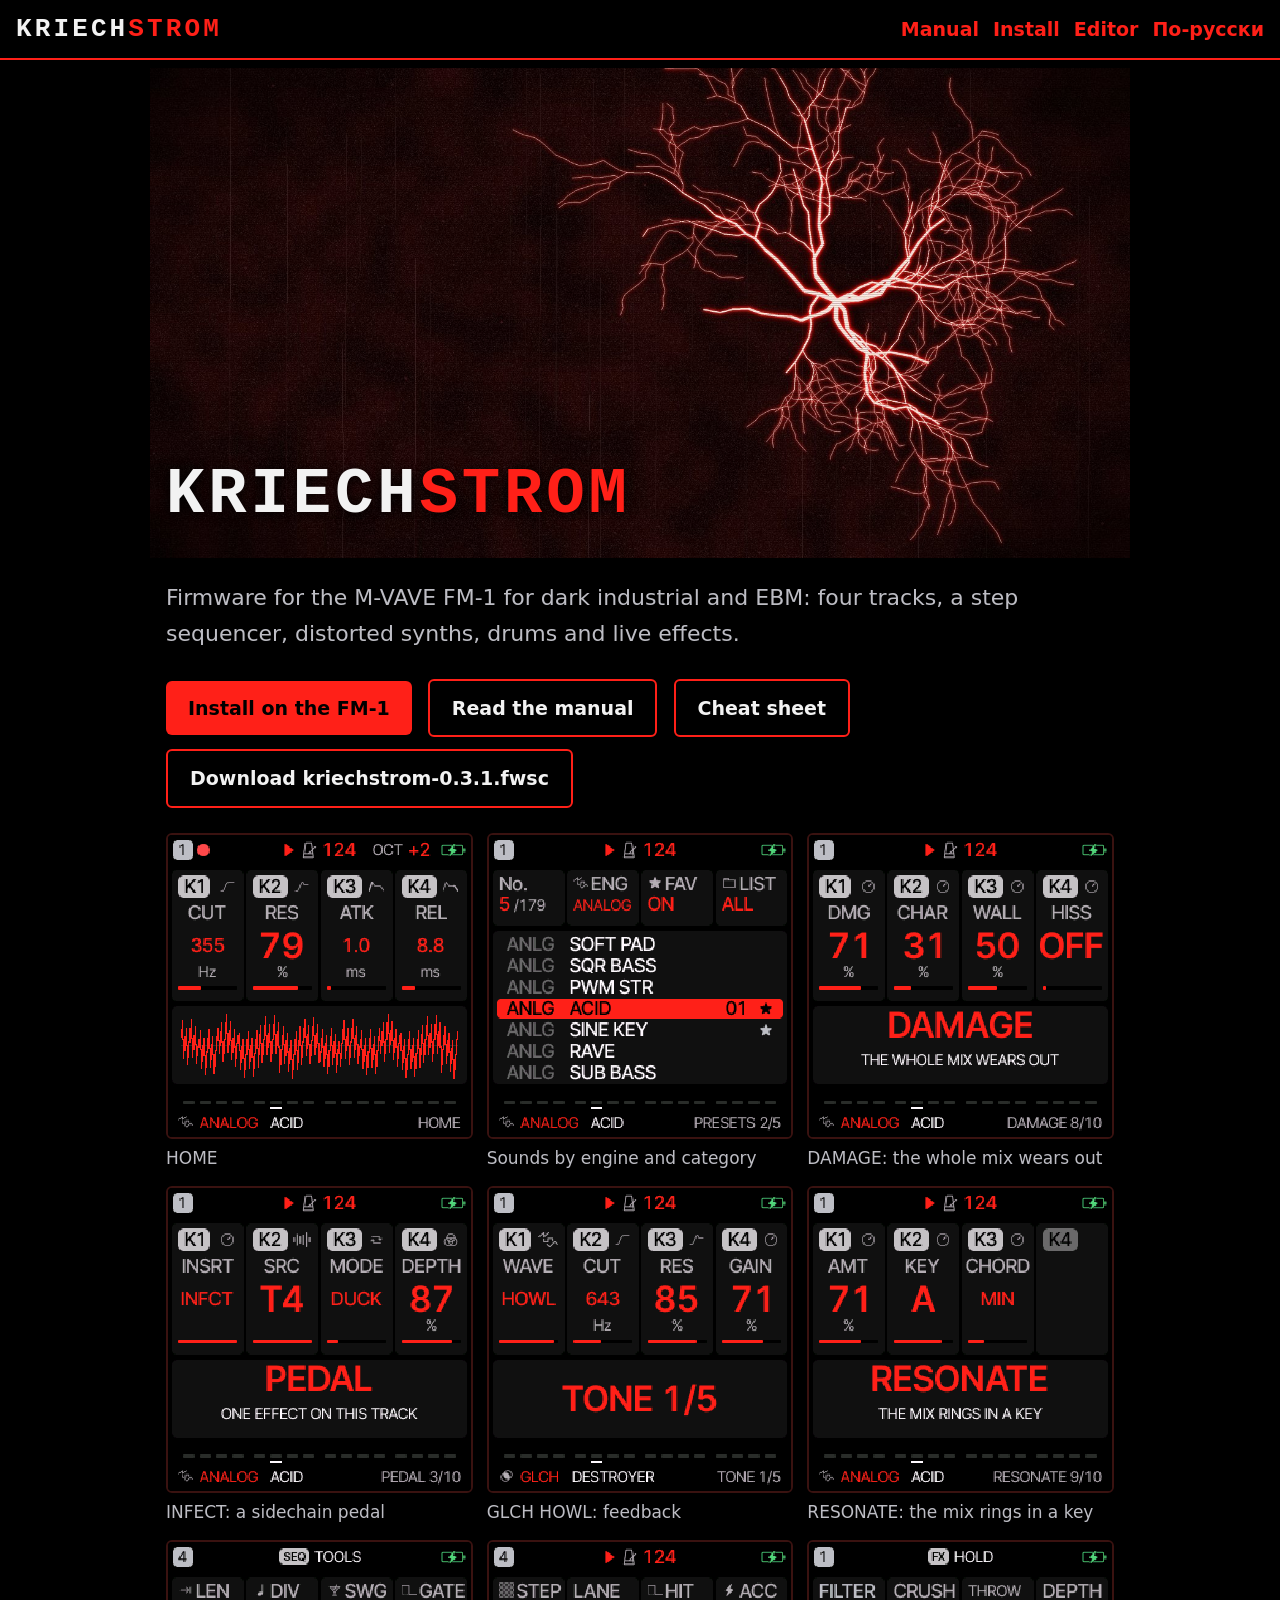
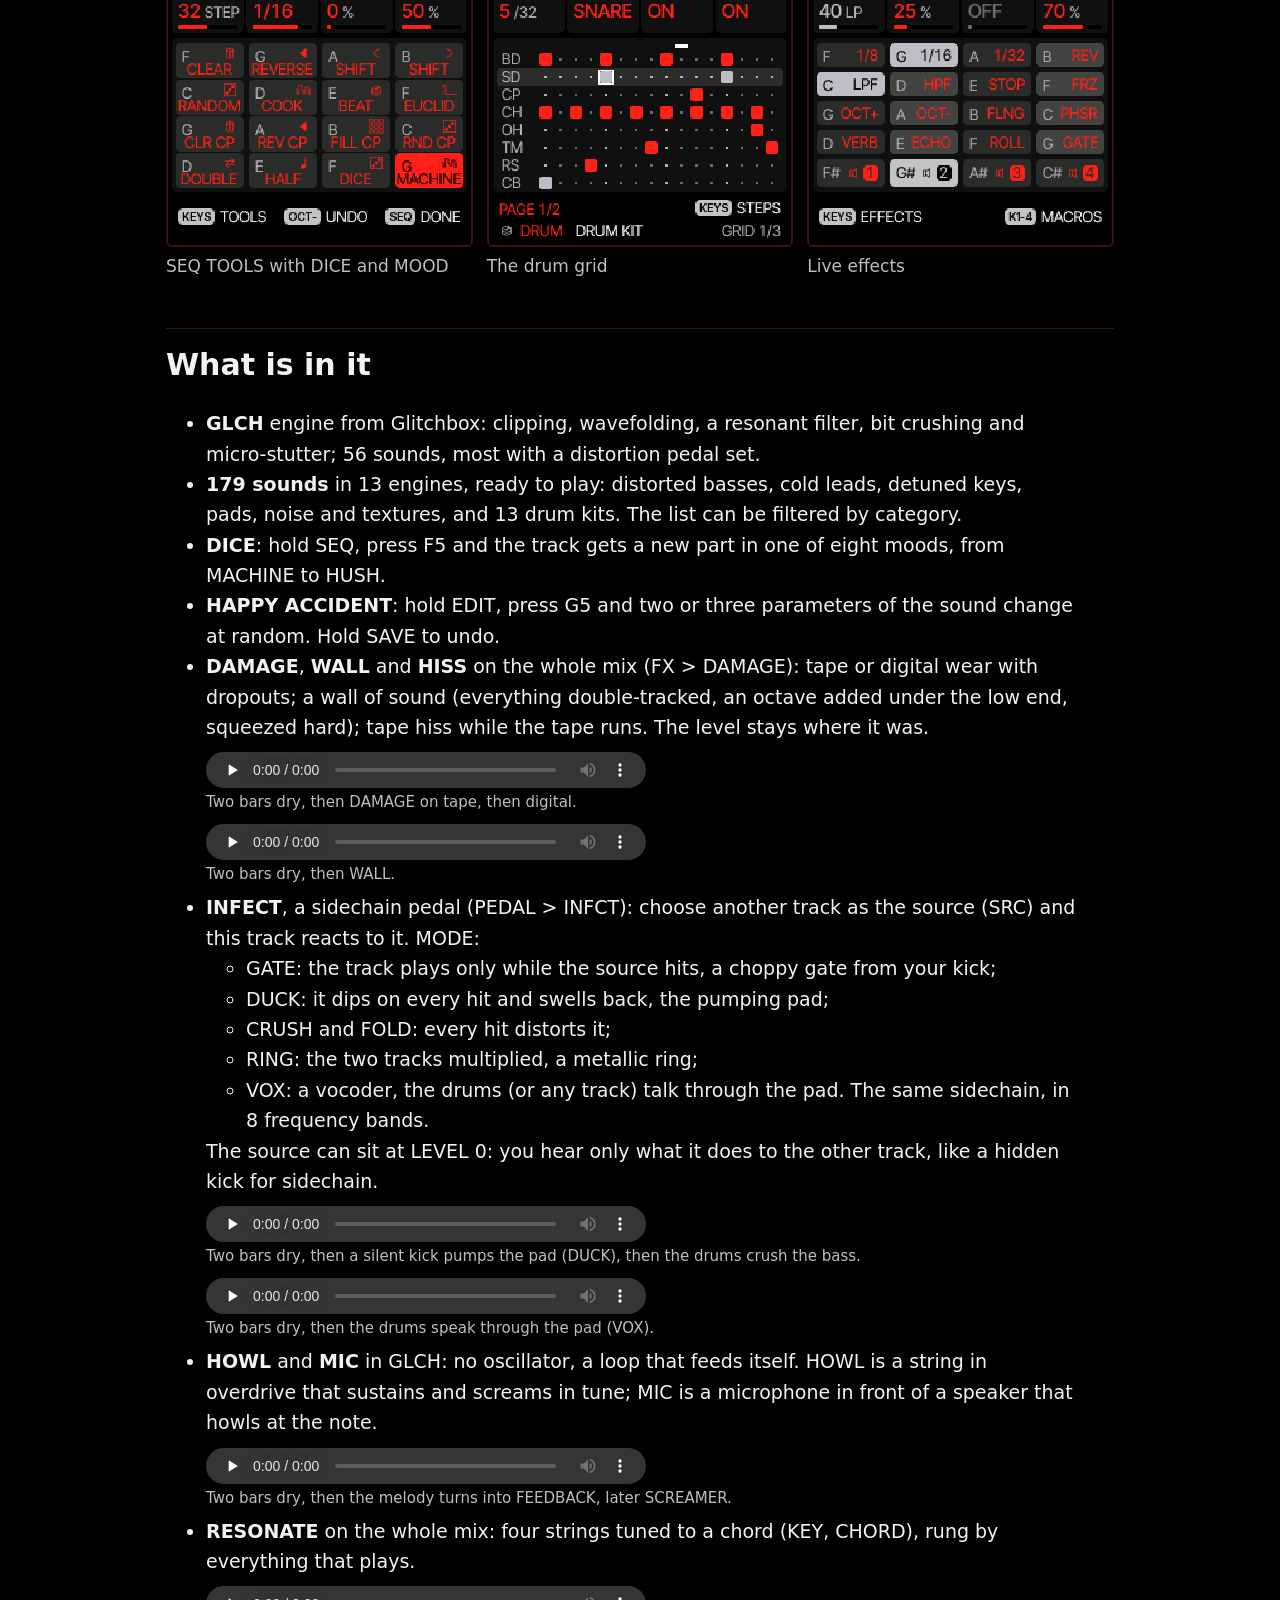
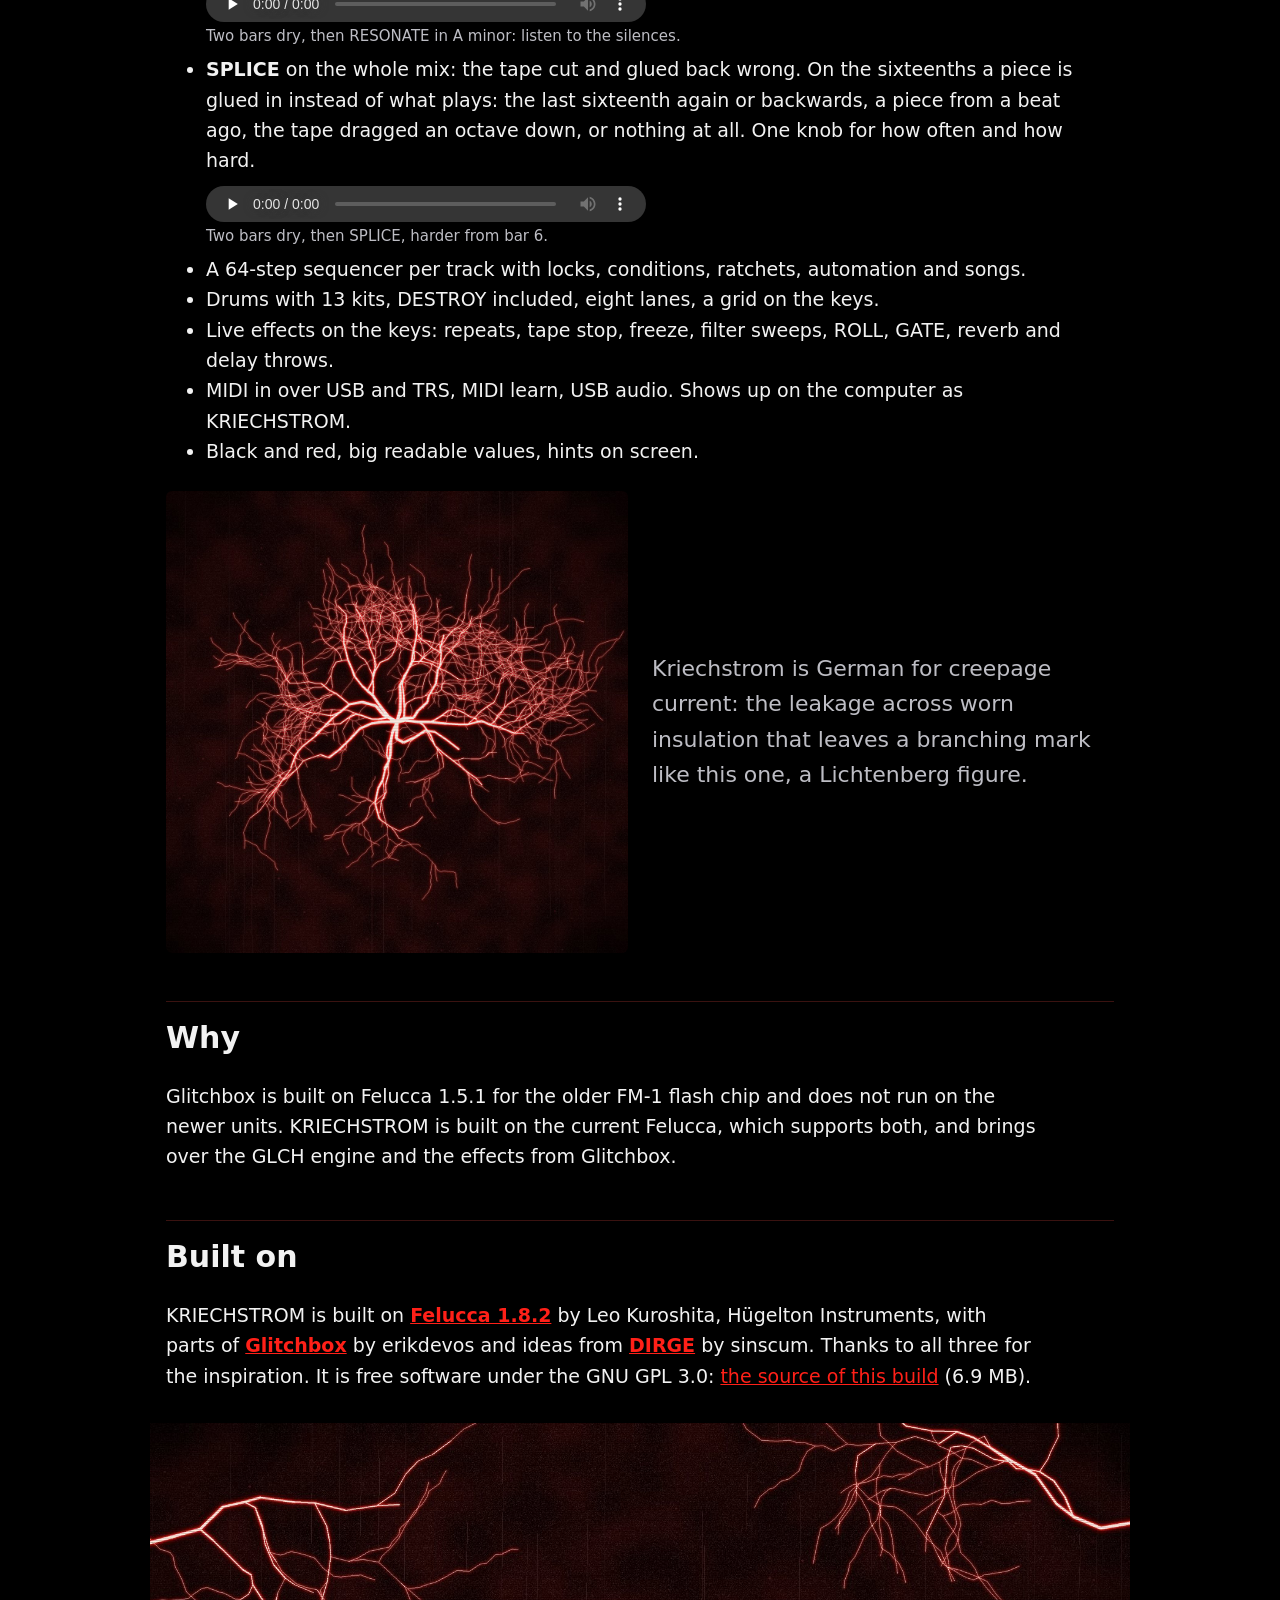
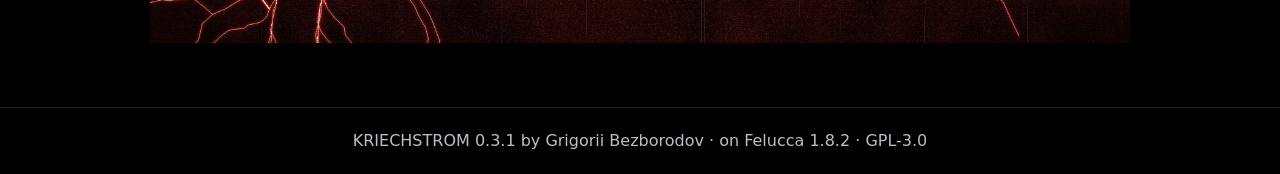
==== index.html @ 2c388000 "site v0.3.1-1-g3c518c4" ====
<!doctype html>
<html lang="en">
<head>
<meta charset="utf-8">
<meta name="viewport" content="width=device-width, initial-scale=1">
<title>KRIECHSTROM</title>
<link rel="icon" href="art/favicon.ico" sizes="any">
<link rel="icon" type="image/png" href="art/favicon-32.png">
<link rel="apple-touch-icon" href="art/icon-180.png">
<meta name="description" content="KRIECHSTROM: dark industrial and EBM firmware for the M-VAVE FM-1.">
<link rel="stylesheet" href="style.css">
</head>
<body>
<header class="top">
  <a class="logo" href="index.html">KRIECH<b>STROM</b></a>
  <nav><a href="manual/en.html">Manual</a><a href="webapp/installer/">Install</a><a href="webapp/editor/">Editor</a><a href="ru.html">По-русски</a></nav>
</header>
<main>
<div class="hero"><img src="art/hero.jpg" alt="" width="1600" height="800"><h1>KRIECH<span class="red">STROM</span></h1></div>
<p class="lead">Firmware for the M-VAVE FM-1 for dark industrial and EBM: four tracks, a step sequencer, distorted
synths, drums and live effects.</p>
<p>
  <a class="btn" href="webapp/installer/">Install on the FM-1</a>
  <a class="btn ghost" href="manual/en.html">Read the manual</a>
  <a class="btn ghost" href="manual/en.html#cheat">Cheat sheet</a>
  <a class="btn ghost" href="firmware/kriechstrom-0.3.1.fwsc">Download kriechstrom-0.3.1.fwsc</a>
</p>

<div class="shots">
  <figure><img src="shots/home.png" alt="HOME"><figcaption>HOME</figcaption></figure>
  <figure><img src="shots/presets.png" alt="PRESETS"><figcaption>Sounds by engine and category</figcaption></figure>
  <figure><img src="shots/damage.png" alt="DAMAGE"><figcaption>DAMAGE: the whole mix wears out</figcaption></figure>
  <figure><img src="shots/insert_infect.png" alt="PEDAL INFCT"><figcaption>INFECT: a sidechain pedal</figcaption></figure>
  <figure><img src="shots/edit_howl.png" alt="GLCH HOWL"><figcaption>GLCH HOWL: feedback</figcaption></figure>
  <figure><img src="shots/resonate.png" alt="RESONATE"><figcaption>RESONATE: the mix rings in a key</figcaption></figure>
  <figure><img src="shots/layer_seq_tools_drum.png" alt="SEQ TOOLS"><figcaption>SEQ TOOLS with DICE and MOOD</figcaption></figure>
  <figure><img src="shots/drum.png" alt="drum grid"><figcaption>The drum grid</figcaption></figure>
  <figure><img src="shots/perform_held.png" alt="FX layer"><figcaption>Live effects</figcaption></figure>
</div>

<h2>What is in it</h2>
<ul>
  <li><b>GLCH</b> engine from Glitchbox: clipping, wavefolding, a resonant filter, bit crushing and micro-stutter; 56 sounds, most with a distortion pedal set.</li>
  <li><b>179 sounds</b> in 13 engines, ready to play: distorted basses, cold leads, detuned keys, pads, noise and textures, and 13 drum kits. The list can be filtered by category.</li>
  <li><b>DICE</b>: hold SEQ, press F5 and the track gets a new part in one of eight moods, from MACHINE to HUSH.</li>
  <li><b>HAPPY ACCIDENT</b>: hold EDIT, press G5 and two or three parameters of the sound change at random. Hold SAVE to undo.</li>
  <li><b>DAMAGE</b>, <b>WALL</b> and <b>HISS</b> on the whole mix (FX &gt; DAMAGE): tape or digital wear with dropouts;
    a wall of sound (everything double-tracked, an octave added under the low end, squeezed hard); tape hiss while the
    tape runs. The level stays where it was.
    <audio controls preload="none" src="audio/damage.m4a"></audio><span class="demo">Two bars dry, then DAMAGE on tape, then digital.</span>
    <audio controls preload="none" src="audio/wall.m4a"></audio><span class="demo">Two bars dry, then WALL.</span></li>
  <li><b>INFECT</b>, a sidechain pedal (PEDAL &gt; INFCT): choose another track as the source (SRC) and this track
    reacts to it. MODE:
    <ul>
      <li>GATE: the track plays only while the source hits, a choppy gate from your kick;</li>
      <li>DUCK: it dips on every hit and swells back, the pumping pad;</li>
      <li>CRUSH and FOLD: every hit distorts it;</li>
      <li>RING: the two tracks multiplied, a metallic ring;</li>
      <li>VOX: a vocoder, the drums (or any track) talk through the pad. The same sidechain, in 8 frequency bands.</li>
    </ul>
    The source can sit at LEVEL 0: you hear only what it does to the other track, like a hidden kick for sidechain.
    <audio controls preload="none" src="audio/infect.m4a"></audio><span class="demo">Two bars dry, then a silent kick pumps the pad (DUCK), then the drums crush the bass.</span>
    <audio controls preload="none" src="audio/vox.m4a"></audio><span class="demo">Two bars dry, then the drums speak through the pad (VOX).</span></li>
  <li><b>HOWL</b> and <b>MIC</b> in GLCH: no oscillator, a loop that feeds itself. HOWL is a string in overdrive that
    sustains and screams in tune; MIC is a microphone in front of a speaker that howls at the note.
    <audio controls preload="none" src="audio/howl.m4a"></audio><span class="demo">Two bars dry, then the melody turns into FEEDBACK, later SCREAMER.</span></li>
  <li><b>RESONATE</b> on the whole mix: four strings tuned to a chord (KEY, CHORD), rung by everything that plays.
    <audio controls preload="none" src="audio/resonate.m4a"></audio><span class="demo">Two bars dry, then RESONATE in A minor: listen to the silences.</span></li>
  <li><b>SPLICE</b> on the whole mix: the tape cut and glued back wrong. On the sixteenths a piece is glued in instead
    of what plays: the last sixteenth again or backwards, a piece from a beat ago, the tape dragged an octave down, or
    nothing at all. One knob for how often and how hard.
    <audio controls preload="none" src="audio/splice.m4a"></audio><span class="demo">Two bars dry, then SPLICE, harder from bar 6.</span></li>
  <li>A 64-step sequencer per track with locks, conditions, ratchets, automation and songs.</li>
  <li>Drums with 13 kits, DESTROY included, eight lanes, a grid on the keys.</li>
  <li>Live effects on the keys: repeats, tape stop, freeze, filter sweeps, ROLL, GATE, reverb and delay throws.</li>
  <li>MIDI in over USB and TRS, MIDI learn, USB audio. Shows up on the computer as KRIECHSTROM.</li>
  <li>Black and red, big readable values, hints on screen.</li>
</ul>

<div class="split"><img src="art/tracking.jpg" alt="a Lichtenberg figure" width="1200" height="1200">
<p class="lead">Kriechstrom is German for creepage current: the leakage across worn insulation that leaves a branching
mark like this one, a Lichtenberg figure.</p></div>

<h2>Why</h2>
<p>Glitchbox is built on Felucca 1.5.1 for the older FM-1 flash chip and does not run on the newer units. KRIECHSTROM is
built on the current Felucca, which supports both, and brings over the GLCH engine and the effects from Glitchbox.</p>

<h2 id="source">Built on</h2>
<p>KRIECHSTROM is built on <a href="https://github.com/hugelton/Felucca"><b>Felucca 1.8.2</b></a> by Leo Kuroshita, Hügelton Instruments, with parts of
<a href="https://github.com/erikdevos/glitchbox"><b>Glitchbox</b></a> by erikdevos and ideas from <a href="https://github.com/sinscum/DIRGE"><b>DIRGE</b></a> by sinscum. Thanks to all three for the inspiration. It is free software under the GNU GPL 3.0:
<a href="src/kriechstrom-0.3.1-src.tar.gz">the source of this build</a> (6.9 MB).</p>
<img class="band" src="art/band.jpg" alt="" width="1600" height="360">
</main>
<footer>KRIECHSTROM 0.3.1 by Grigorii Bezborodov · on Felucca 1.8.2 · GPL-3.0</footer>
</body>
</html>
---- style.css ----
:root {
  --bg: #000;
  --surf: #120808;
  --line: #3a1210;
  --text: #f2f2f2;
  --mid: #bdbdc4;
  --red: #ff2018;
  --red-dim: #b3150f;
  color-scheme: dark;
}
* { box-sizing: border-box; }
html { -webkit-text-size-adjust: 100%; }
body {
  margin: 0;
  background: var(--bg);
  color: var(--text);
  font: 19px/1.6 "IBM Plex Sans", "Inter", system-ui, -apple-system, "Segoe UI", sans-serif;
}
a { color: var(--red); }
a:hover { color: #fff; }
header.top {
  border-bottom: 2px solid var(--red);
  padding: 14px 16px;
  display: flex;
  gap: 16px;
  align-items: center;
  flex-wrap: wrap;
}
header.top .logo {
  font: 800 26px/1 "IBM Plex Mono", ui-monospace, monospace;
  letter-spacing: 0.12em;
  color: var(--text);
  text-decoration: none;
}
header.top .logo b { color: var(--red); }
header.top nav { display: flex; gap: 14px; flex-wrap: wrap; margin-left: auto; }
header.top nav a { text-decoration: none; font-weight: 600; }
main { max-width: 980px; margin: 0 auto; padding: 8px 16px 64px; }
h1 { font: 800 clamp(34px, 7vw, 64px)/1.05 "IBM Plex Mono", ui-monospace, monospace; letter-spacing: 0.06em; margin: 32px 0 8px; }
h1 .red, h2 .red { color: var(--red); }
h2 { font-size: 30px; margin: 48px 0 12px; padding-top: 12px; border-top: 1px solid var(--line); }
h3 { font-size: 23px; margin: 28px 0 8px; color: var(--red); }
p, li { max-width: 72ch; }
.lead { font-size: 22px; color: var(--mid); }
code, kbd {
  font: 600 0.9em "IBM Plex Mono", ui-monospace, monospace;
  background: var(--surf);
  border: 1px solid var(--line);
  border-radius: 4px;
  padding: 1px 6px;
  color: #fff;
}
kbd { border-color: var(--red-dim); }
table { border-collapse: collapse; width: 100%; margin: 12px 0 20px; font-size: 18px; }
th, td { text-align: left; vertical-align: top; padding: 8px 10px; border-bottom: 1px solid var(--line); }
th { color: var(--red); font-weight: 700; }
.tw { overflow-x: auto; }
figure { margin: 18px 0; }
audio { display: block; width: 100%; max-width: 440px; height: 36px; margin: 10px 0 2px; color-scheme: dark; }
.demo { display: block; font-size: 15px; color: var(--mid); margin-bottom: 6px; }
figure img {
  width: 100%;
  max-width: 480px;
  image-rendering: pixelated;
  border: 2px solid var(--line);
  border-radius: 6px;
  display: block;
}
figcaption { color: var(--mid); font-size: 17px; margin-top: 6px; max-width: 480px; }
.shots { display: grid; grid-template-columns: repeat(auto-fill, minmax(240px, 1fr)); gap: 14px; }
.shots figure { margin: 0; }
.note { border-left: 4px solid var(--red); background: var(--surf); padding: 10px 14px; margin: 16px 0; }
.btn {
  display: inline-block;
  background: var(--red);
  color: #000;
  font-weight: 800;
  text-decoration: none;
  padding: 12px 22px;
  border-radius: 6px;
  margin: 6px 10px 6px 0;
}
.btn:hover { background: #fff; color: #000; }
.btn.ghost { background: transparent; color: var(--text); border: 2px solid var(--red); }
.toc { columns: 2 260px; padding-left: 20px; }
footer { border-top: 1px solid var(--line); color: var(--mid); font-size: 16px; padding: 20px 16px; text-align: center; }
@media (max-width: 600px) {
  body { font-size: 18px; }
  th, td { padding: 6px; font-size: 16px; }
}

.hero { position: relative; margin: 0 -16px; }
.hero img { display: block; width: 100%; height: auto; }
.hero h1 { position: absolute; left: 16px; bottom: 6%; margin: 0; text-shadow: 0 2px 12px #000; }
.split { display: grid; grid-template-columns: 1fr 1fr; gap: 24px; align-items: center; margin: 24px 0; }
.split img { width: 100%; height: auto; border-radius: 6px; }
.band { display: block; width: calc(100% + 32px); margin: 32px -16px 0; height: auto; }
@media (max-width: 700px) { .split { grid-template-columns: 1fr; } }
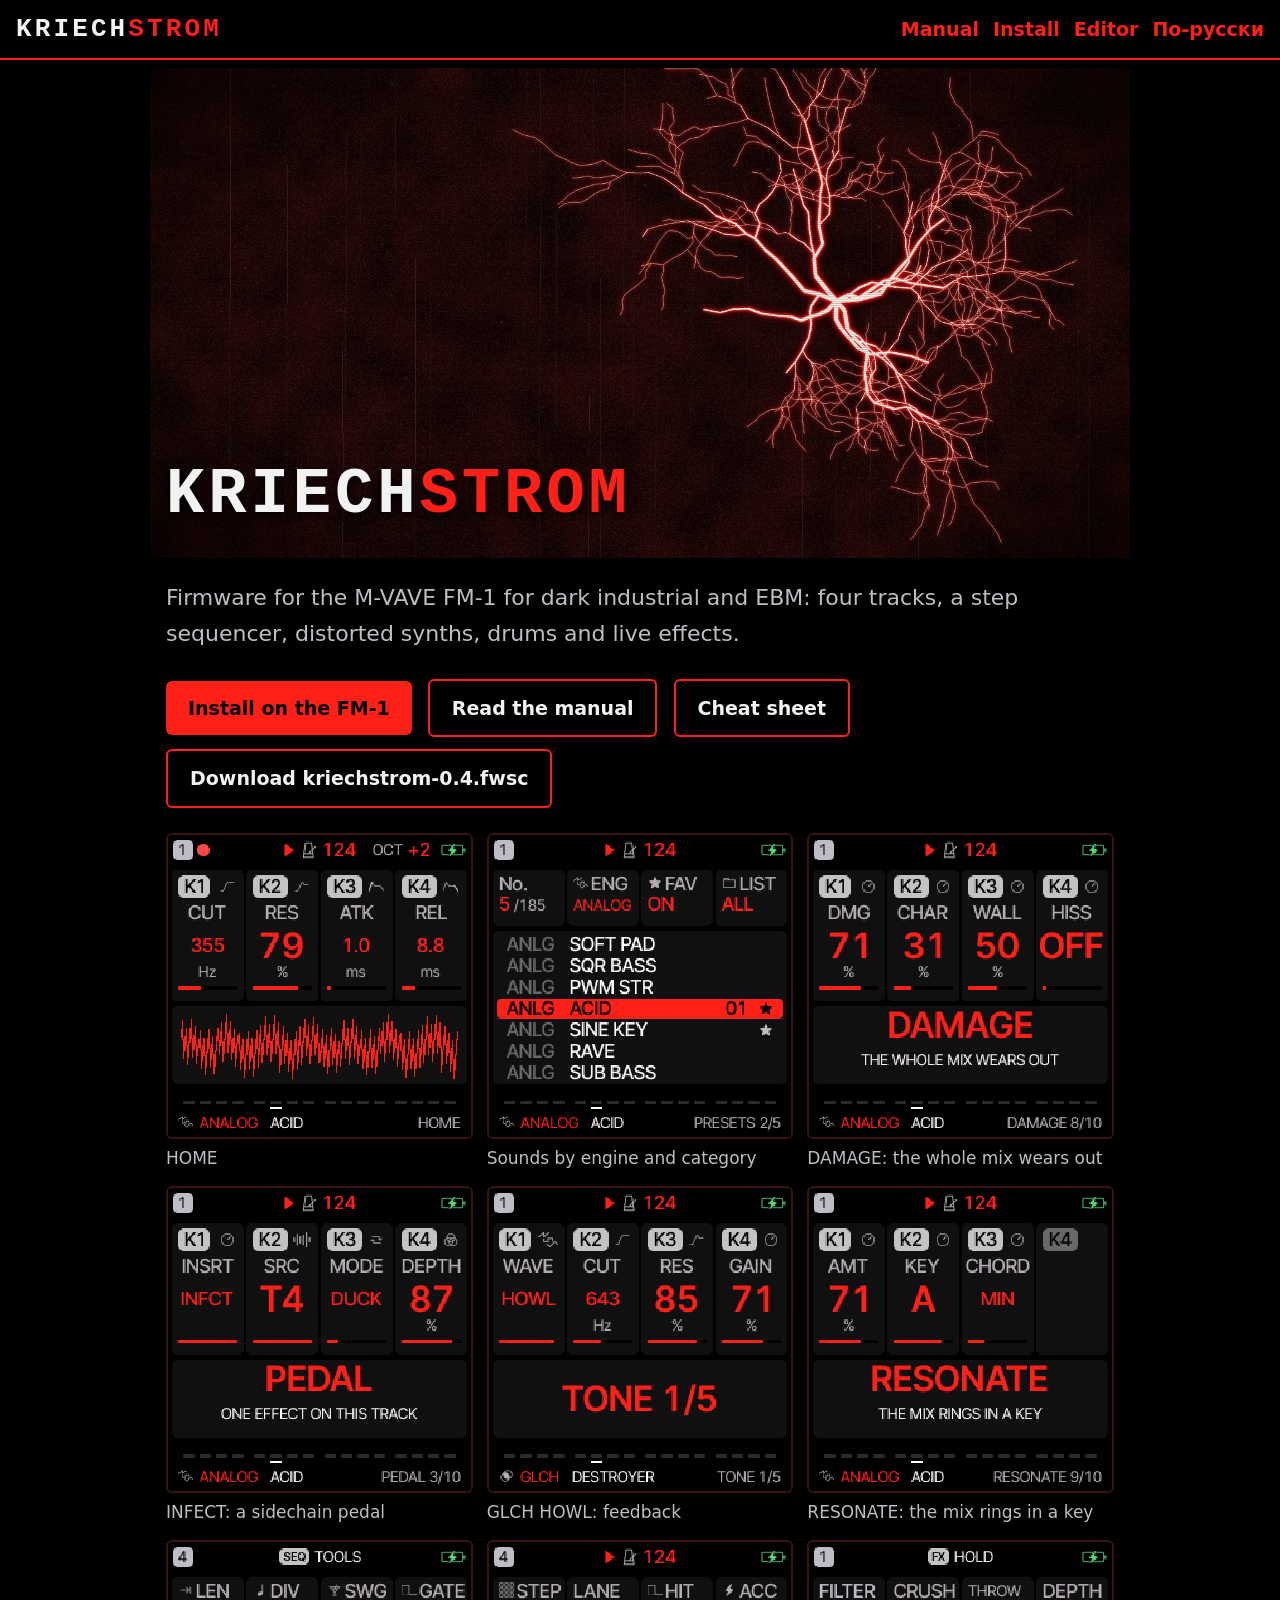
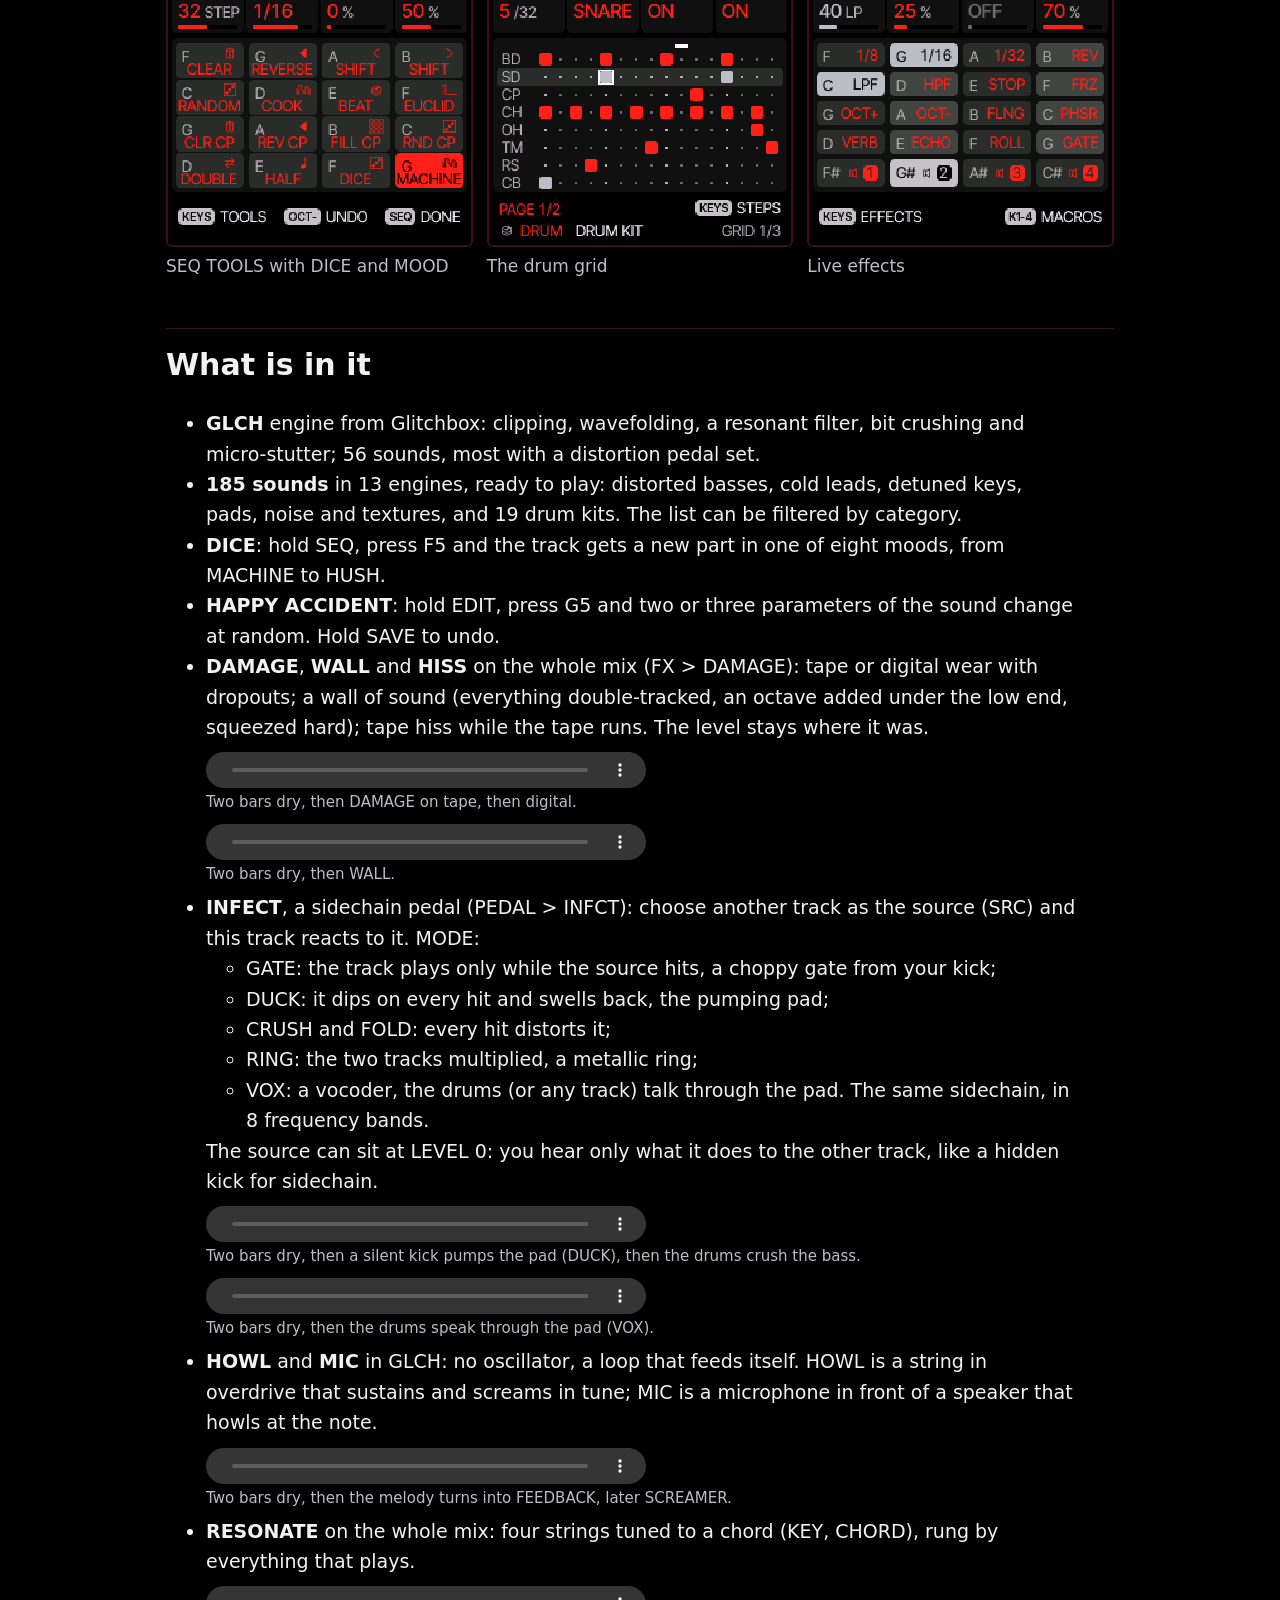
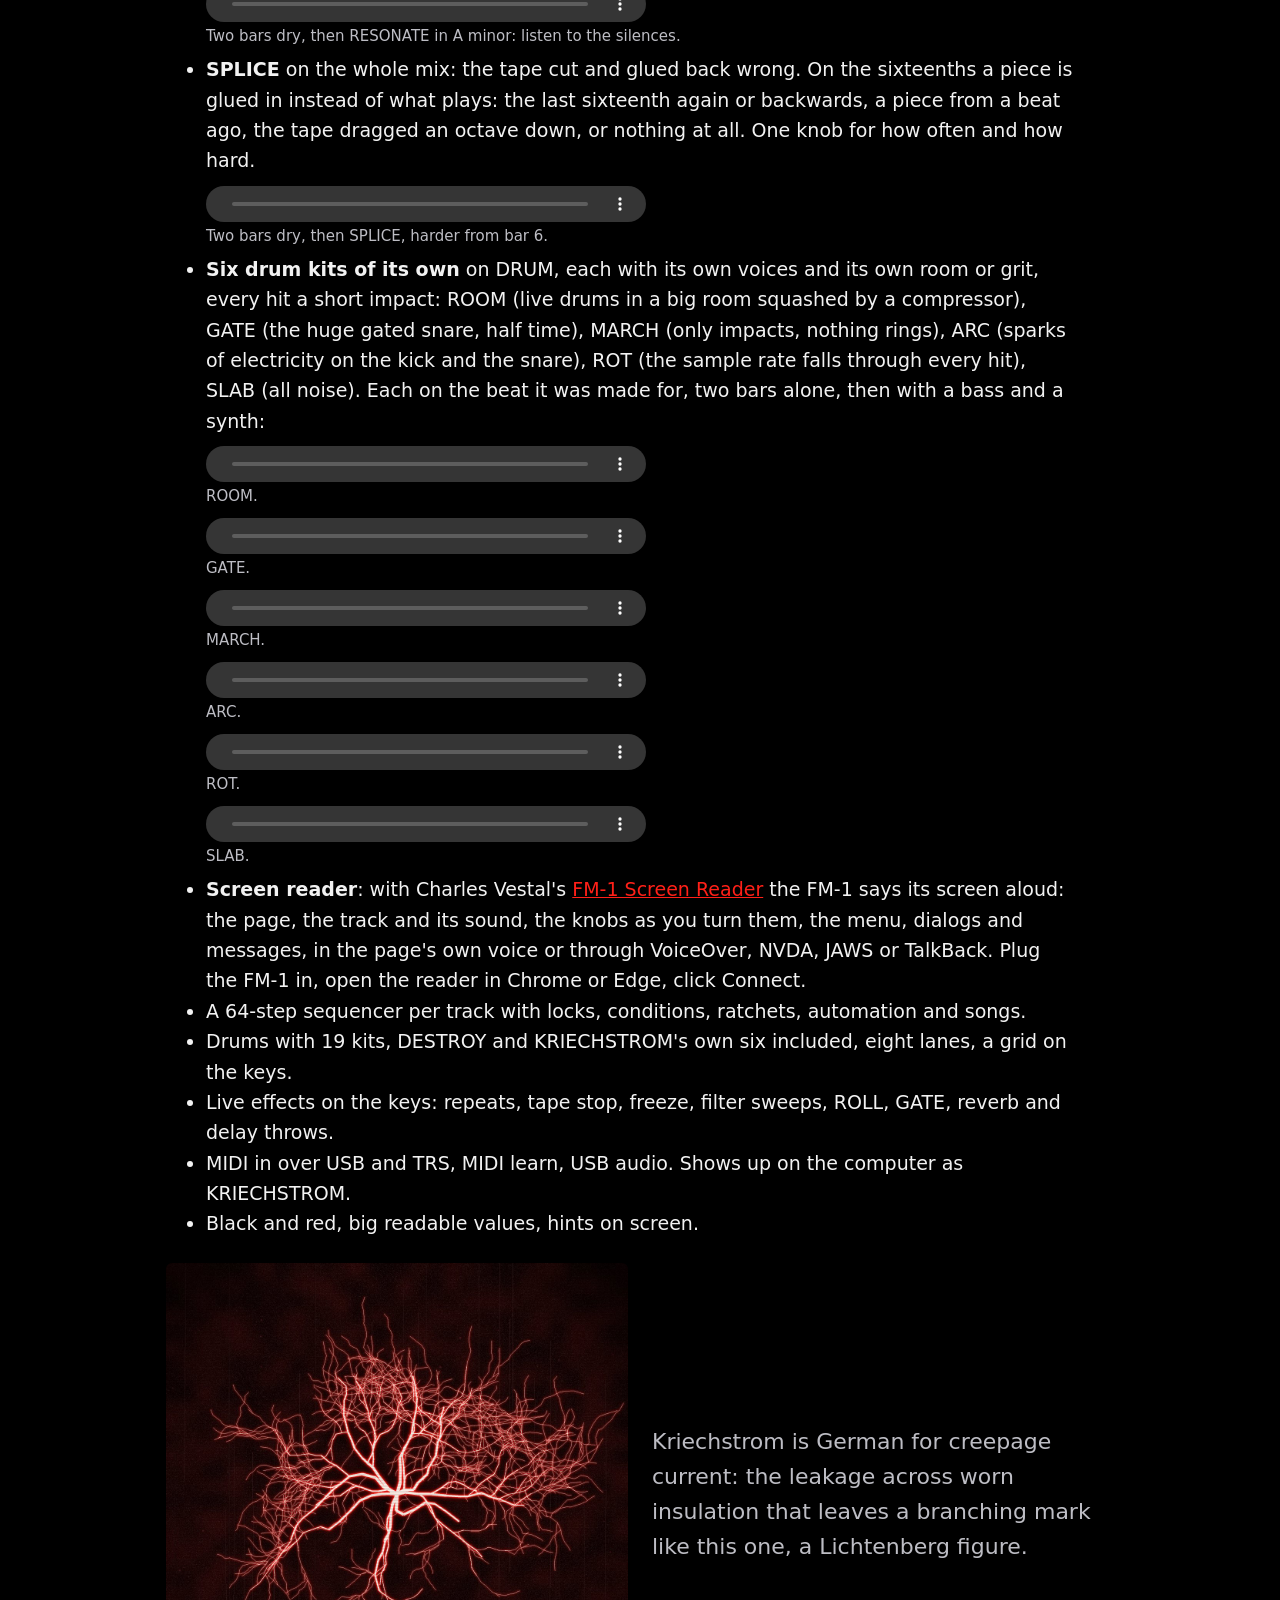
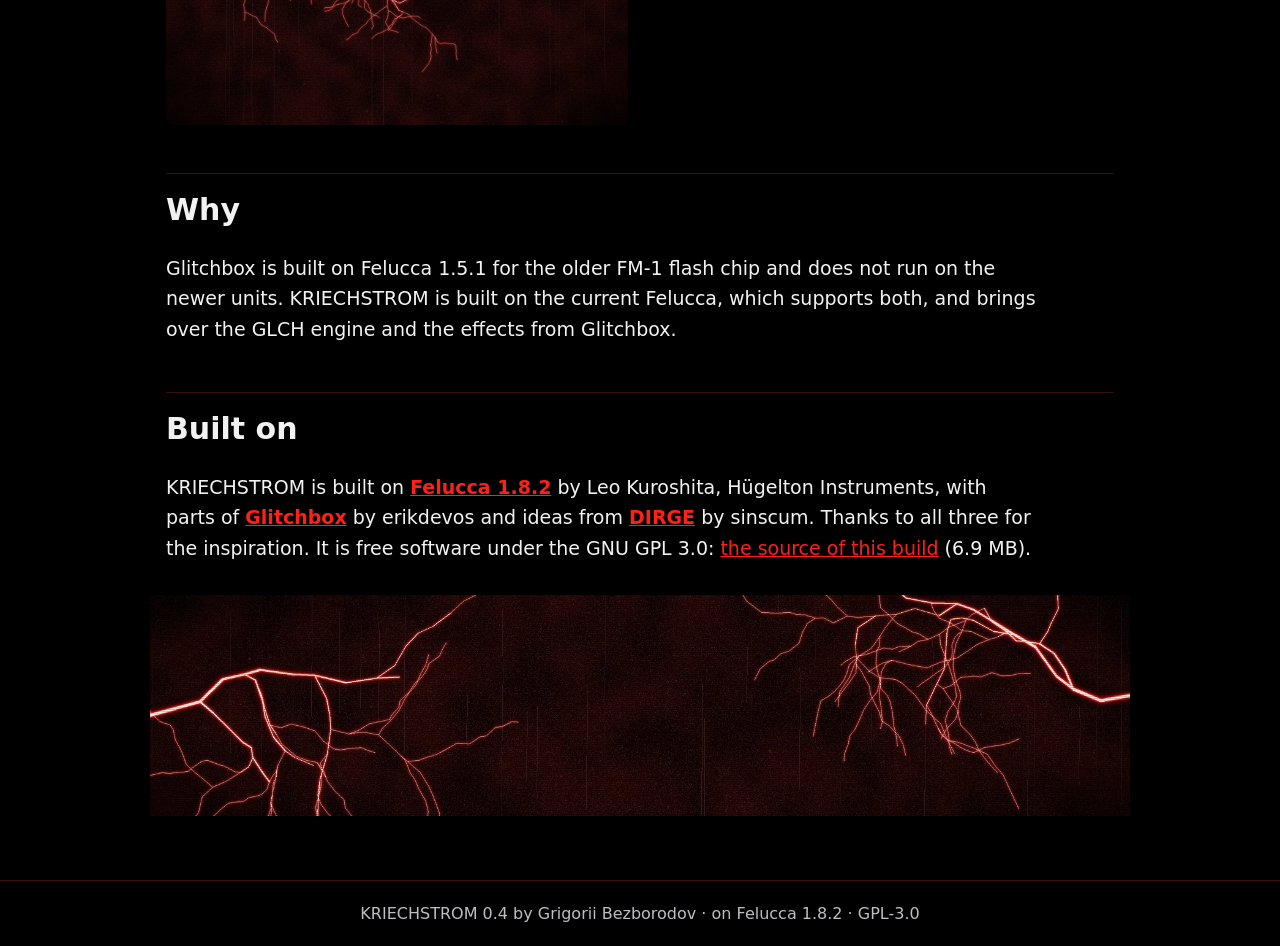
==== commit a49c8caf: "site v0.4" ====
--- a/index.html
+++ b/index.html
@@ -23,7 +23,7 @@
   <a class="btn" href="webapp/installer/">Install on the FM-1</a>
   <a class="btn ghost" href="manual/en.html">Read the manual</a>
   <a class="btn ghost" href="manual/en.html#cheat">Cheat sheet</a>
-  <a class="btn ghost" href="firmware/kriechstrom-0.3.1.fwsc">Download kriechstrom-0.3.1.fwsc</a>
+  <a class="btn ghost" href="firmware/kriechstrom-0.4.fwsc">Download kriechstrom-0.4.fwsc</a>
 </p>
 
 <div class="shots">
@@ -41,7 +41,7 @@
 <h2>What is in it</h2>
 <ul>
   <li><b>GLCH</b> engine from Glitchbox: clipping, wavefolding, a resonant filter, bit crushing and micro-stutter; 56 sounds, most with a distortion pedal set.</li>
-  <li><b>179 sounds</b> in 13 engines, ready to play: distorted basses, cold leads, detuned keys, pads, noise and textures, and 13 drum kits. The list can be filtered by category.</li>
+  <li><b>185 sounds</b> in 13 engines, ready to play: distorted basses, cold leads, detuned keys, pads, noise and textures, and 19 drum kits. The list can be filtered by category.</li>
   <li><b>DICE</b>: hold SEQ, press F5 and the track gets a new part in one of eight moods, from MACHINE to HUSH.</li>
   <li><b>HAPPY ACCIDENT</b>: hold EDIT, press G5 and two or three parameters of the sound change at random. Hold SAVE to undo.</li>
   <li><b>DAMAGE</b>, <b>WALL</b> and <b>HISS</b> on the whole mix (FX &gt; DAMAGE): tape or digital wear with dropouts;
@@ -70,8 +70,22 @@
     of what plays: the last sixteenth again or backwards, a piece from a beat ago, the tape dragged an octave down, or
     nothing at all. One knob for how often and how hard.
     <audio controls preload="none" src="audio/splice.m4a"></audio><span class="demo">Two bars dry, then SPLICE, harder from bar 6.</span></li>
+  <li><b>Six drum kits of its own</b> on DRUM, each with its own voices and its own room or grit, every hit a short
+    impact: ROOM (live drums in a big room squashed by a compressor), GATE (the huge gated snare, half time), MARCH (only
+    impacts, nothing rings), ARC (sparks of electricity on the kick and the snare), ROT (the sample rate falls through
+    every hit), SLAB (all noise). Each on the beat it was made for, two bars alone, then with a bass and a synth:
+    <audio controls preload="none" src="audio/kit_room_track.m4a"></audio><span class="demo">ROOM.</span>
+    <audio controls preload="none" src="audio/kit_gate_track.m4a"></audio><span class="demo">GATE.</span>
+    <audio controls preload="none" src="audio/kit_march_track.m4a"></audio><span class="demo">MARCH.</span>
+    <audio controls preload="none" src="audio/kit_arc_track.m4a"></audio><span class="demo">ARC.</span>
+    <audio controls preload="none" src="audio/kit_rot_track.m4a"></audio><span class="demo">ROT.</span>
+    <audio controls preload="none" src="audio/kit_slab_track.m4a"></audio><span class="demo">SLAB.</span></li>
+  <li><b>Screen reader</b>: with Charles Vestal's <a href="https://charlesvestal.github.io/fm1-reader/">FM-1 Screen
+    Reader</a> the FM-1 says its screen aloud: the page, the track and its sound, the knobs as you turn them, the menu,
+    dialogs and messages, in the page's own voice or through VoiceOver, NVDA, JAWS or TalkBack. Plug the FM-1 in, open
+    the reader in Chrome or Edge, click Connect.</li>
   <li>A 64-step sequencer per track with locks, conditions, ratchets, automation and songs.</li>
-  <li>Drums with 13 kits, DESTROY included, eight lanes, a grid on the keys.</li>
+  <li>Drums with 19 kits, DESTROY and KRIECHSTROM's own six included, eight lanes, a grid on the keys.</li>
   <li>Live effects on the keys: repeats, tape stop, freeze, filter sweeps, ROLL, GATE, reverb and delay throws.</li>
   <li>MIDI in over USB and TRS, MIDI learn, USB audio. Shows up on the computer as KRIECHSTROM.</li>
   <li>Black and red, big readable values, hints on screen.</li>
@@ -88,9 +102,9 @@
 <h2 id="source">Built on</h2>
 <p>KRIECHSTROM is built on <a href="https://github.com/hugelton/Felucca"><b>Felucca 1.8.2</b></a> by Leo Kuroshita, Hügelton Instruments, with parts of
 <a href="https://github.com/erikdevos/glitchbox"><b>Glitchbox</b></a> by erikdevos and ideas from <a href="https://github.com/sinscum/DIRGE"><b>DIRGE</b></a> by sinscum. Thanks to all three for the inspiration. It is free software under the GNU GPL 3.0:
-<a href="src/kriechstrom-0.3.1-src.tar.gz">the source of this build</a> (6.9 MB).</p>
+<a href="src/kriechstrom-0.4-src.tar.gz">the source of this build</a> (6.9 MB).</p>
 <img class="band" src="art/band.jpg" alt="" width="1600" height="360">
 </main>
-<footer>KRIECHSTROM 0.3.1 by Grigorii Bezborodov · on Felucca 1.8.2 · GPL-3.0</footer>
+<footer>KRIECHSTROM 0.4 by Grigorii Bezborodov · on Felucca 1.8.2 · GPL-3.0</footer>
 </body>
 </html>
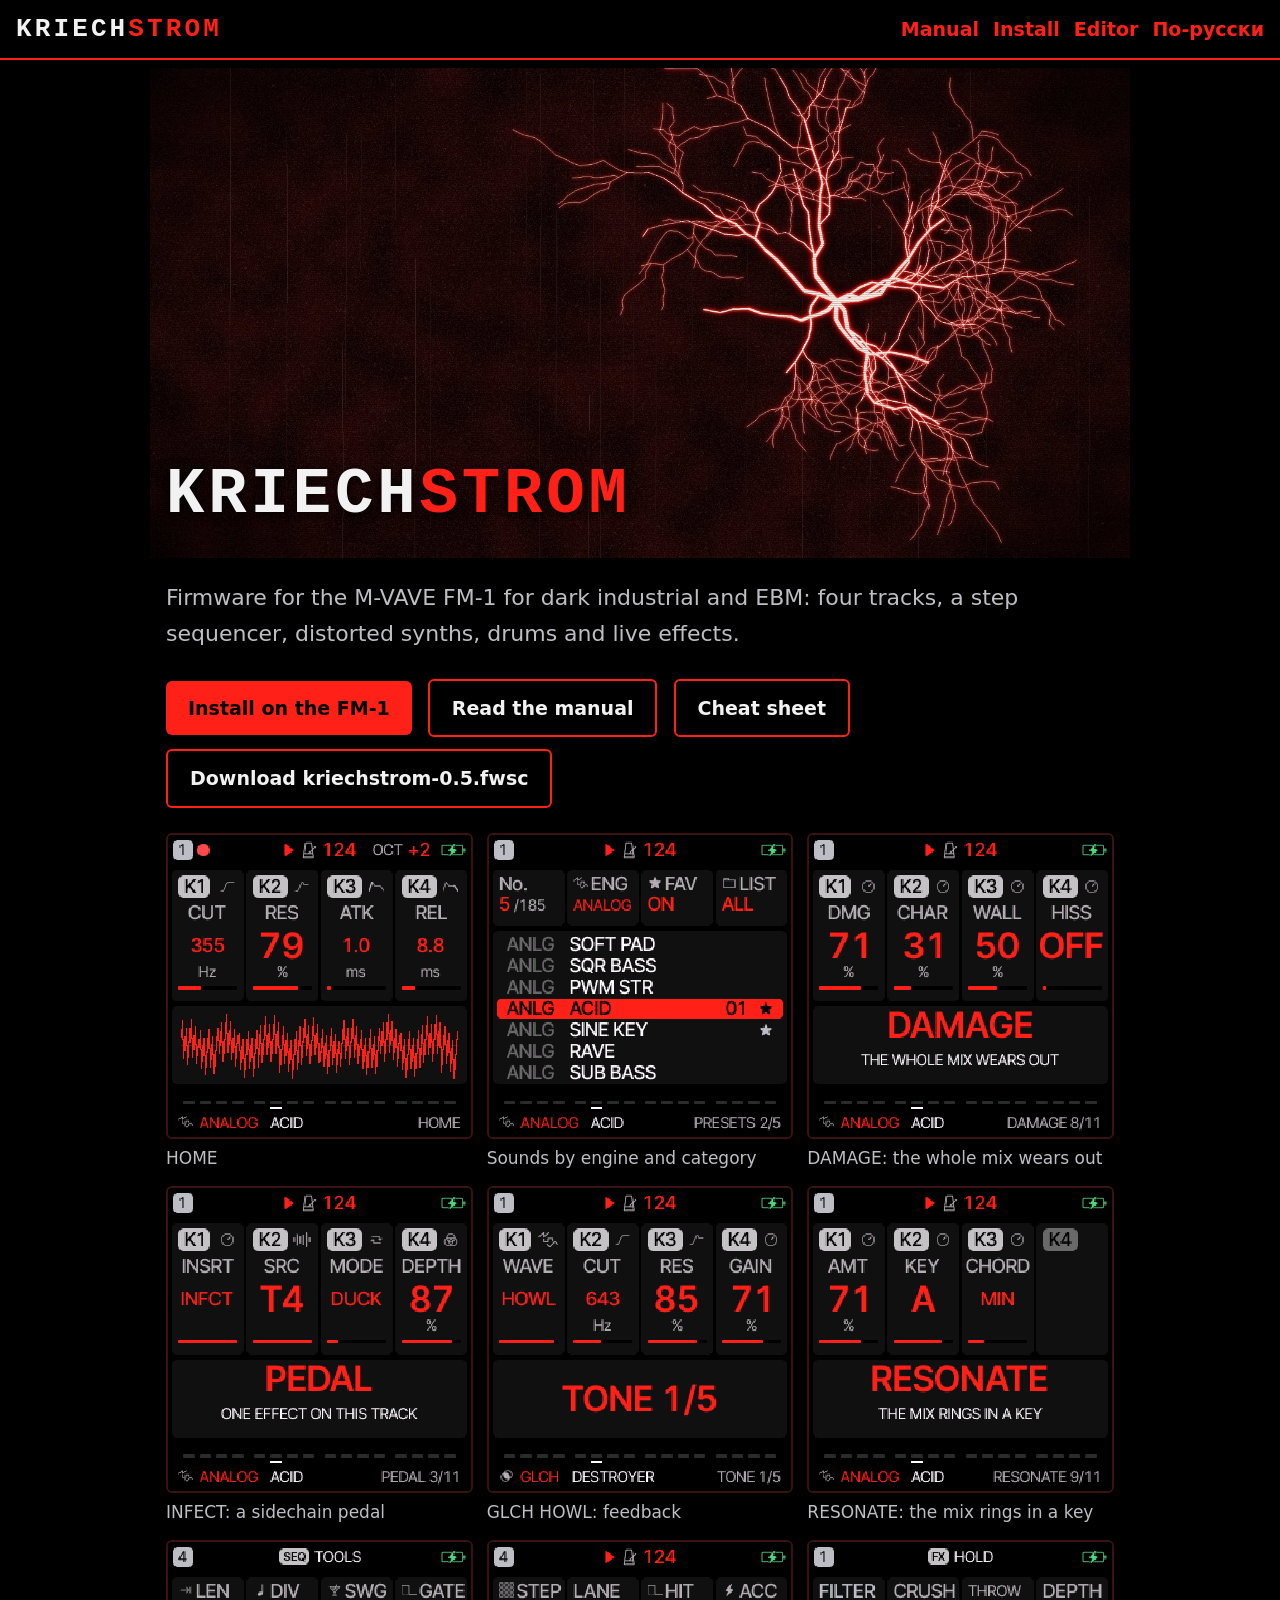
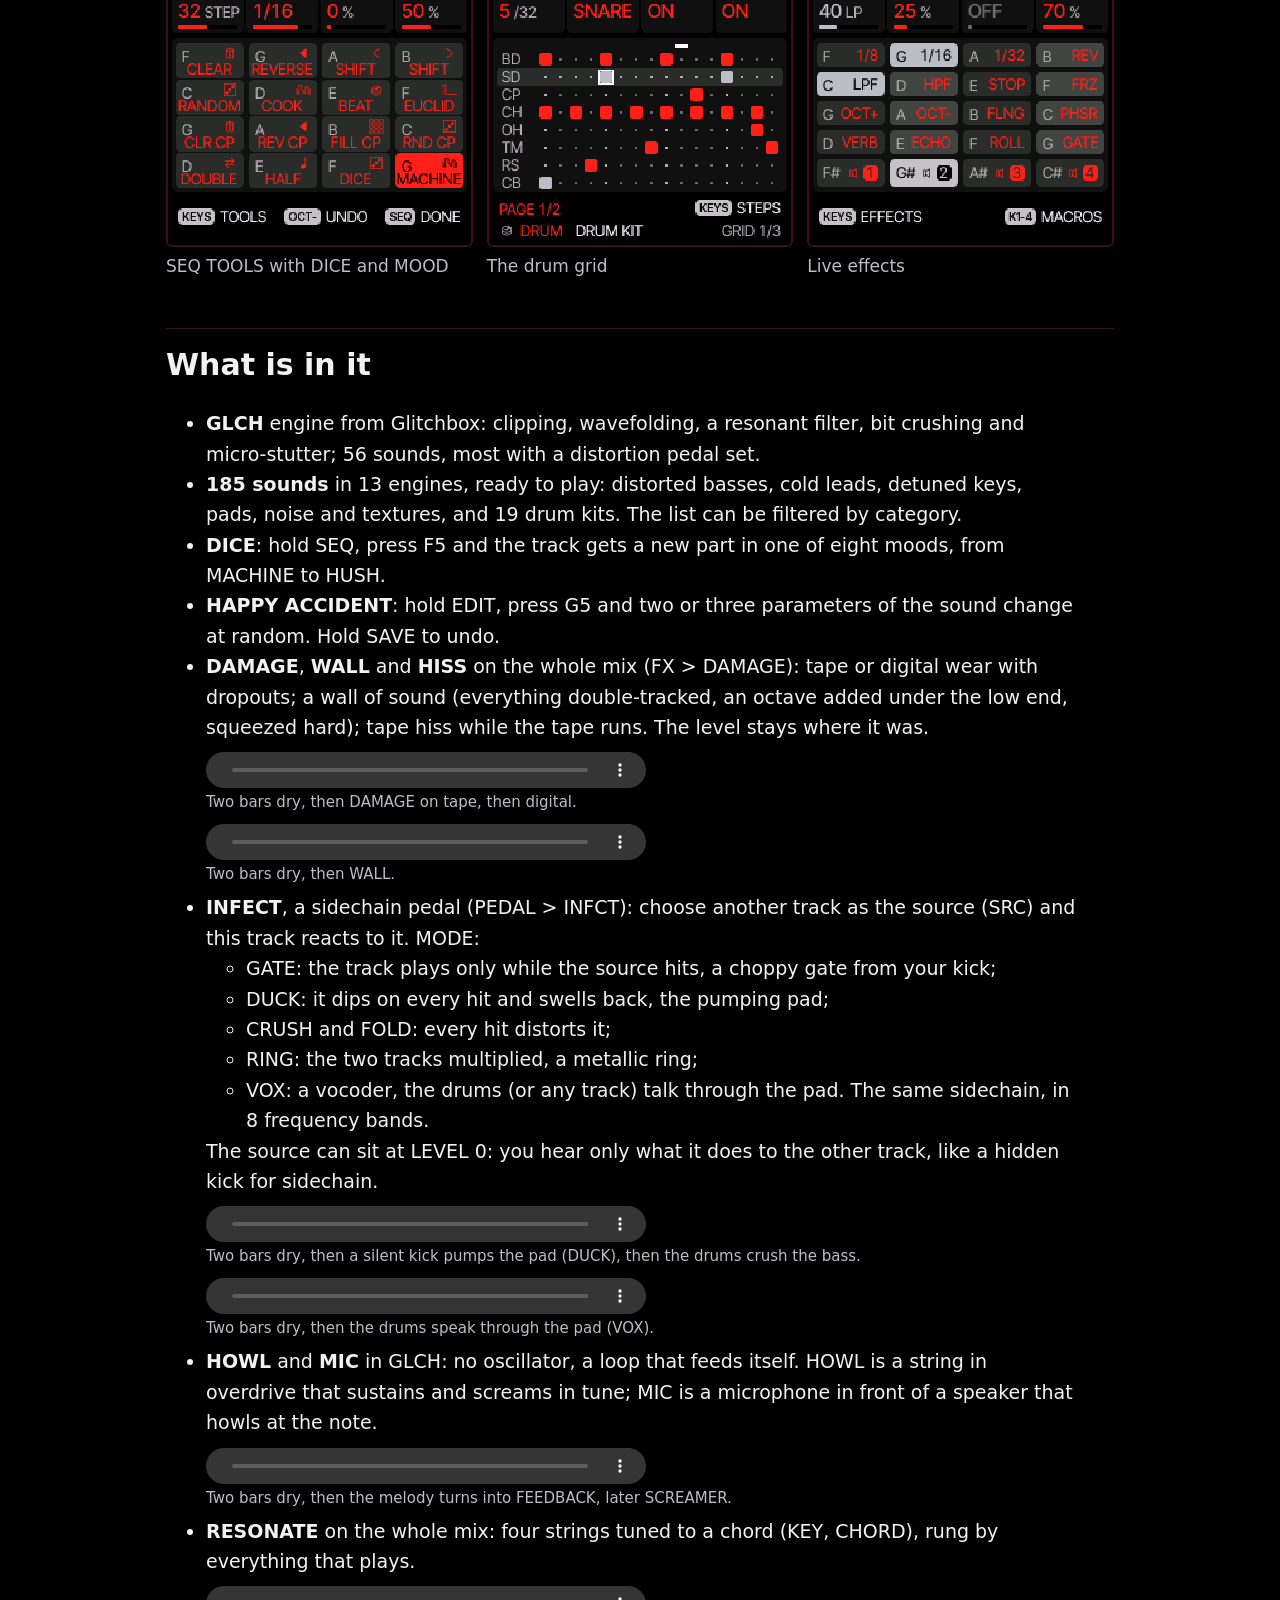
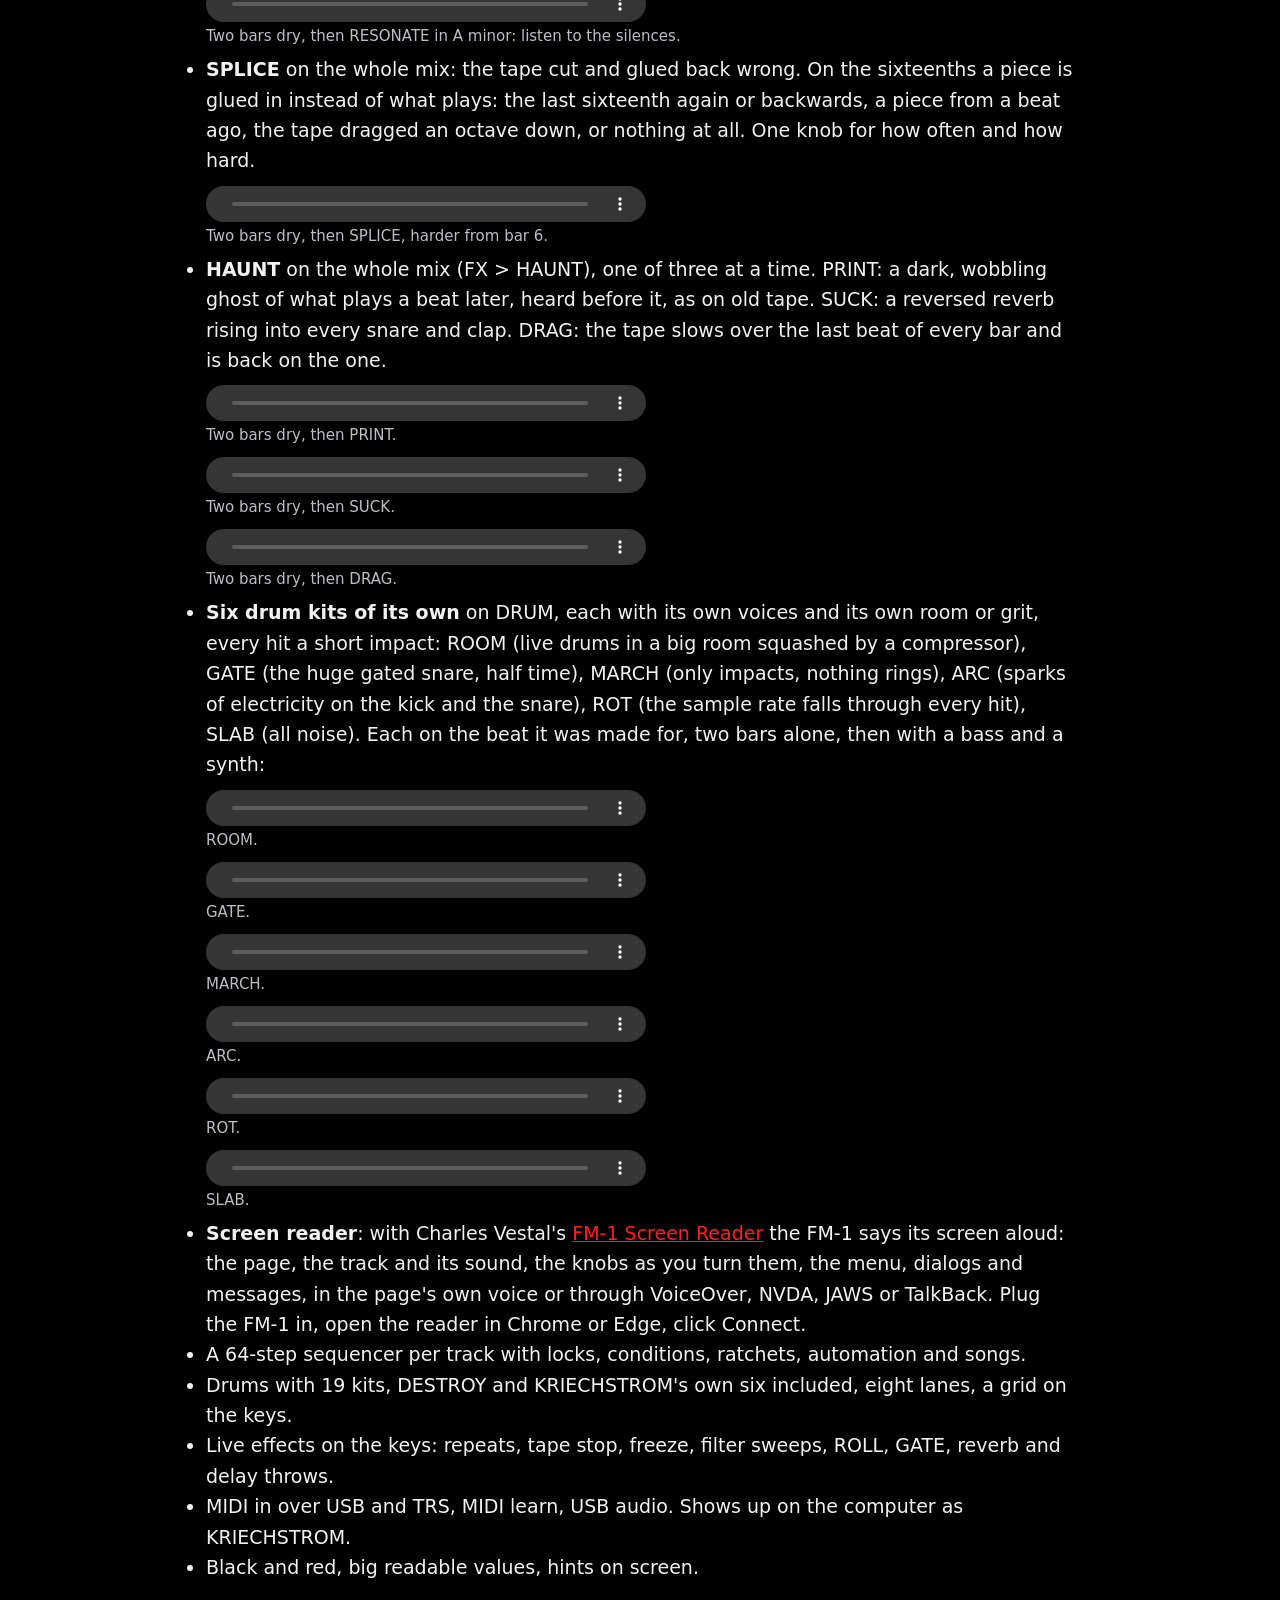
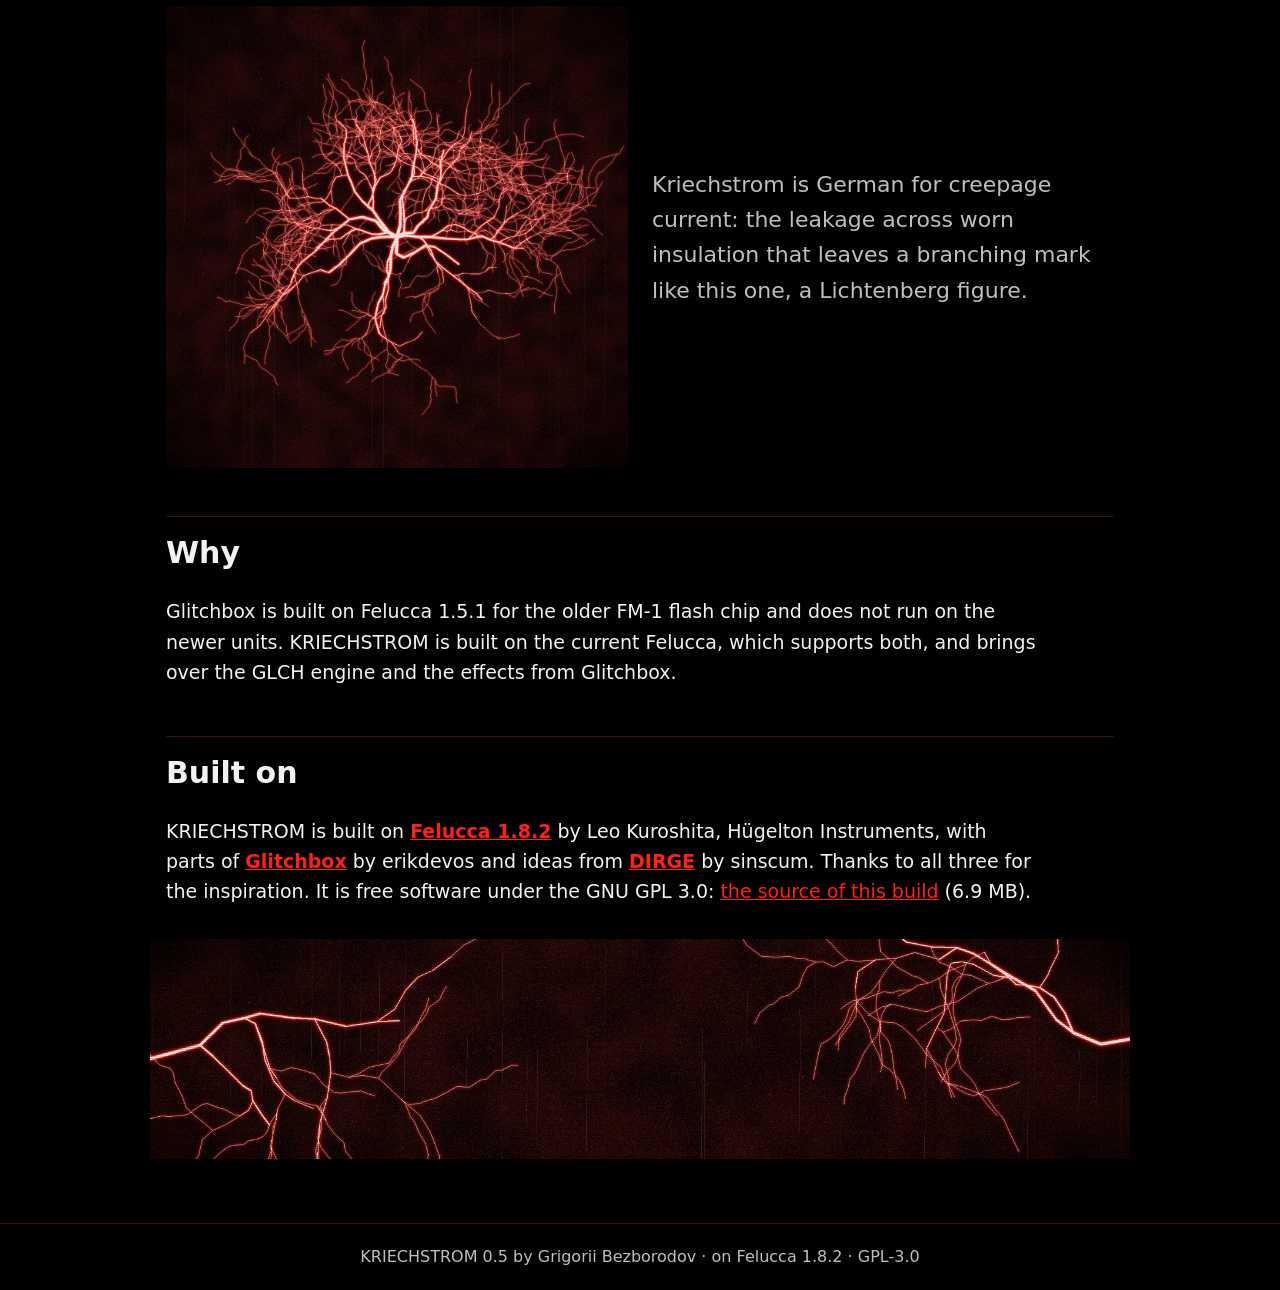
==== commit a7431861: "site v0.5" ====
--- a/index.html
+++ b/index.html
@@ -23,7 +23,7 @@
   <a class="btn" href="webapp/installer/">Install on the FM-1</a>
   <a class="btn ghost" href="manual/en.html">Read the manual</a>
   <a class="btn ghost" href="manual/en.html#cheat">Cheat sheet</a>
-  <a class="btn ghost" href="firmware/kriechstrom-0.4.fwsc">Download kriechstrom-0.4.fwsc</a>
+  <a class="btn ghost" href="firmware/kriechstrom-0.5.fwsc">Download kriechstrom-0.5.fwsc</a>
 </p>
 
 <div class="shots">
@@ -70,6 +70,12 @@
     of what plays: the last sixteenth again or backwards, a piece from a beat ago, the tape dragged an octave down, or
     nothing at all. One knob for how often and how hard.
     <audio controls preload="none" src="audio/splice.m4a"></audio><span class="demo">Two bars dry, then SPLICE, harder from bar 6.</span></li>
+  <li><b>HAUNT</b> on the whole mix (FX &gt; HAUNT), one of three at a time. PRINT: a dark, wobbling ghost of what plays
+    a beat later, heard before it, as on old tape. SUCK: a reversed reverb rising into every snare and clap. DRAG: the
+    tape slows over the last beat of every bar and is back on the one.
+    <audio controls preload="none" src="audio/print.m4a"></audio><span class="demo">Two bars dry, then PRINT.</span>
+    <audio controls preload="none" src="audio/suck.m4a"></audio><span class="demo">Two bars dry, then SUCK.</span>
+    <audio controls preload="none" src="audio/drag.m4a"></audio><span class="demo">Two bars dry, then DRAG.</span></li>
   <li><b>Six drum kits of its own</b> on DRUM, each with its own voices and its own room or grit, every hit a short
     impact: ROOM (live drums in a big room squashed by a compressor), GATE (the huge gated snare, half time), MARCH (only
     impacts, nothing rings), ARC (sparks of electricity on the kick and the snare), ROT (the sample rate falls through
@@ -102,9 +108,9 @@
 <h2 id="source">Built on</h2>
 <p>KRIECHSTROM is built on <a href="https://github.com/hugelton/Felucca"><b>Felucca 1.8.2</b></a> by Leo Kuroshita, Hügelton Instruments, with parts of
 <a href="https://github.com/erikdevos/glitchbox"><b>Glitchbox</b></a> by erikdevos and ideas from <a href="https://github.com/sinscum/DIRGE"><b>DIRGE</b></a> by sinscum. Thanks to all three for the inspiration. It is free software under the GNU GPL 3.0:
-<a href="src/kriechstrom-0.4-src.tar.gz">the source of this build</a> (6.9 MB).</p>
+<a href="src/kriechstrom-0.5-src.tar.gz">the source of this build</a> (6.9 MB).</p>
 <img class="band" src="art/band.jpg" alt="" width="1600" height="360">
 </main>
-<footer>KRIECHSTROM 0.4 by Grigorii Bezborodov · on Felucca 1.8.2 · GPL-3.0</footer>
+<footer>KRIECHSTROM 0.5 by Grigorii Bezborodov · on Felucca 1.8.2 · GPL-3.0</footer>
 </body>
 </html>
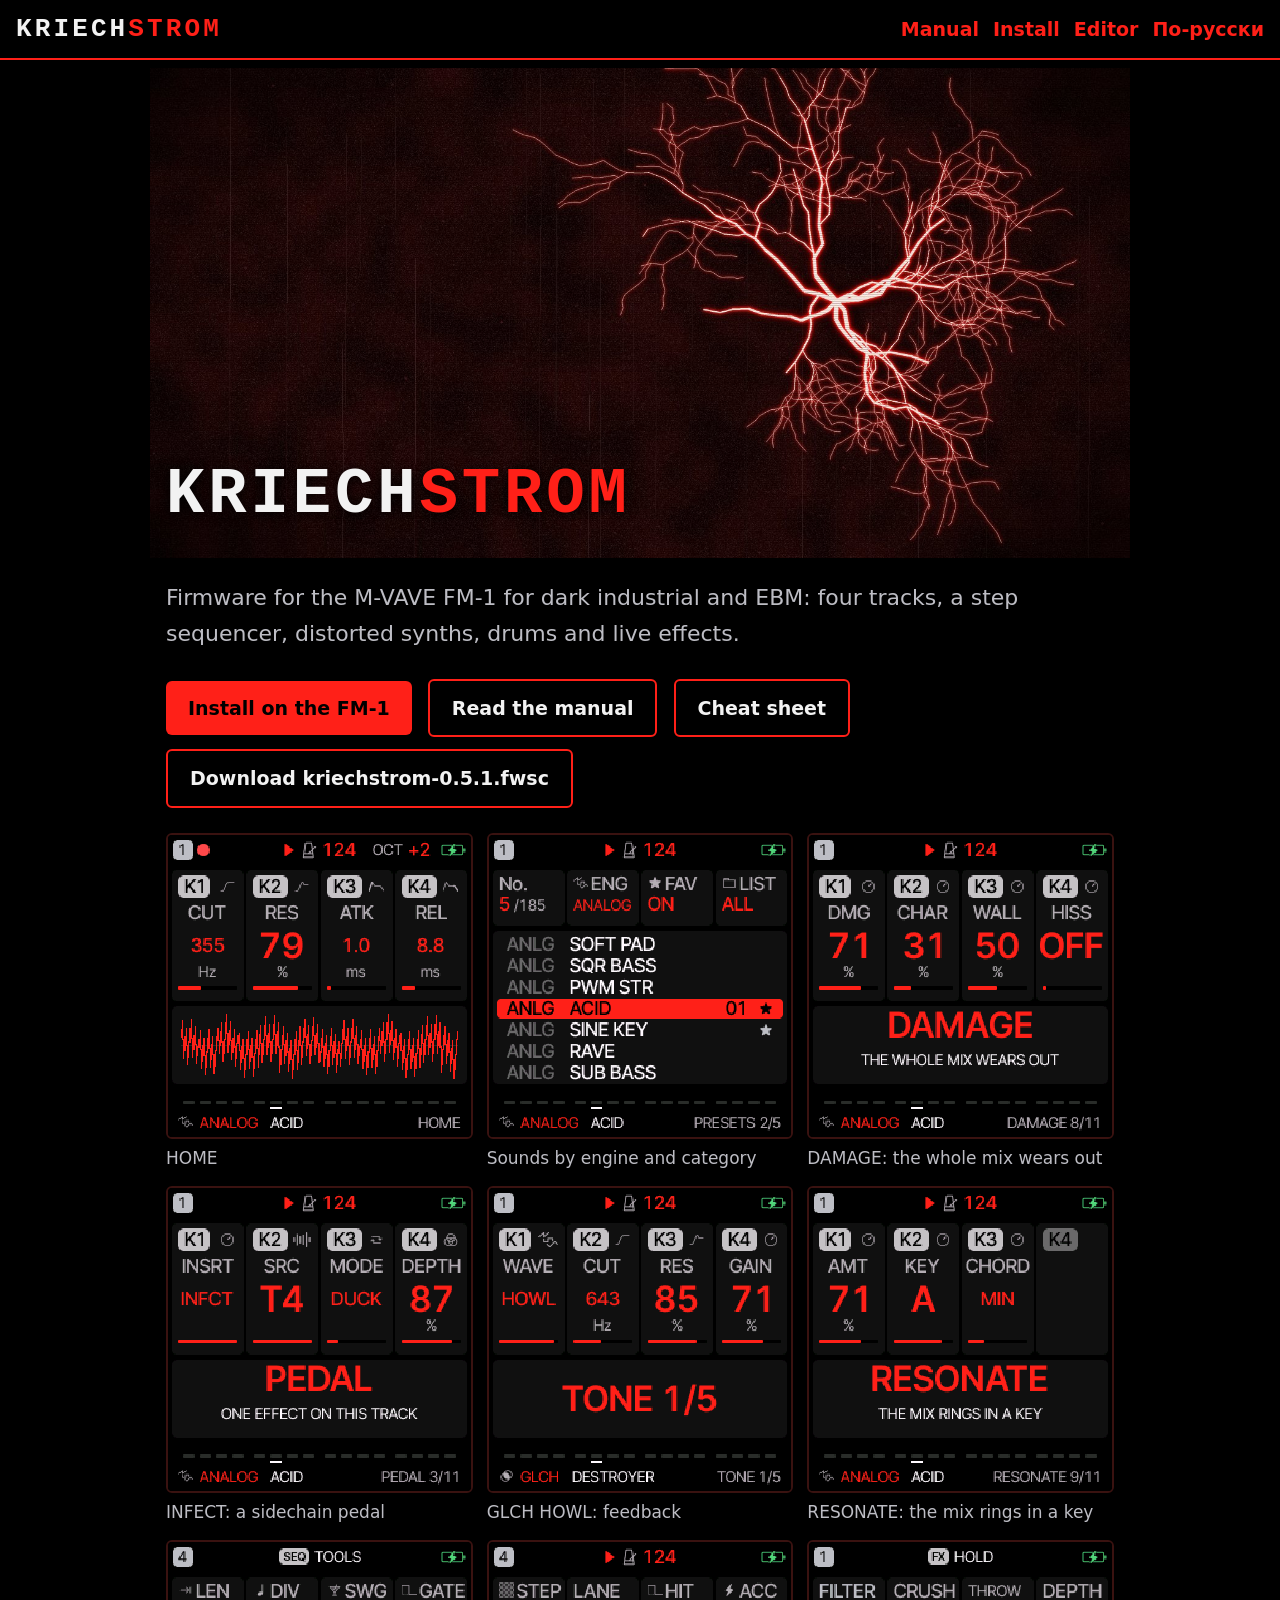
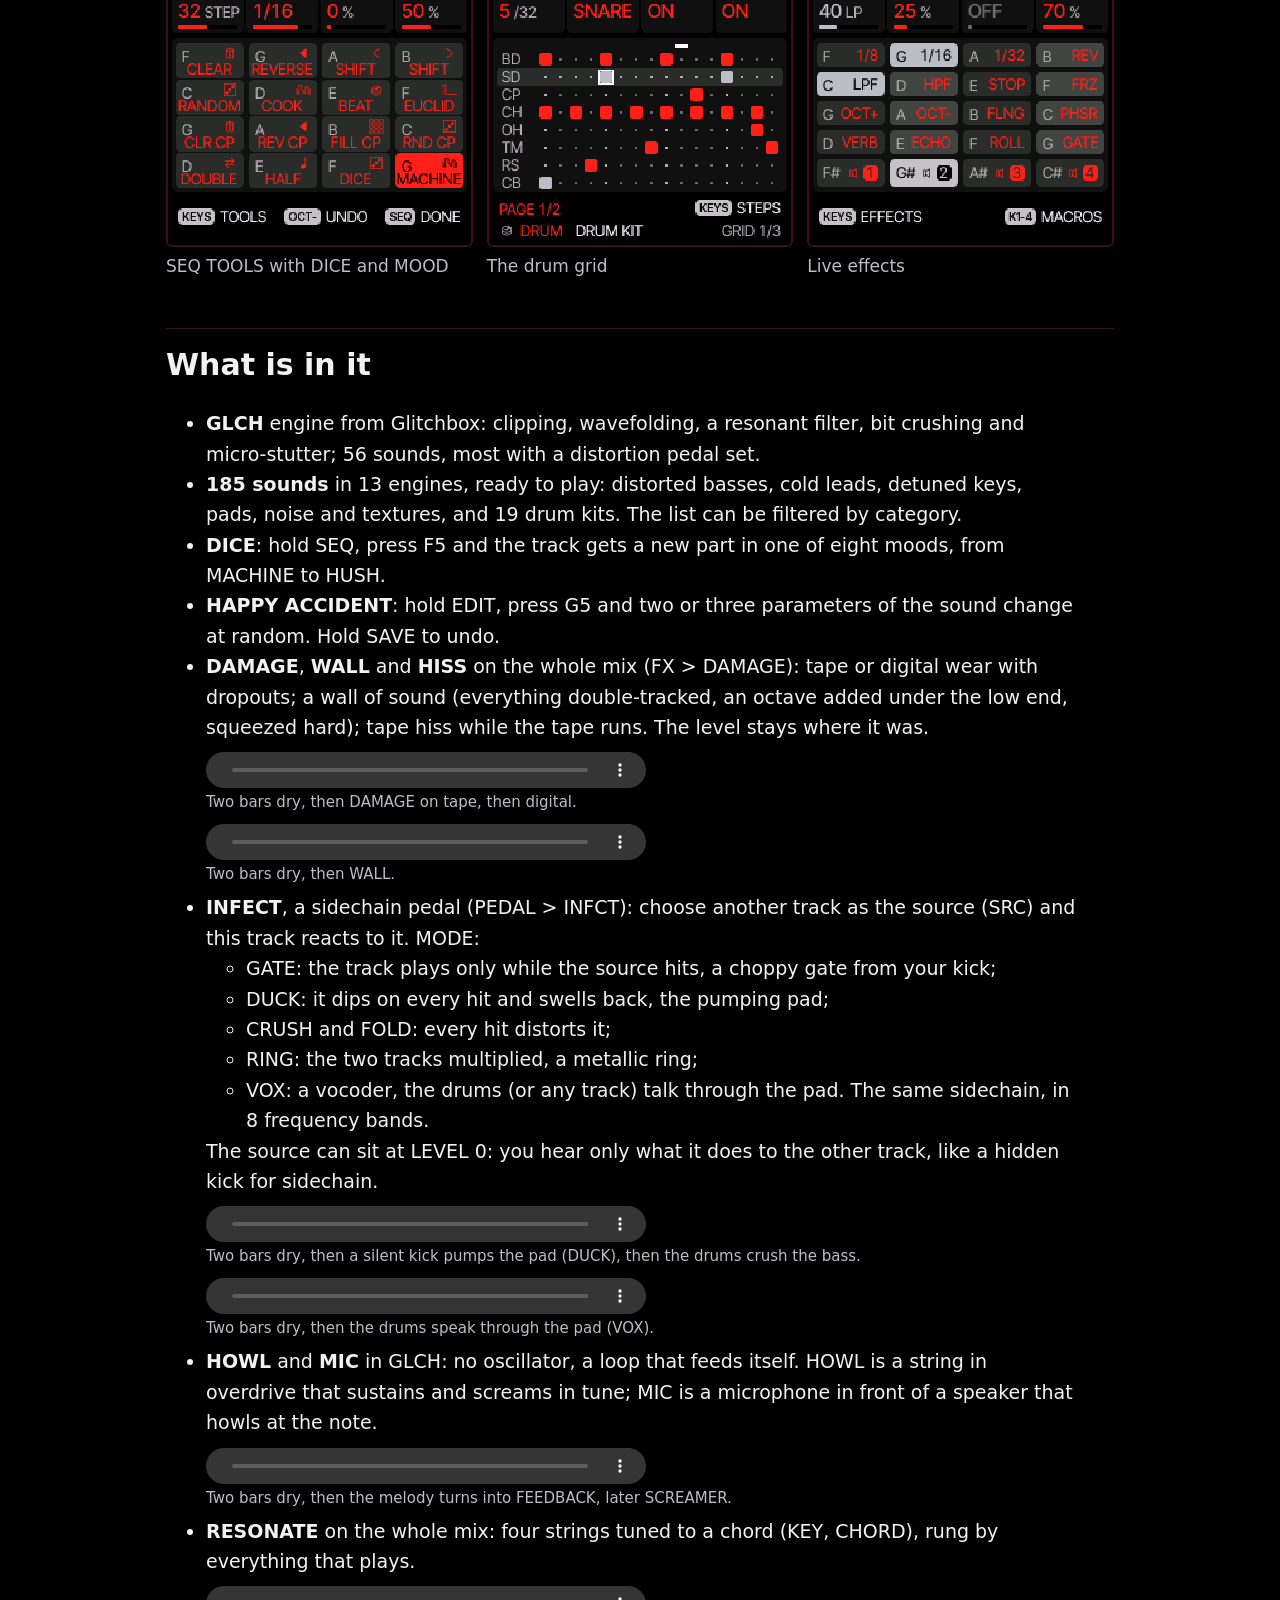
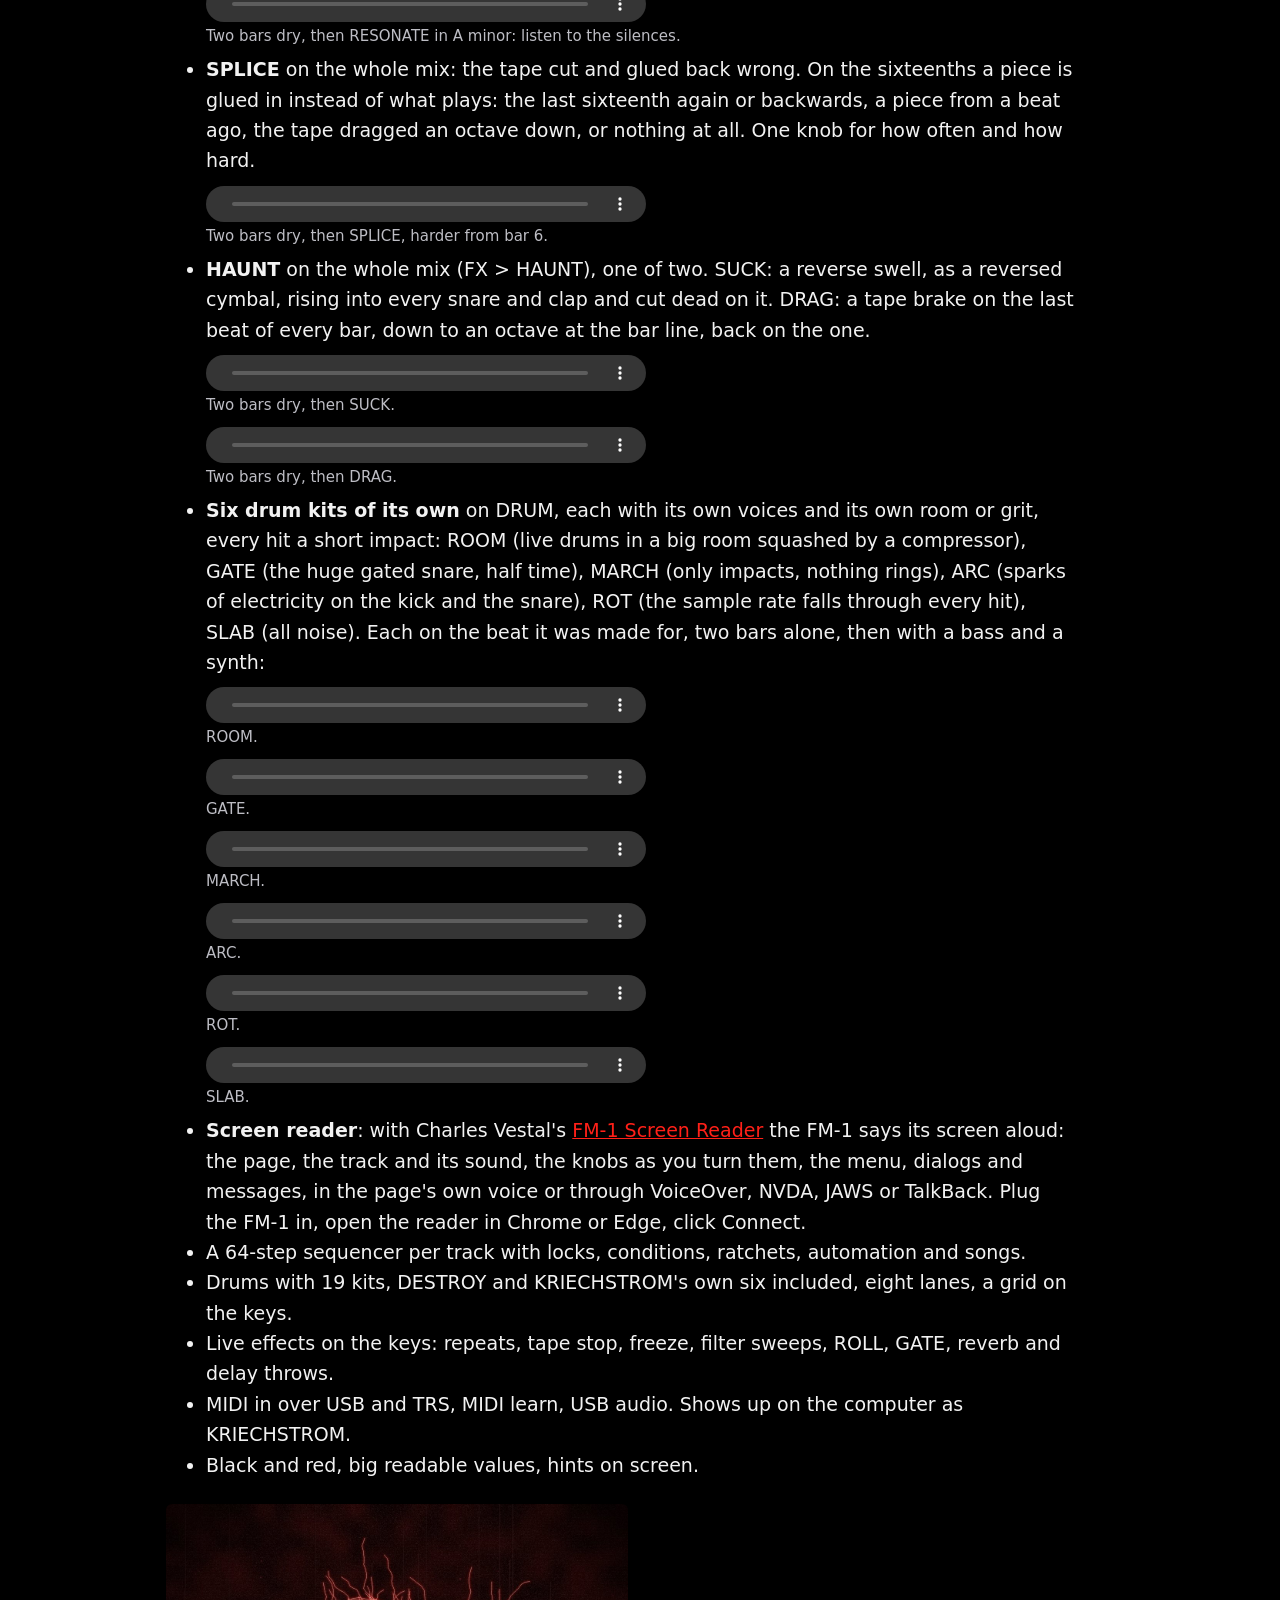
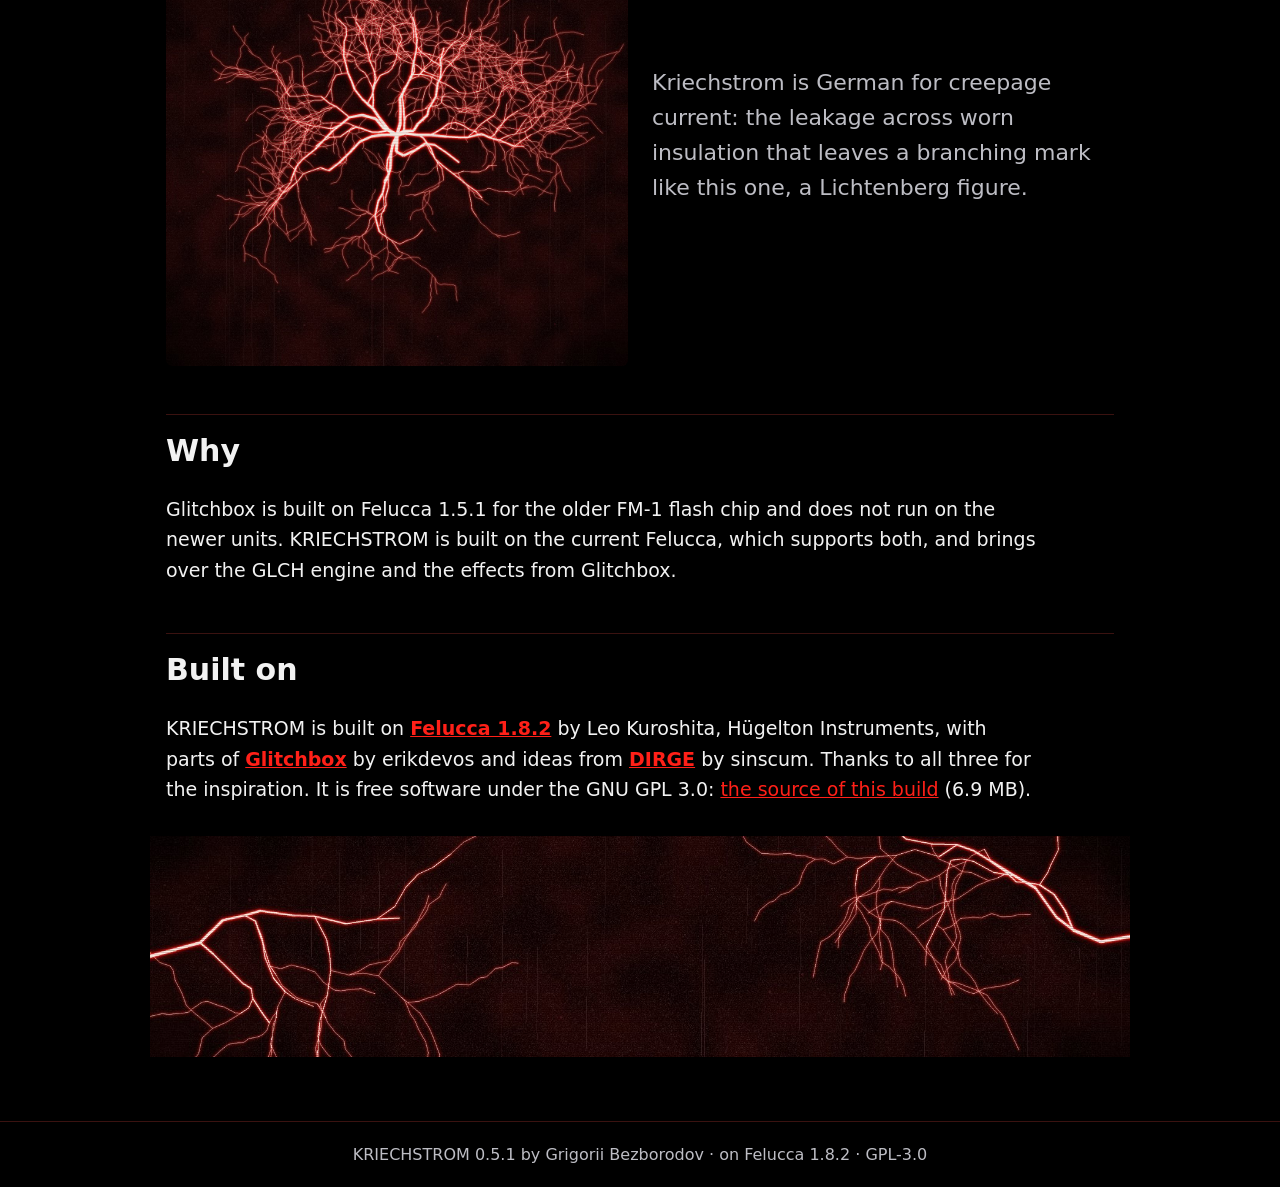
==== commit c06fc080: "site v0.5.1" ====
--- a/index.html
+++ b/index.html
@@ -23,7 +23,7 @@
   <a class="btn" href="webapp/installer/">Install on the FM-1</a>
   <a class="btn ghost" href="manual/en.html">Read the manual</a>
   <a class="btn ghost" href="manual/en.html#cheat">Cheat sheet</a>
-  <a class="btn ghost" href="firmware/kriechstrom-0.5.fwsc">Download kriechstrom-0.5.fwsc</a>
+  <a class="btn ghost" href="firmware/kriechstrom-0.5.1.fwsc">Download kriechstrom-0.5.1.fwsc</a>
 </p>
 
 <div class="shots">
@@ -70,10 +70,9 @@
     of what plays: the last sixteenth again or backwards, a piece from a beat ago, the tape dragged an octave down, or
     nothing at all. One knob for how often and how hard.
     <audio controls preload="none" src="audio/splice.m4a"></audio><span class="demo">Two bars dry, then SPLICE, harder from bar 6.</span></li>
-  <li><b>HAUNT</b> on the whole mix (FX &gt; HAUNT), one of three at a time. PRINT: a dark, wobbling ghost of what plays
-    a beat later, heard before it, as on old tape. SUCK: a reversed reverb rising into every snare and clap. DRAG: the
-    tape slows over the last beat of every bar and is back on the one.
-    <audio controls preload="none" src="audio/print.m4a"></audio><span class="demo">Two bars dry, then PRINT.</span>
+  <li><b>HAUNT</b> on the whole mix (FX &gt; HAUNT), one of two. SUCK: a reverse swell, as a reversed cymbal, rising
+    into every snare and clap and cut dead on it. DRAG: a tape brake on the last beat of every bar, down to an octave at
+    the bar line, back on the one.
     <audio controls preload="none" src="audio/suck.m4a"></audio><span class="demo">Two bars dry, then SUCK.</span>
     <audio controls preload="none" src="audio/drag.m4a"></audio><span class="demo">Two bars dry, then DRAG.</span></li>
   <li><b>Six drum kits of its own</b> on DRUM, each with its own voices and its own room or grit, every hit a short
@@ -108,9 +107,9 @@
 <h2 id="source">Built on</h2>
 <p>KRIECHSTROM is built on <a href="https://github.com/hugelton/Felucca"><b>Felucca 1.8.2</b></a> by Leo Kuroshita, Hügelton Instruments, with parts of
 <a href="https://github.com/erikdevos/glitchbox"><b>Glitchbox</b></a> by erikdevos and ideas from <a href="https://github.com/sinscum/DIRGE"><b>DIRGE</b></a> by sinscum. Thanks to all three for the inspiration. It is free software under the GNU GPL 3.0:
-<a href="src/kriechstrom-0.5-src.tar.gz">the source of this build</a> (6.9 MB).</p>
+<a href="src/kriechstrom-0.5.1-src.tar.gz">the source of this build</a> (6.9 MB).</p>
 <img class="band" src="art/band.jpg" alt="" width="1600" height="360">
 </main>
-<footer>KRIECHSTROM 0.5 by Grigorii Bezborodov · on Felucca 1.8.2 · GPL-3.0</footer>
+<footer>KRIECHSTROM 0.5.1 by Grigorii Bezborodov · on Felucca 1.8.2 · GPL-3.0</footer>
 </body>
 </html>
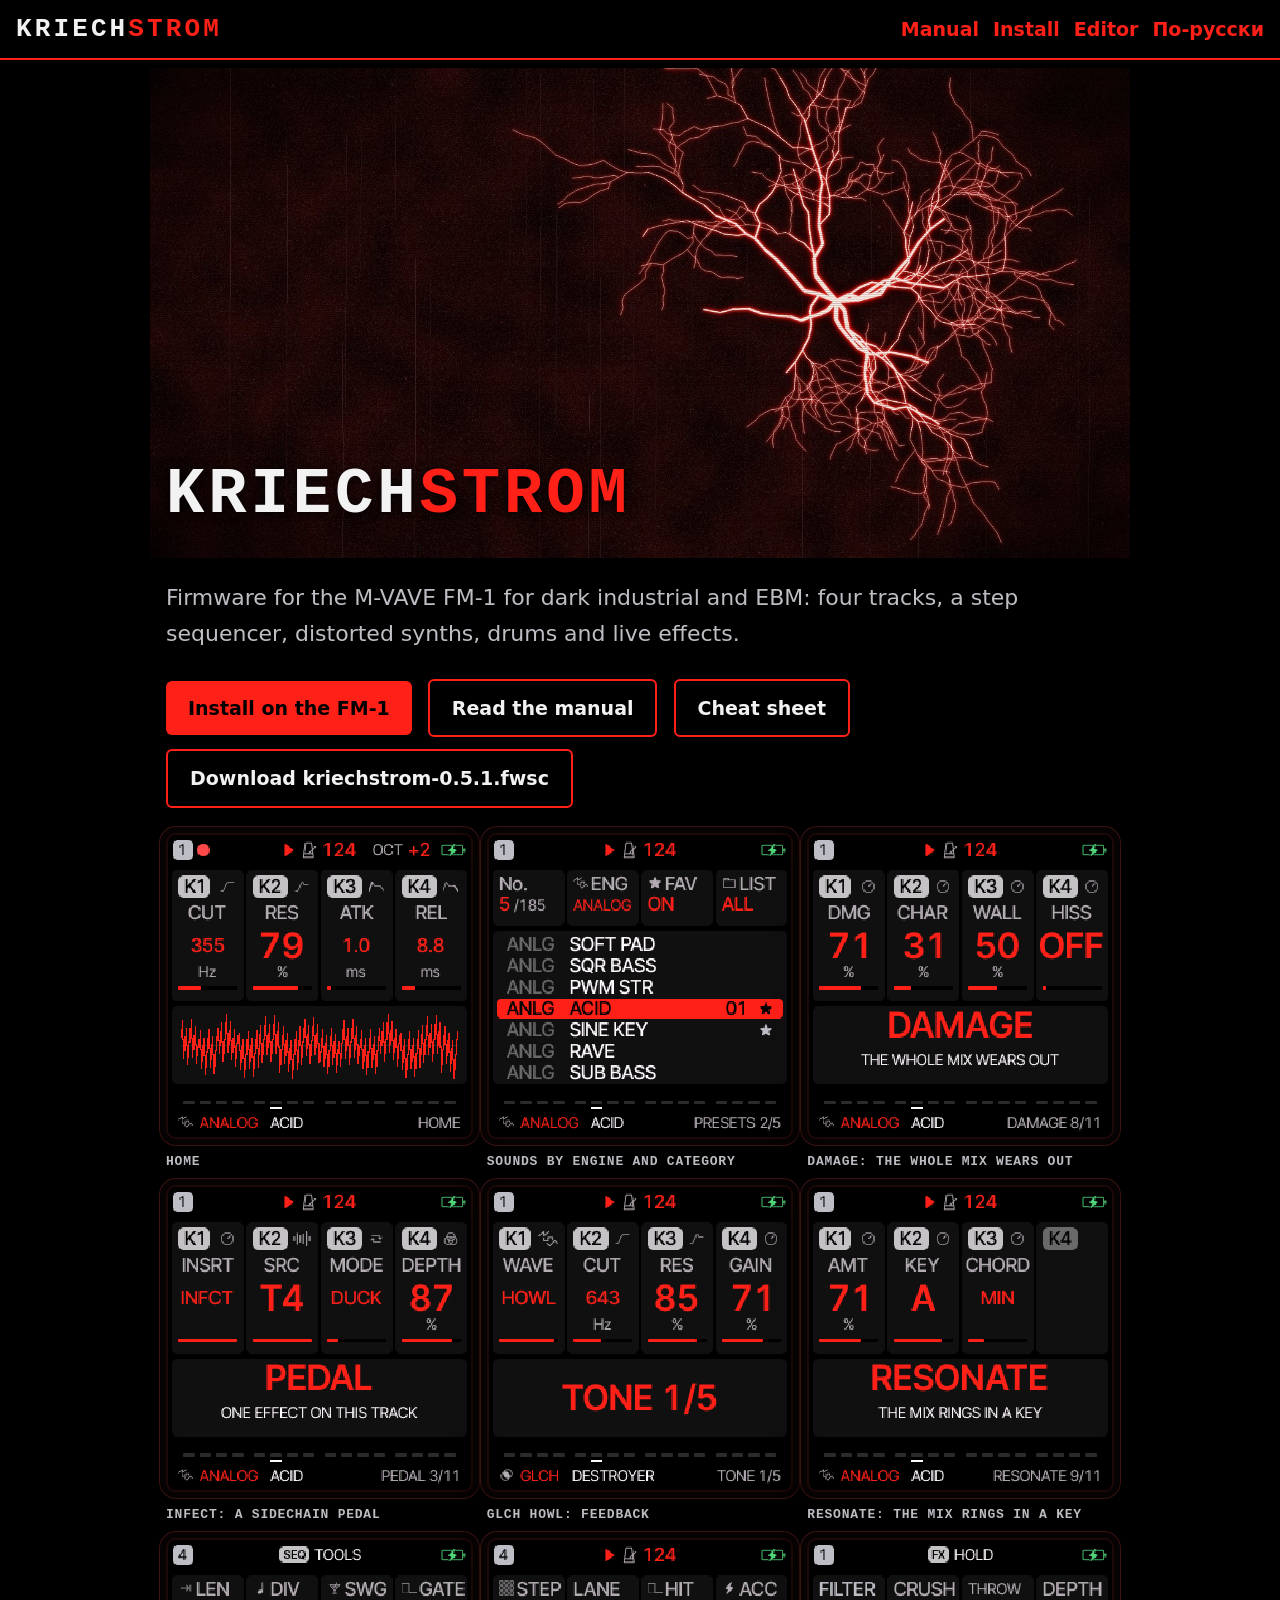
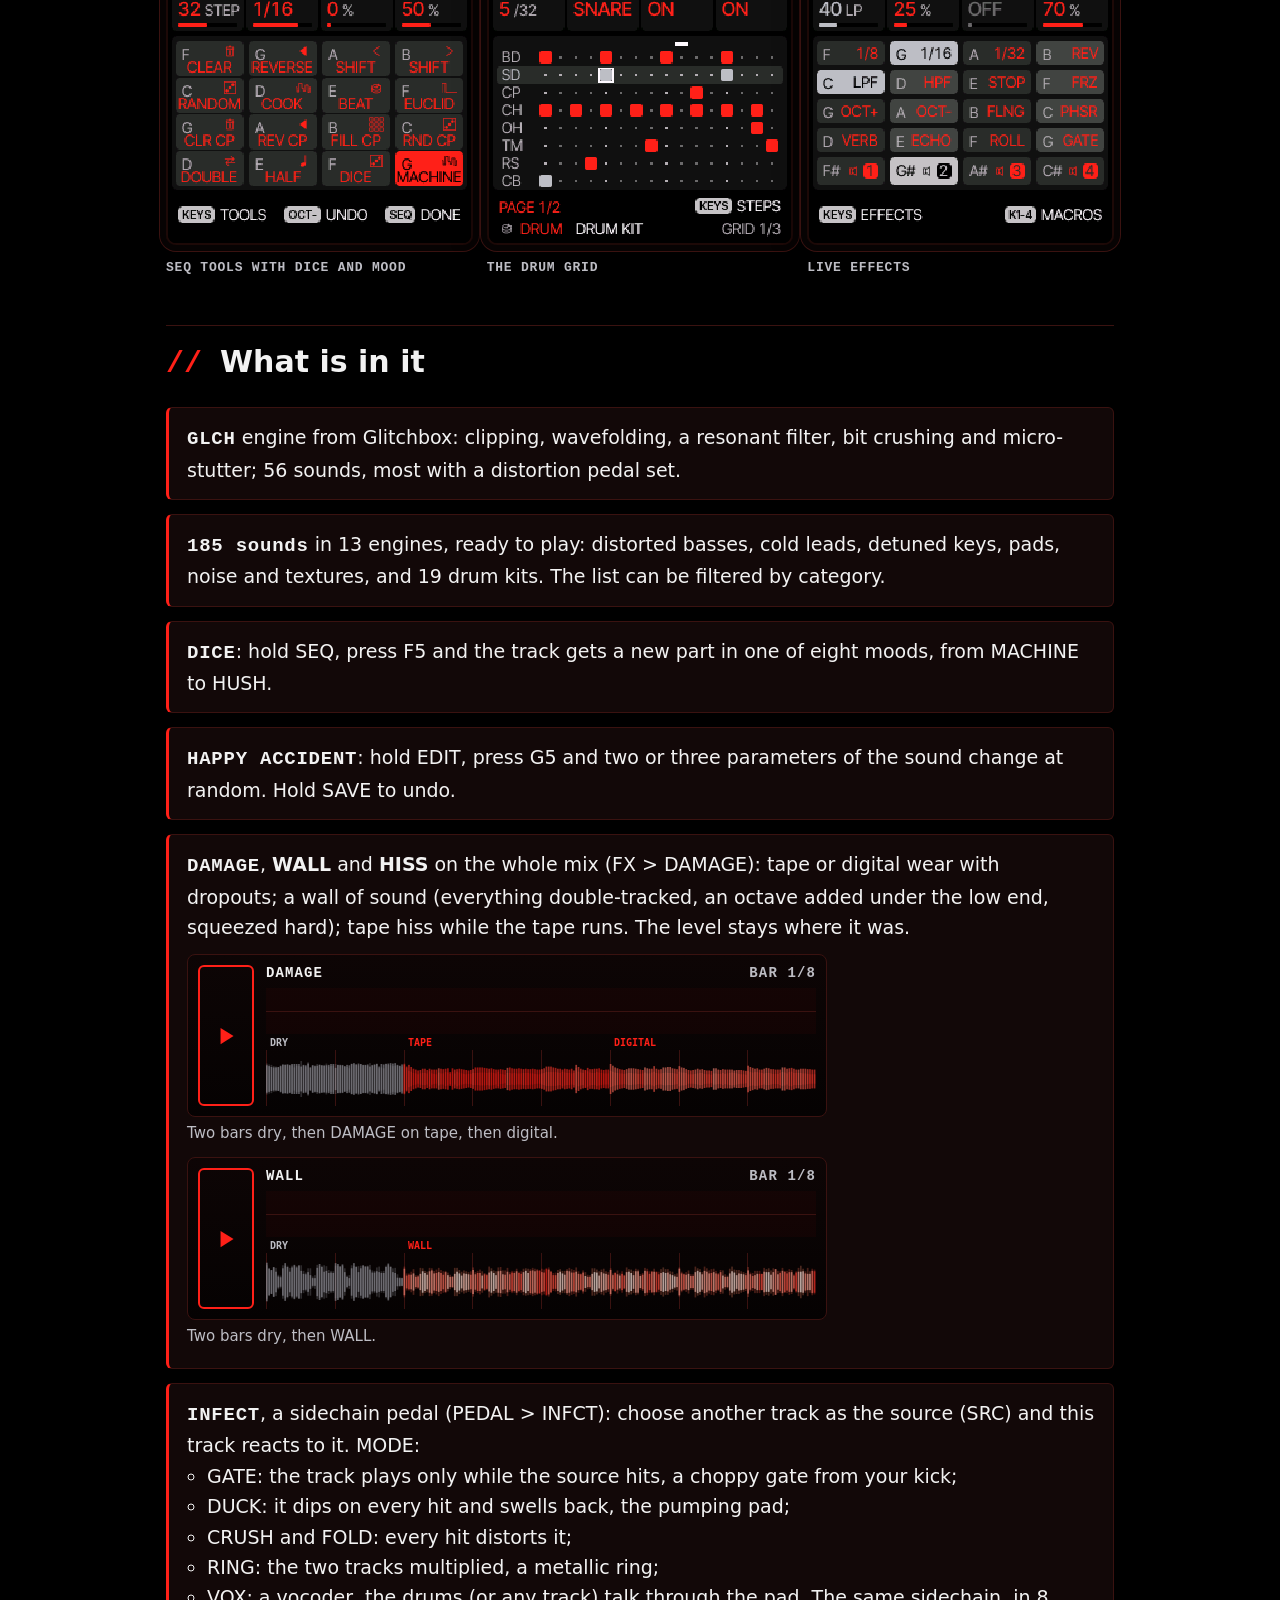
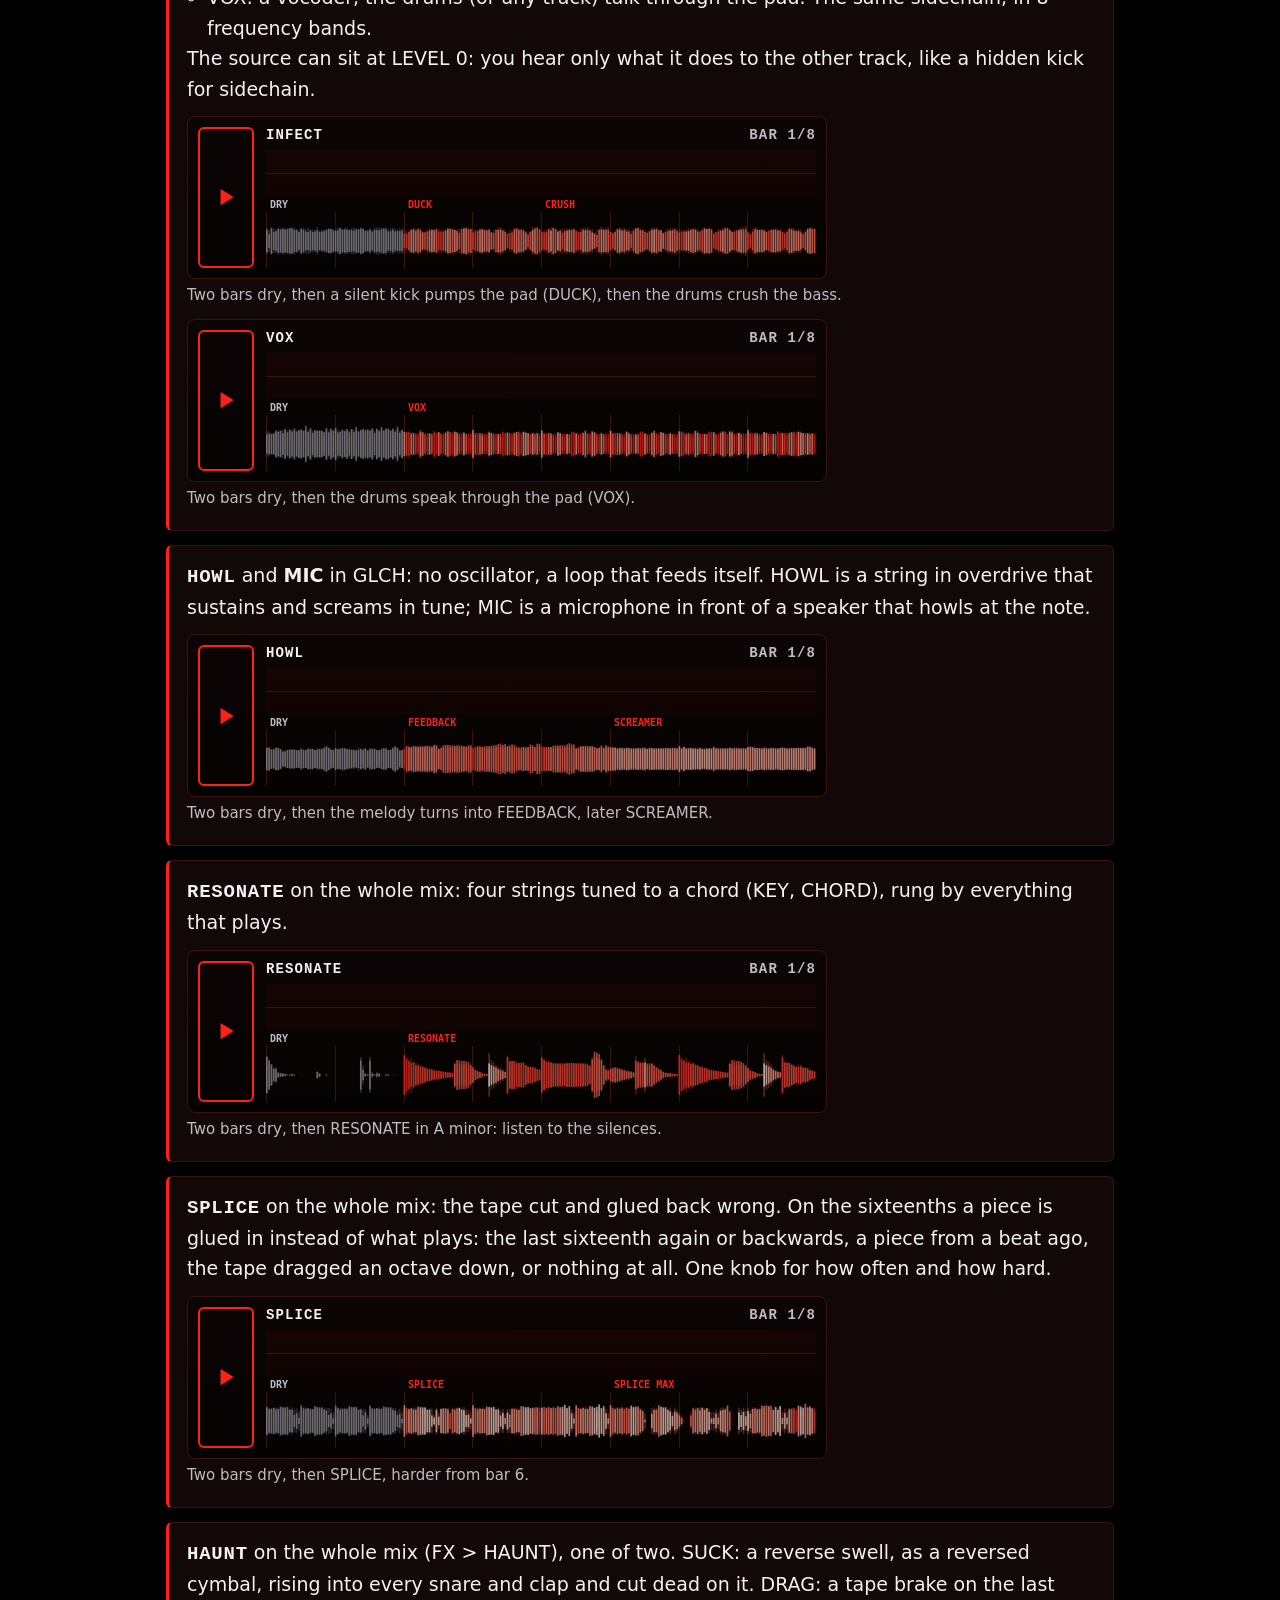
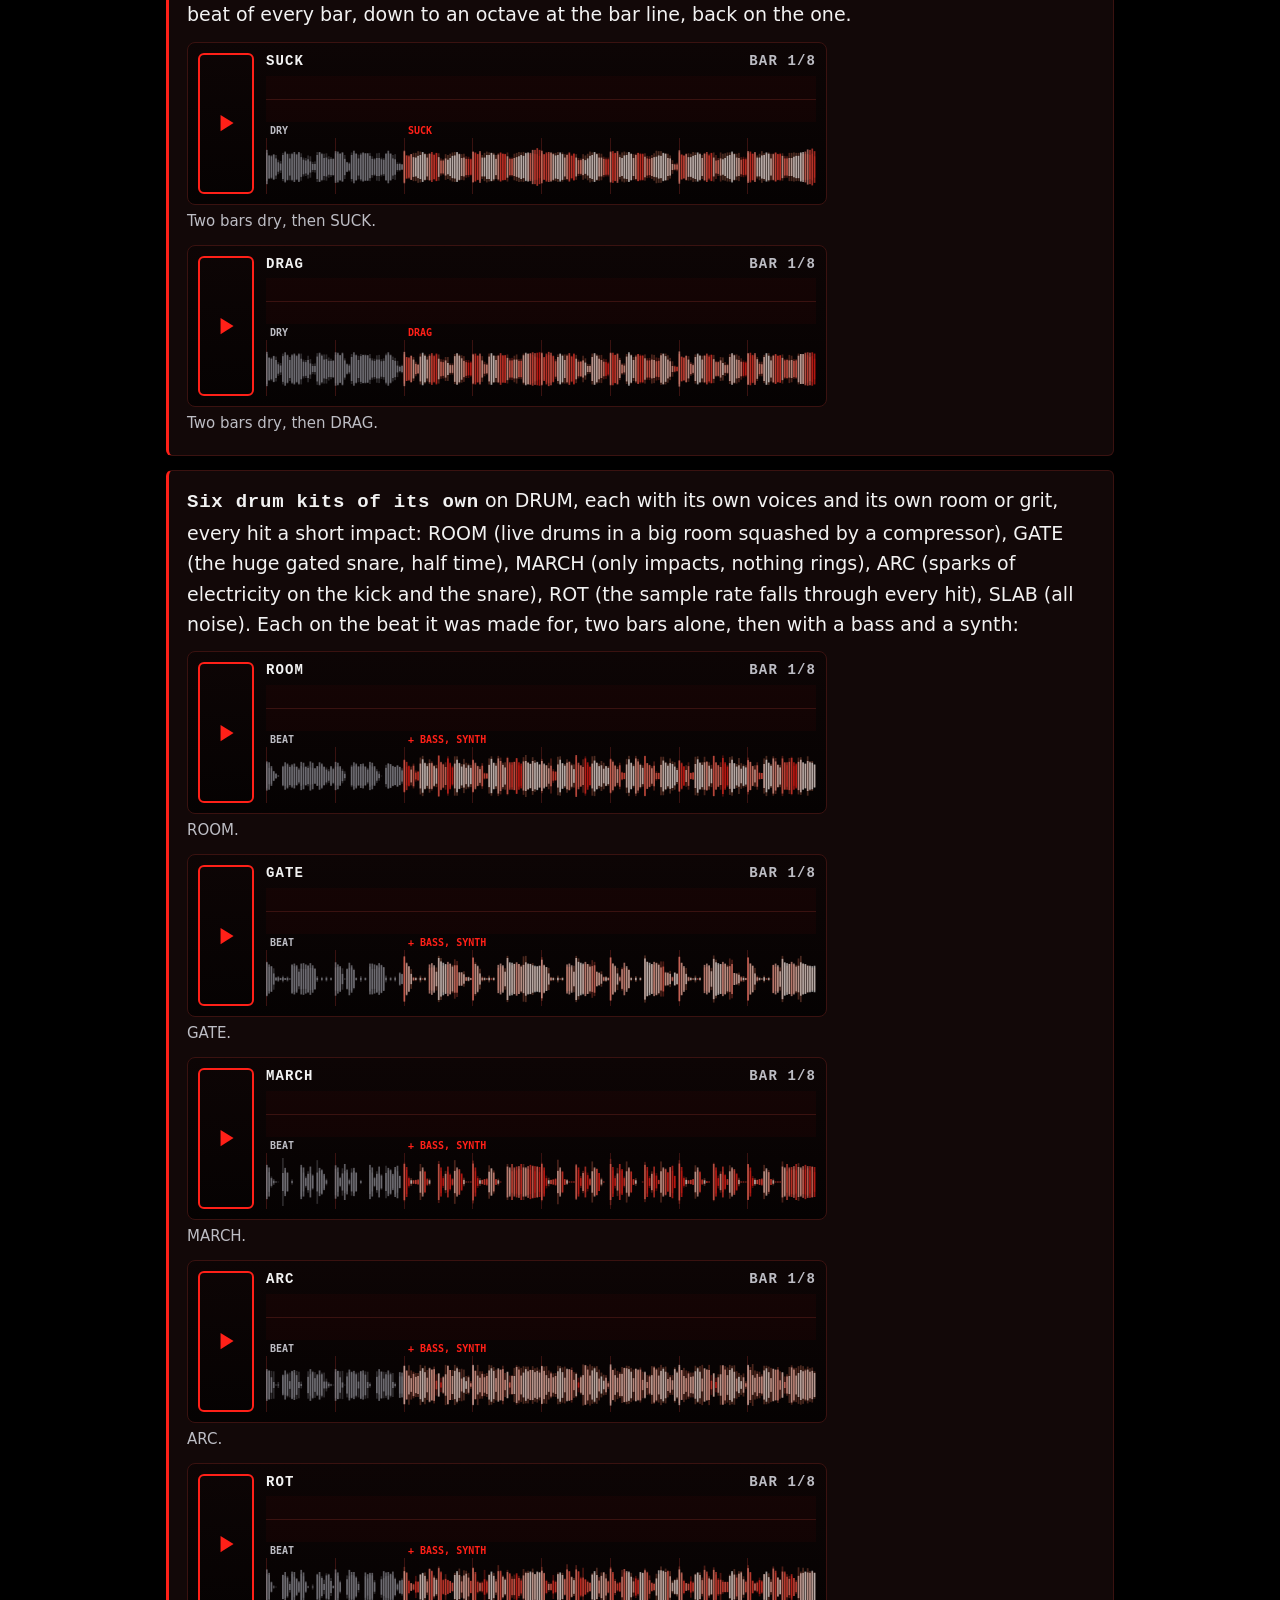
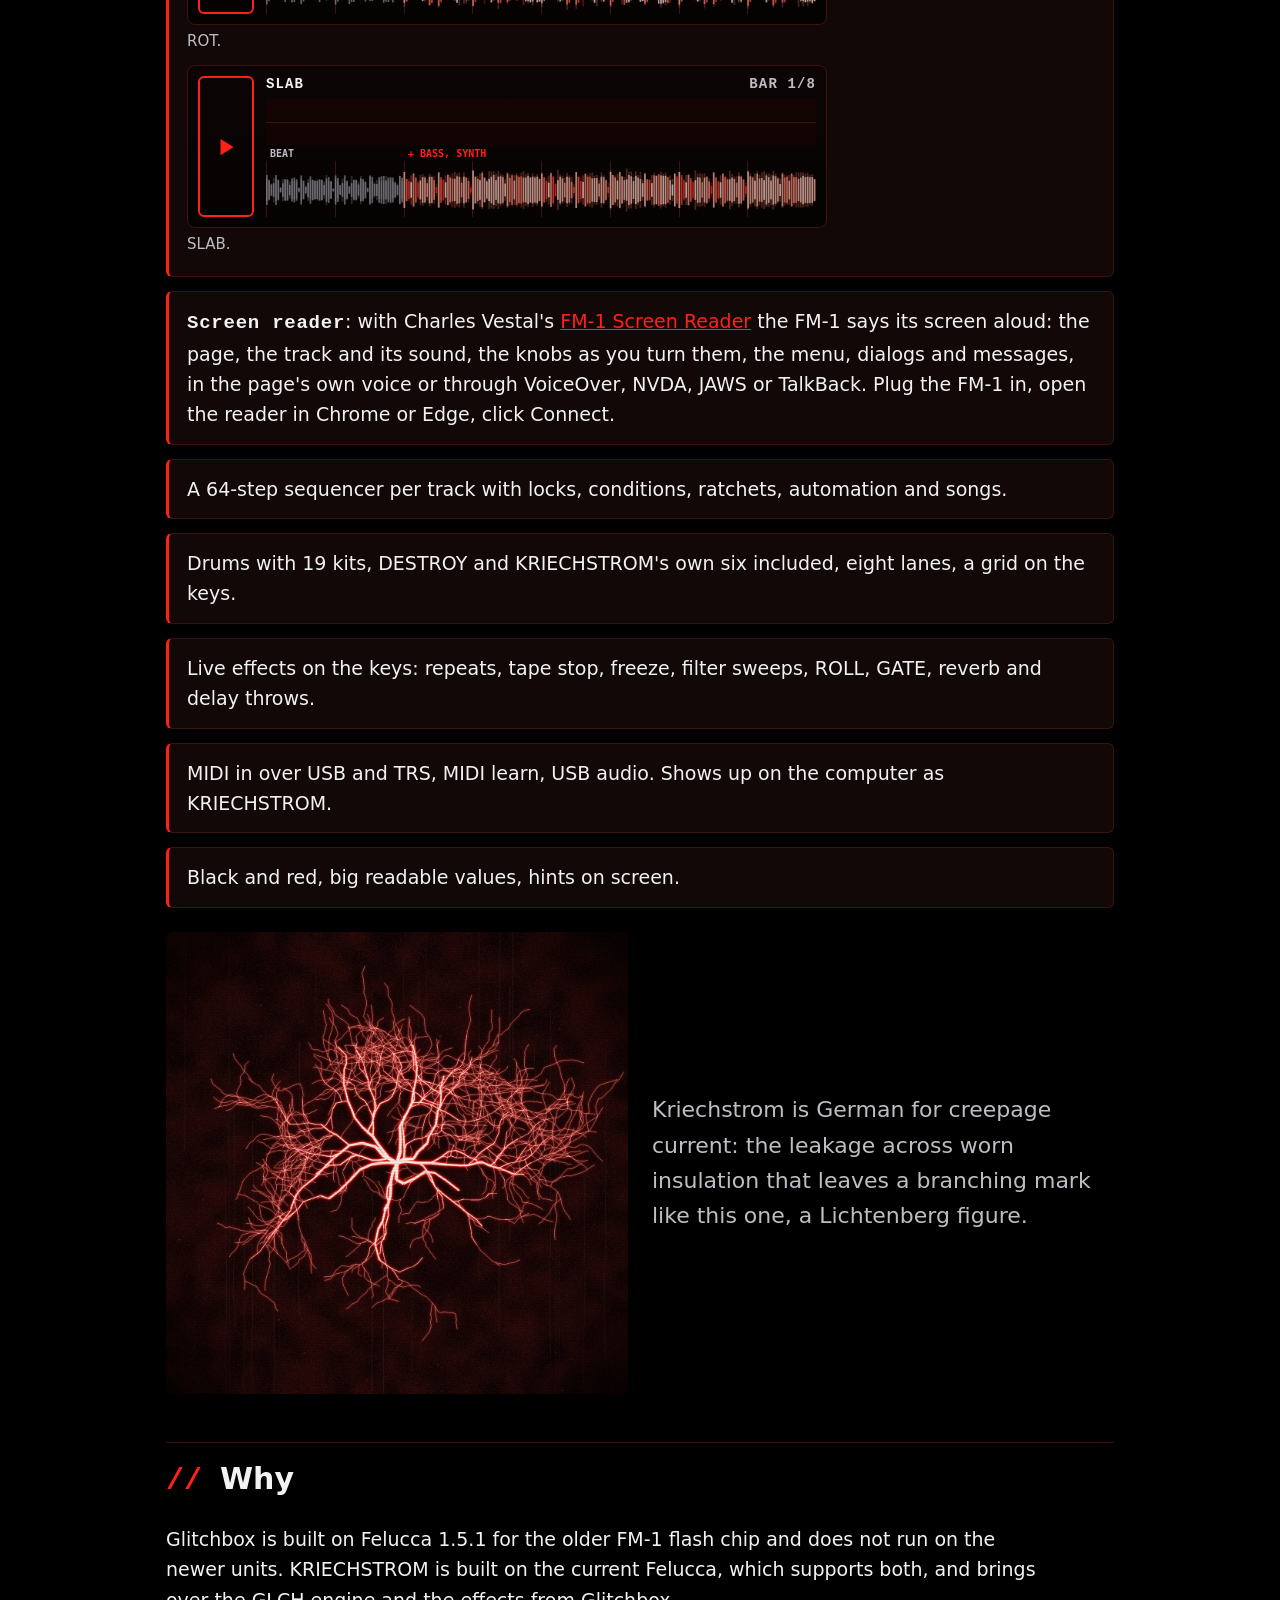
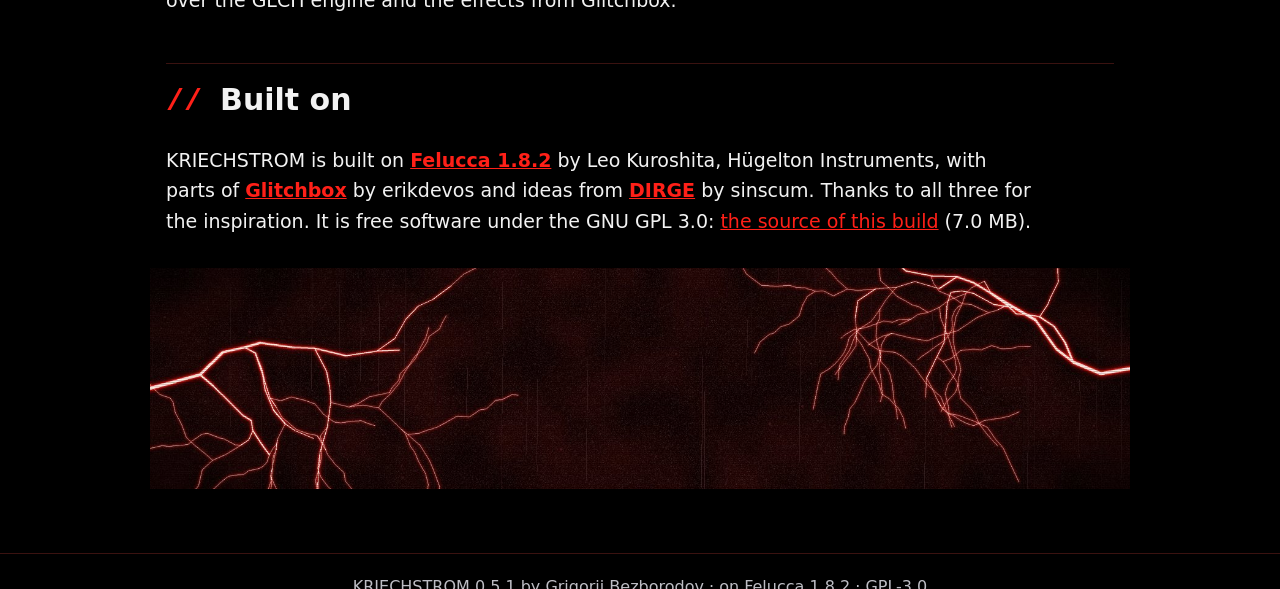
==== commit 258d27a4: "site v0.5.1-1-g47dcf1d" ====
--- a/index.html
+++ b/index.html
@@ -9,6 +9,7 @@
 <link rel="apple-touch-icon" href="art/icon-180.png">
 <meta name="description" content="KRIECHSTROM: dark industrial and EBM firmware for the M-VAVE FM-1.">
 <link rel="stylesheet" href="style.css">
+<script src="krst.js" defer></script>
 </head>
 <body>
 <header class="top">
@@ -39,7 +40,7 @@
 </div>
 
 <h2>What is in it</h2>
-<ul>
+<ul class="feats">
   <li><b>GLCH</b> engine from Glitchbox: clipping, wavefolding, a resonant filter, bit crushing and micro-stutter; 56 sounds, most with a distortion pedal set.</li>
   <li><b>185 sounds</b> in 13 engines, ready to play: distorted basses, cold leads, detuned keys, pads, noise and textures, and 19 drum kits. The list can be filtered by category.</li>
   <li><b>DICE</b>: hold SEQ, press F5 and the track gets a new part in one of eight moods, from MACHINE to HUSH.</li>
@@ -47,8 +48,8 @@
   <li><b>DAMAGE</b>, <b>WALL</b> and <b>HISS</b> on the whole mix (FX &gt; DAMAGE): tape or digital wear with dropouts;
     a wall of sound (everything double-tracked, an octave added under the low end, squeezed hard); tape hiss while the
     tape runs. The level stays where it was.
-    <audio controls preload="none" src="audio/damage.m4a"></audio><span class="demo">Two bars dry, then DAMAGE on tape, then digital.</span>
-    <audio controls preload="none" src="audio/wall.m4a"></audio><span class="demo">Two bars dry, then WALL.</span></li>
+    <audio controls preload="none" src="audio/damage.m4a" data-name="DAMAGE" data-bars="8" data-parts="1:DRY|3:TAPE|6:DIGITAL" data-dur="22.854" data-peaks="[base64]"></audio><span class="demo">Two bars dry, then DAMAGE on tape, then digital.</span>
+    <audio controls preload="none" src="audio/wall.m4a" data-name="WALL" data-bars="8" data-parts="1:DRY|3:WALL" data-dur="19.197" data-peaks="[base64]"></audio><span class="demo">Two bars dry, then WALL.</span></li>
   <li><b>INFECT</b>, a sidechain pedal (PEDAL &gt; INFCT): choose another track as the source (SRC) and this track
     reacts to it. MODE:
     <ul>
@@ -59,32 +60,32 @@
       <li>VOX: a vocoder, the drums (or any track) talk through the pad. The same sidechain, in 8 frequency bands.</li>
     </ul>
     The source can sit at LEVEL 0: you hear only what it does to the other track, like a hidden kick for sidechain.
-    <audio controls preload="none" src="audio/infect.m4a"></audio><span class="demo">Two bars dry, then a silent kick pumps the pad (DUCK), then the drums crush the bass.</span>
-    <audio controls preload="none" src="audio/vox.m4a"></audio><span class="demo">Two bars dry, then the drums speak through the pad (VOX).</span></li>
+    <audio controls preload="none" src="audio/infect.m4a" data-name="INFECT" data-bars="8" data-parts="1:DRY|3:DUCK|5:CRUSH" data-dur="15.999" data-peaks="[base64]"></audio><span class="demo">Two bars dry, then a silent kick pumps the pad (DUCK), then the drums crush the bass.</span>
+    <audio controls preload="none" src="audio/vox.m4a" data-name="VOX" data-bars="8" data-parts="1:DRY|3:VOX" data-dur="17.450" data-peaks="[base64]"></audio><span class="demo">Two bars dry, then the drums speak through the pad (VOX).</span></li>
   <li><b>HOWL</b> and <b>MIC</b> in GLCH: no oscillator, a loop that feeds itself. HOWL is a string in overdrive that
     sustains and screams in tune; MIC is a microphone in front of a speaker that howls at the note.
-    <audio controls preload="none" src="audio/howl.m4a"></audio><span class="demo">Two bars dry, then the melody turns into FEEDBACK, later SCREAMER.</span></li>
+    <audio controls preload="none" src="audio/howl.m4a" data-name="HOWL" data-bars="8" data-parts="1:DRY|3:FEEDBACK|6:SCREAMER" data-dur="21.333" data-peaks="[base64]"></audio><span class="demo">Two bars dry, then the melody turns into FEEDBACK, later SCREAMER.</span></li>
   <li><b>RESONATE</b> on the whole mix: four strings tuned to a chord (KEY, CHORD), rung by everything that plays.
-    <audio controls preload="none" src="audio/resonate.m4a"></audio><span class="demo">Two bars dry, then RESONATE in A minor: listen to the silences.</span></li>
+    <audio controls preload="none" src="audio/resonate.m4a" data-name="RESONATE" data-bars="8" data-parts="1:DRY|3:RESONATE" data-dur="23.998" data-peaks="[base64]"></audio><span class="demo">Two bars dry, then RESONATE in A minor: listen to the silences.</span></li>
   <li><b>SPLICE</b> on the whole mix: the tape cut and glued back wrong. On the sixteenths a piece is glued in instead
     of what plays: the last sixteenth again or backwards, a piece from a beat ago, the tape dragged an octave down, or
     nothing at all. One knob for how often and how hard.
-    <audio controls preload="none" src="audio/splice.m4a"></audio><span class="demo">Two bars dry, then SPLICE, harder from bar 6.</span></li>
+    <audio controls preload="none" src="audio/splice.m4a" data-name="SPLICE" data-bars="8" data-parts="1:DRY|3:SPLICE|6:SPLICE MAX" data-dur="14.768" data-peaks="[base64]"></audio><span class="demo">Two bars dry, then SPLICE, harder from bar 6.</span></li>
   <li><b>HAUNT</b> on the whole mix (FX &gt; HAUNT), one of two. SUCK: a reverse swell, as a reversed cymbal, rising
     into every snare and clap and cut dead on it. DRAG: a tape brake on the last beat of every bar, down to an octave at
     the bar line, back on the one.
-    <audio controls preload="none" src="audio/suck.m4a"></audio><span class="demo">Two bars dry, then SUCK.</span>
-    <audio controls preload="none" src="audio/drag.m4a"></audio><span class="demo">Two bars dry, then DRAG.</span></li>
+    <audio controls preload="none" src="audio/suck.m4a" data-name="SUCK" data-bars="8" data-parts="1:DRY|3:SUCK" data-dur="19.197" data-peaks="[base64]"></audio><span class="demo">Two bars dry, then SUCK.</span>
+    <audio controls preload="none" src="audio/drag.m4a" data-name="DRAG" data-bars="8" data-parts="1:DRY|3:DRAG" data-dur="19.197" data-peaks="[base64]"></audio><span class="demo">Two bars dry, then DRAG.</span></li>
   <li><b>Six drum kits of its own</b> on DRUM, each with its own voices and its own room or grit, every hit a short
     impact: ROOM (live drums in a big room squashed by a compressor), GATE (the huge gated snare, half time), MARCH (only
     impacts, nothing rings), ARC (sparks of electricity on the kick and the snare), ROT (the sample rate falls through
     every hit), SLAB (all noise). Each on the beat it was made for, two bars alone, then with a bass and a synth:
-    <audio controls preload="none" src="audio/kit_room_track.m4a"></audio><span class="demo">ROOM.</span>
-    <audio controls preload="none" src="audio/kit_gate_track.m4a"></audio><span class="demo">GATE.</span>
-    <audio controls preload="none" src="audio/kit_march_track.m4a"></audio><span class="demo">MARCH.</span>
-    <audio controls preload="none" src="audio/kit_arc_track.m4a"></audio><span class="demo">ARC.</span>
-    <audio controls preload="none" src="audio/kit_rot_track.m4a"></audio><span class="demo">ROT.</span>
-    <audio controls preload="none" src="audio/kit_slab_track.m4a"></audio><span class="demo">SLAB.</span></li>
+    <audio controls preload="none" src="audio/kit_room_track.m4a" data-name="ROOM" data-bars="8" data-parts="1:BEAT|3:+ BASS, SYNTH" data-dur="19.197" data-peaks="[base64]"></audio><span class="demo">ROOM.</span>
+    <audio controls preload="none" src="audio/kit_gate_track.m4a" data-name="GATE" data-bars="8" data-parts="1:BEAT|3:+ BASS, SYNTH" data-dur="14.994" data-peaks="[base64]"></audio><span class="demo">GATE.</span>
+    <audio controls preload="none" src="audio/kit_march_track.m4a" data-name="MARCH" data-bars="8" data-parts="1:BEAT|3:+ BASS, SYNTH" data-dur="17.142" data-peaks="[base64]"></audio><span class="demo">MARCH.</span>
+    <audio controls preload="none" src="audio/kit_arc_track.m4a" data-name="ARC" data-bars="8" data-parts="1:BEAT|3:+ BASS, SYNTH" data-dur="15.999" data-peaks="[base64]"></audio><span class="demo">ARC.</span>
+    <audio controls preload="none" src="audio/kit_rot_track.m4a" data-name="ROT" data-bars="8" data-parts="1:BEAT|3:+ BASS, SYNTH" data-dur="17.775" data-peaks="[base64]"></audio><span class="demo">ROT.</span>
+    <audio controls preload="none" src="audio/kit_slab_track.m4a" data-name="SLAB" data-bars="8" data-parts="1:BEAT|3:+ BASS, SYNTH" data-dur="13.711" data-peaks="[base64]"></audio><span class="demo">SLAB.</span></li>
   <li><b>Screen reader</b>: with Charles Vestal's <a href="https://charlesvestal.github.io/fm1-reader/">FM-1 Screen
     Reader</a> the FM-1 says its screen aloud: the page, the track and its sound, the knobs as you turn them, the menu,
     dialogs and messages, in the page's own voice or through VoiceOver, NVDA, JAWS or TalkBack. Plug the FM-1 in, open
@@ -107,7 +108,7 @@
 <h2 id="source">Built on</h2>
 <p>KRIECHSTROM is built on <a href="https://github.com/hugelton/Felucca"><b>Felucca 1.8.2</b></a> by Leo Kuroshita, Hügelton Instruments, with parts of
 <a href="https://github.com/erikdevos/glitchbox"><b>Glitchbox</b></a> by erikdevos and ideas from <a href="https://github.com/sinscum/DIRGE"><b>DIRGE</b></a> by sinscum. Thanks to all three for the inspiration. It is free software under the GNU GPL 3.0:
-<a href="src/kriechstrom-0.5.1-src.tar.gz">the source of this build</a> (6.9 MB).</p>
+<a href="src/kriechstrom-0.5.1-src.tar.gz">the source of this build</a> (7.0 MB).</p>
 <img class="band" src="art/band.jpg" alt="" width="1600" height="360">
 </main>
 <footer>KRIECHSTROM 0.5.1 by Grigorii Bezborodov · on Felucca 1.8.2 · GPL-3.0</footer>
--- a/style.css
+++ b/style.css
@@ -96,3 +96,90 @@
 .split img { width: 100%; height: auto; border-radius: 6px; }
 .band { display: block; width: calc(100% + 32px); margin: 32px -16px 0; height: auto; }
 @media (max-width: 700px) { .split { grid-template-columns: 1fr; } }
+
+/* the demo player (krst.js) */
+.kp {
+  display: flex;
+  gap: 12px;
+  align-items: stretch;
+  max-width: 640px;
+  margin: 12px 0 4px;
+  padding: 10px;
+  background: linear-gradient(180deg, #0d0505, #050202);
+  border: 1px solid var(--line);
+  border-radius: 8px;
+  transition: border-color 0.2s, box-shadow 0.2s;
+}
+.kp.on { border-color: var(--red-dim); box-shadow: 0 0 24px rgba(255, 32, 24, 0.18); }
+.kp-play {
+  flex: 0 0 56px;
+  border: 2px solid var(--red);
+  border-radius: 6px;
+  background: transparent;
+  color: var(--red);
+  cursor: pointer;
+  display: grid;
+  place-items: center;
+  padding: 0;
+}
+.kp-play svg { width: 26px; height: 26px; fill: currentColor; }
+.kp-play .i-pause, .kp.on .kp-play .i-play { display: none; }
+.kp.on .kp-play .i-pause { display: inline; }
+.kp-play:hover, .kp.on .kp-play { background: var(--red); color: #000; }
+.kp-play:focus-visible { outline: 3px solid #fff; outline-offset: 2px; }
+.kp-body { flex: 1; min-width: 0; }
+.kp-head {
+  display: flex;
+  gap: 10px;
+  align-items: baseline;
+  font: 700 14px/1.2 "IBM Plex Mono", ui-monospace, monospace;
+  letter-spacing: 0.08em;
+  margin-bottom: 6px;
+}
+.kp-name { color: var(--text); }
+.kp-part { color: var(--mid); }
+.kp-part.fx { color: var(--red); }
+.kp-bar { margin-left: auto; color: var(--mid); font-variant-numeric: tabular-nums; }
+.kp canvas { display: block; width: 100%; height: 118px; cursor: pointer; touch-action: none; }
+.kp + .demo { margin-top: 2px; }
+
+/* the feature list on the landing pages */
+ul.feats { list-style: none; padding: 0; }
+ul.feats > li {
+  max-width: none;
+  margin: 0 0 14px;
+  padding: 14px 18px;
+  background: var(--surf);
+  border: 1px solid var(--line);
+  border-left: 3px solid var(--red);
+  border-radius: 6px;
+}
+ul.feats > li > b:first-child { font-family: "IBM Plex Mono", ui-monospace, monospace; letter-spacing: 0.04em; }
+ul.feats ul { padding-left: 20px; }
+
+/* the screens, as screens */
+.shots figure img {
+  border: 2px solid #1d0907;
+  border-radius: 10px;
+  box-shadow: 0 0 0 6px #070303, 0 0 0 7px var(--line), 0 10px 30px rgba(0, 0, 0, 0.8);
+  transition: box-shadow 0.25s, transform 0.25s;
+}
+.shots figure:hover img {
+  box-shadow: 0 0 0 6px #070303, 0 0 0 7px var(--red-dim), 0 0 34px rgba(255, 32, 24, 0.3);
+  transform: translateY(-2px);
+}
+.shots figcaption {
+  font: 600 13px/1.4 "IBM Plex Mono", ui-monospace, monospace;
+  letter-spacing: 0.06em;
+  text-transform: uppercase;
+  margin-top: 14px;
+}
+h2::before { content: "// "; color: var(--red); font-family: "IBM Plex Mono", ui-monospace, monospace; }
+header.top { position: sticky; top: 0; z-index: 5; background: rgba(0, 0, 0, 0.88); backdrop-filter: blur(6px); }
+@media (max-width: 600px) {
+  .kp { padding: 8px; gap: 8px; }
+  .kp-play { flex-basis: 44px; }
+  .kp canvas { height: 104px; }
+  ul.feats > li { padding: 12px 12px; }
+  header.top { position: static; }
+}
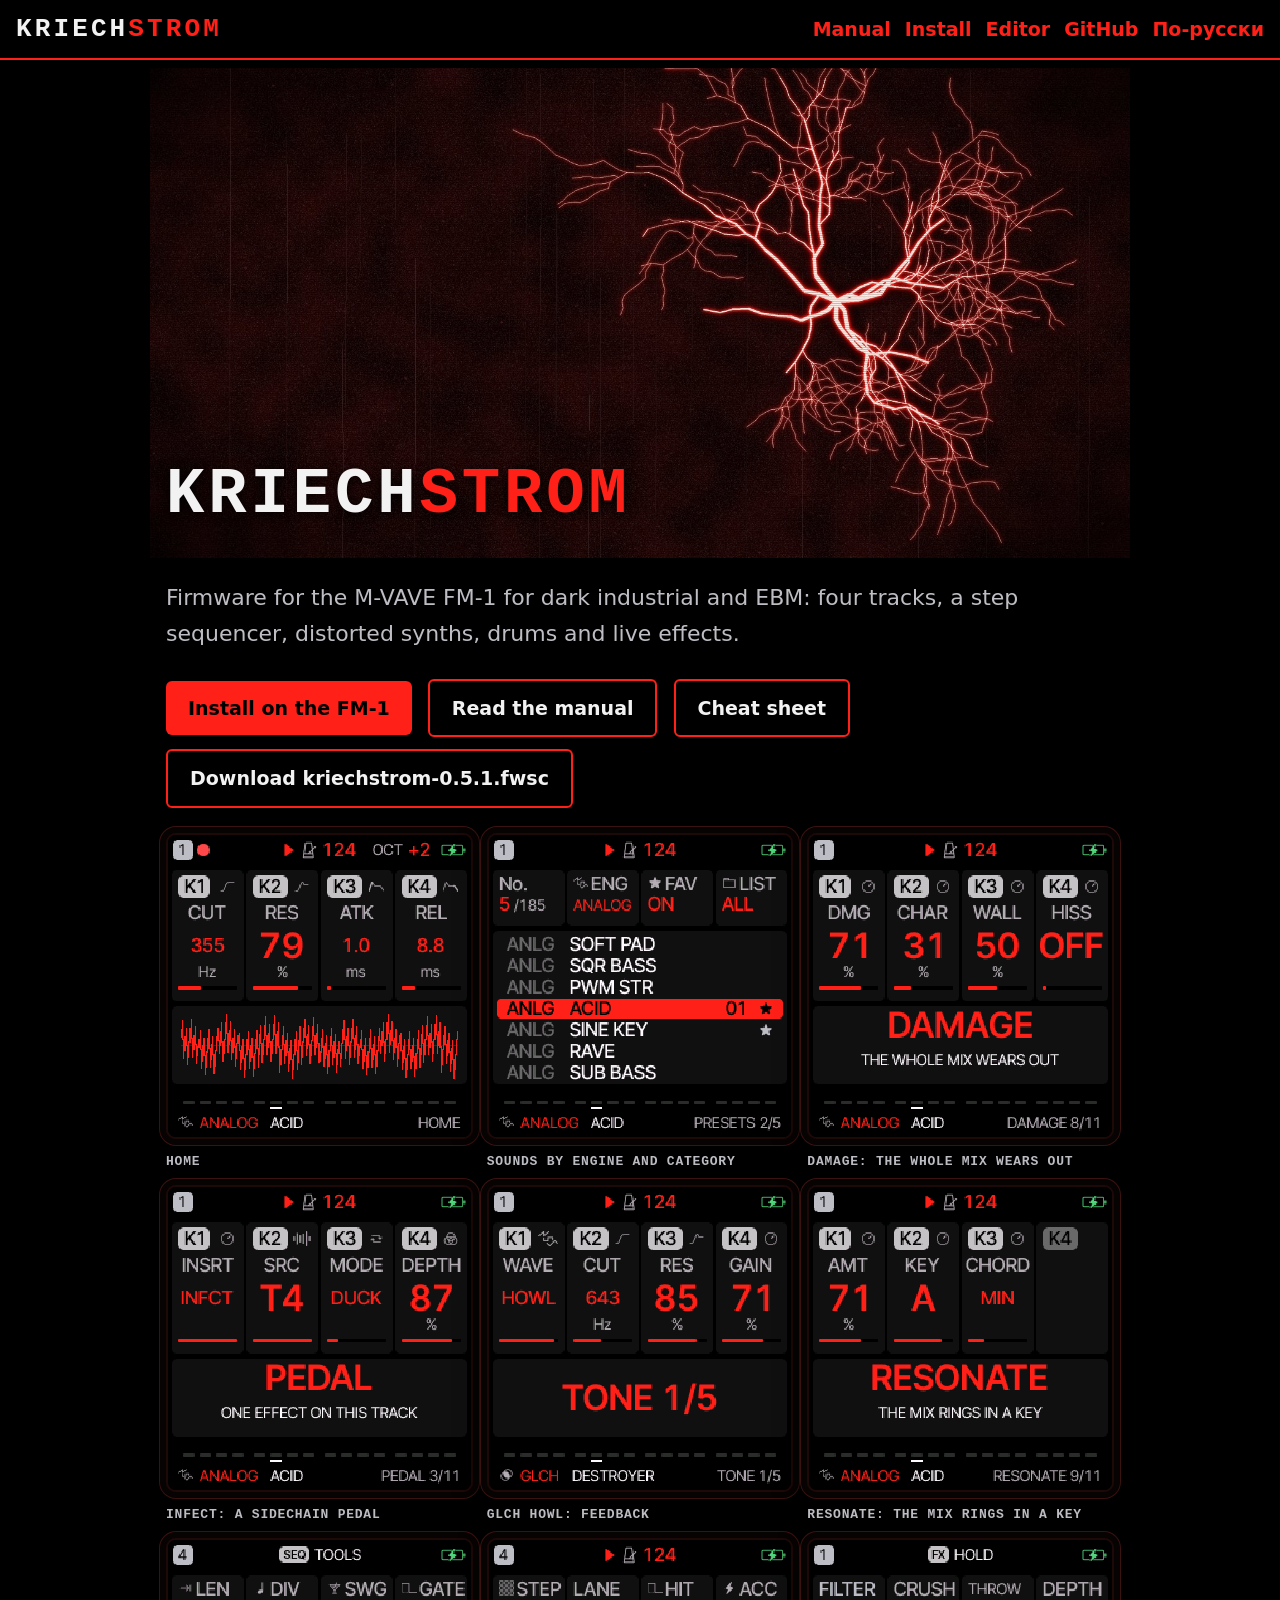
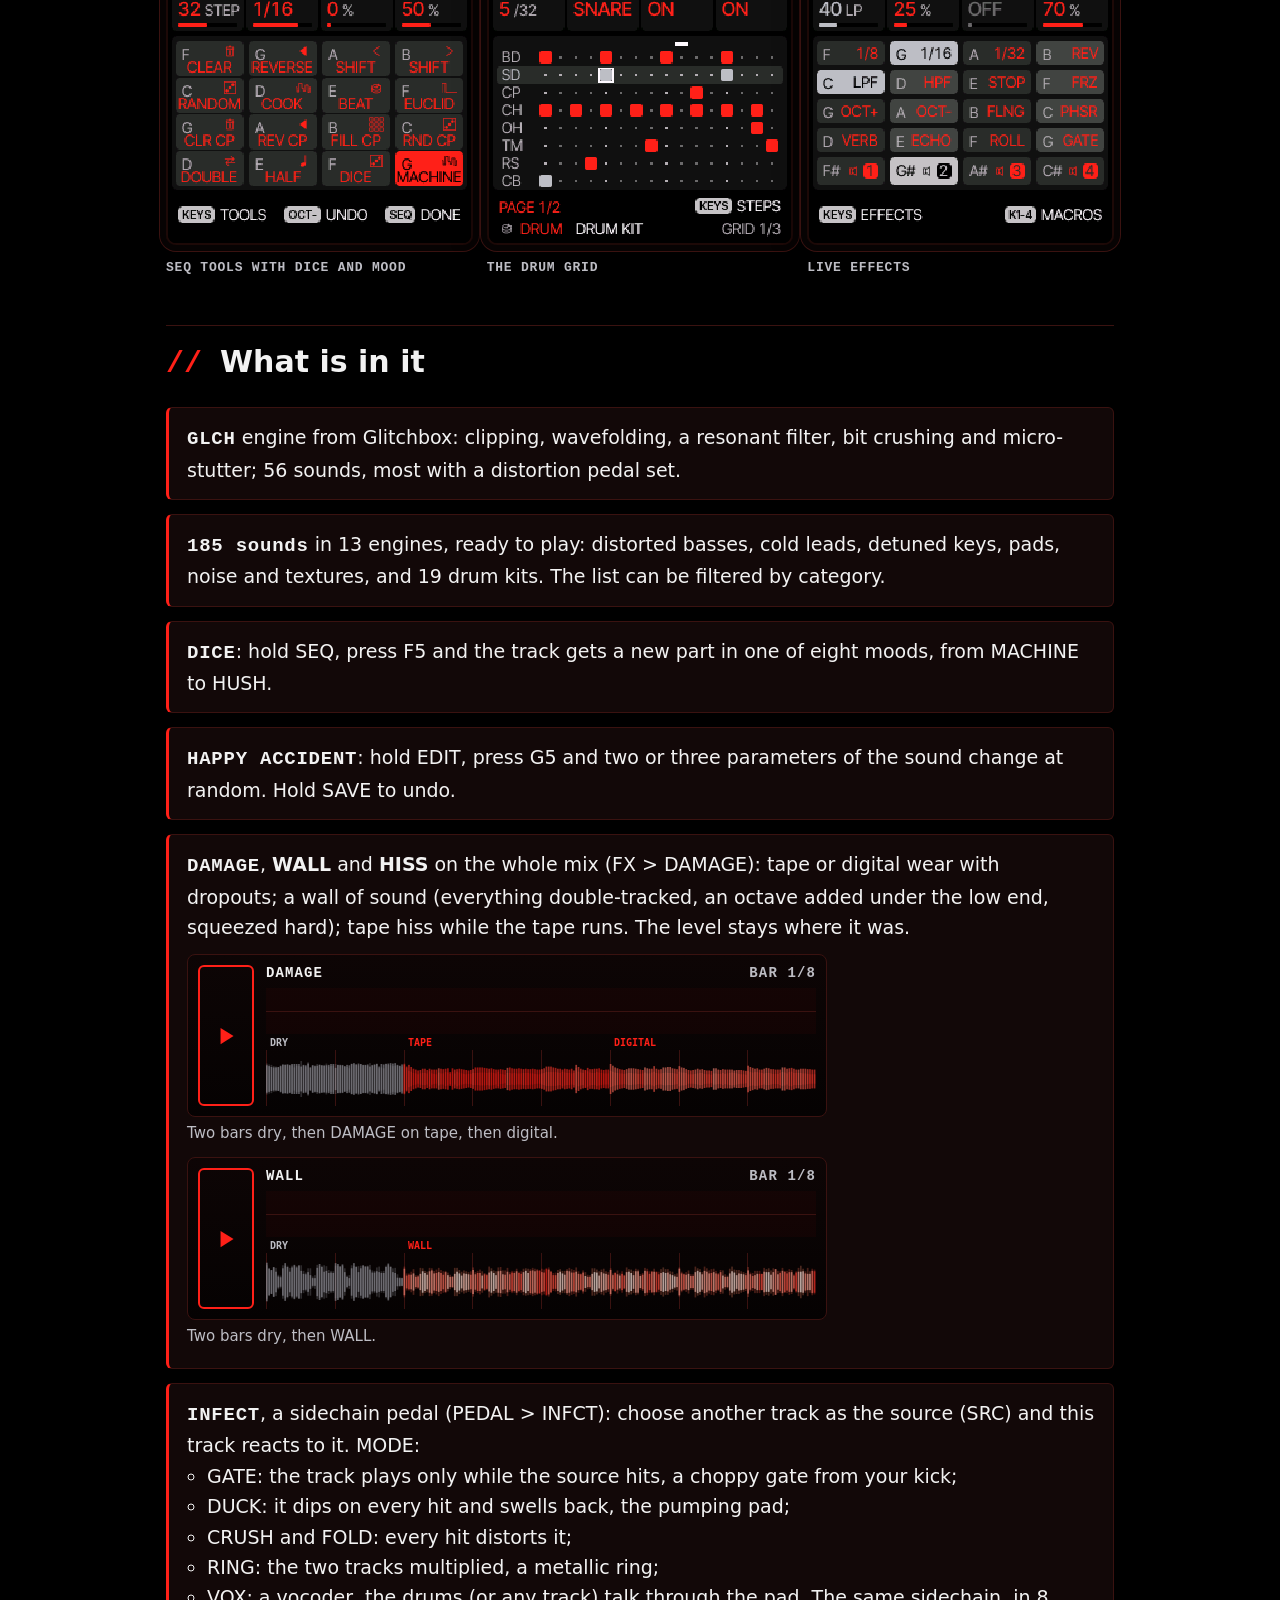
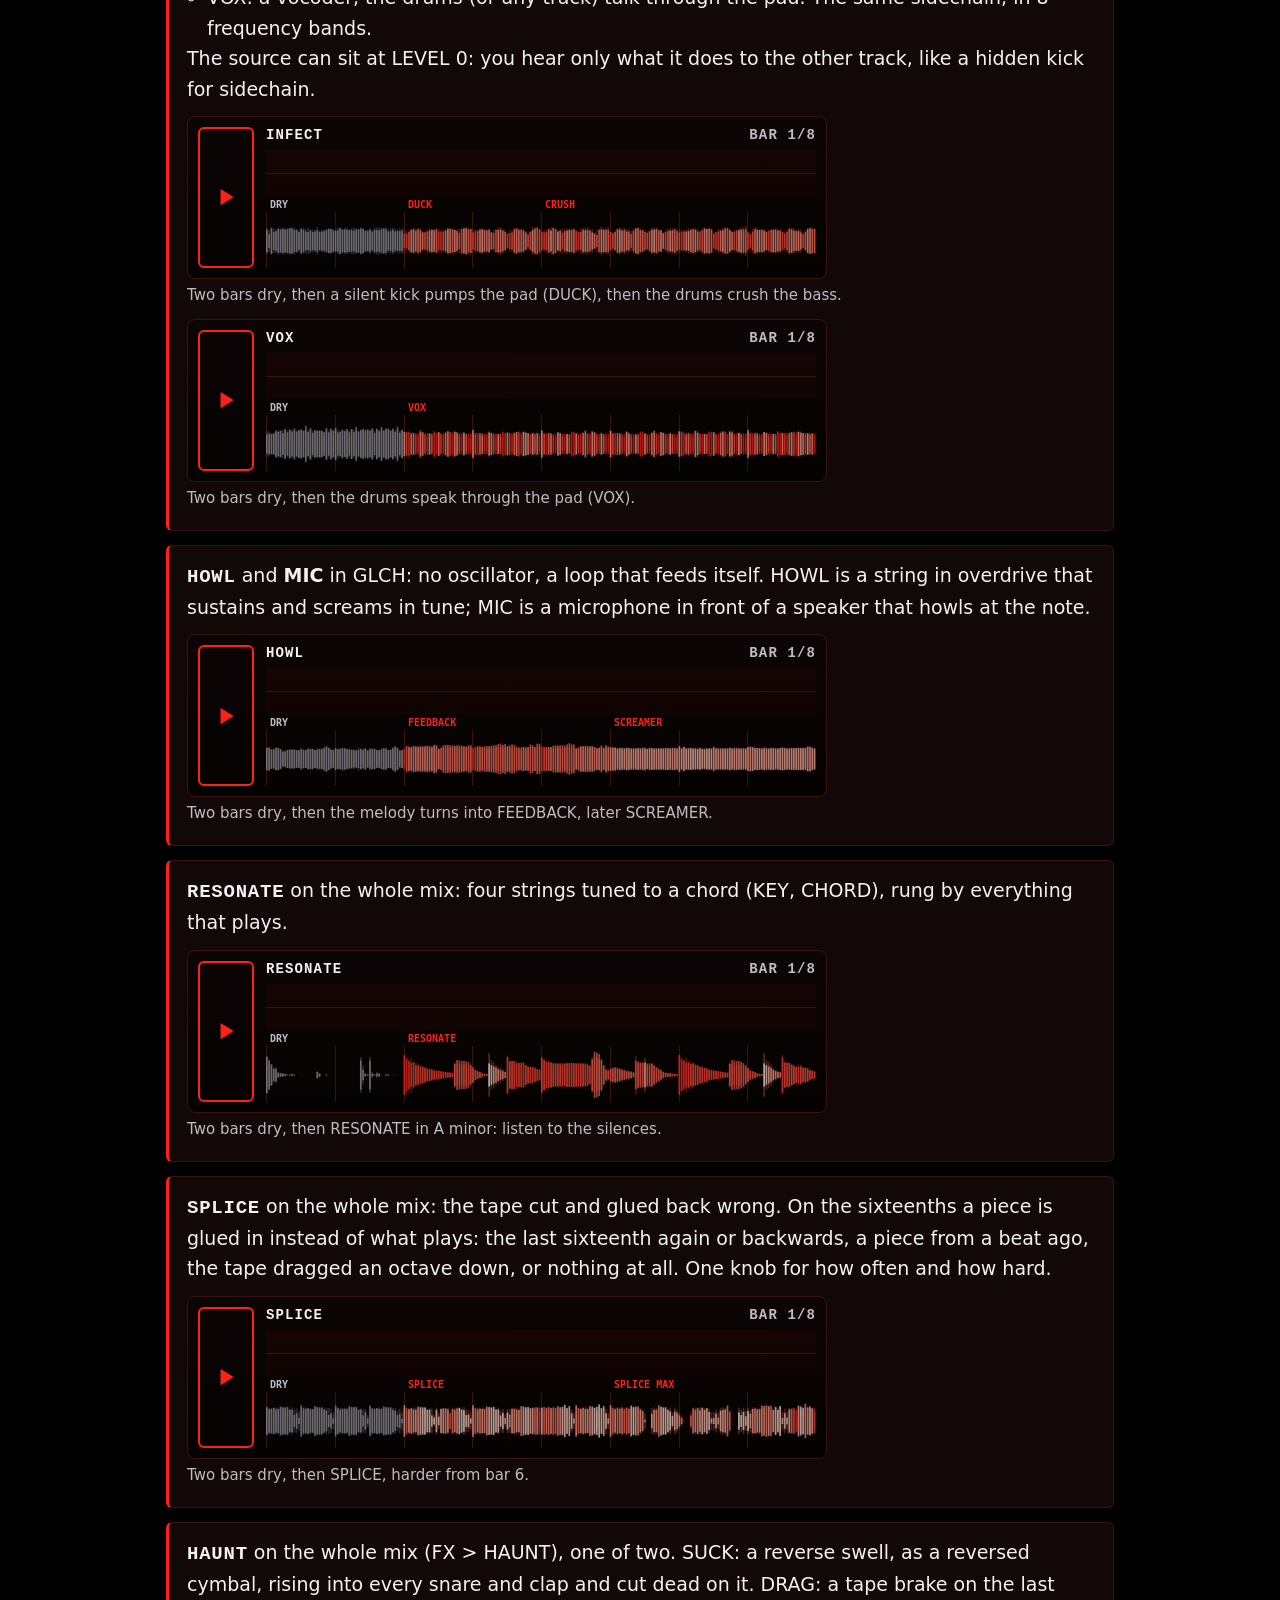
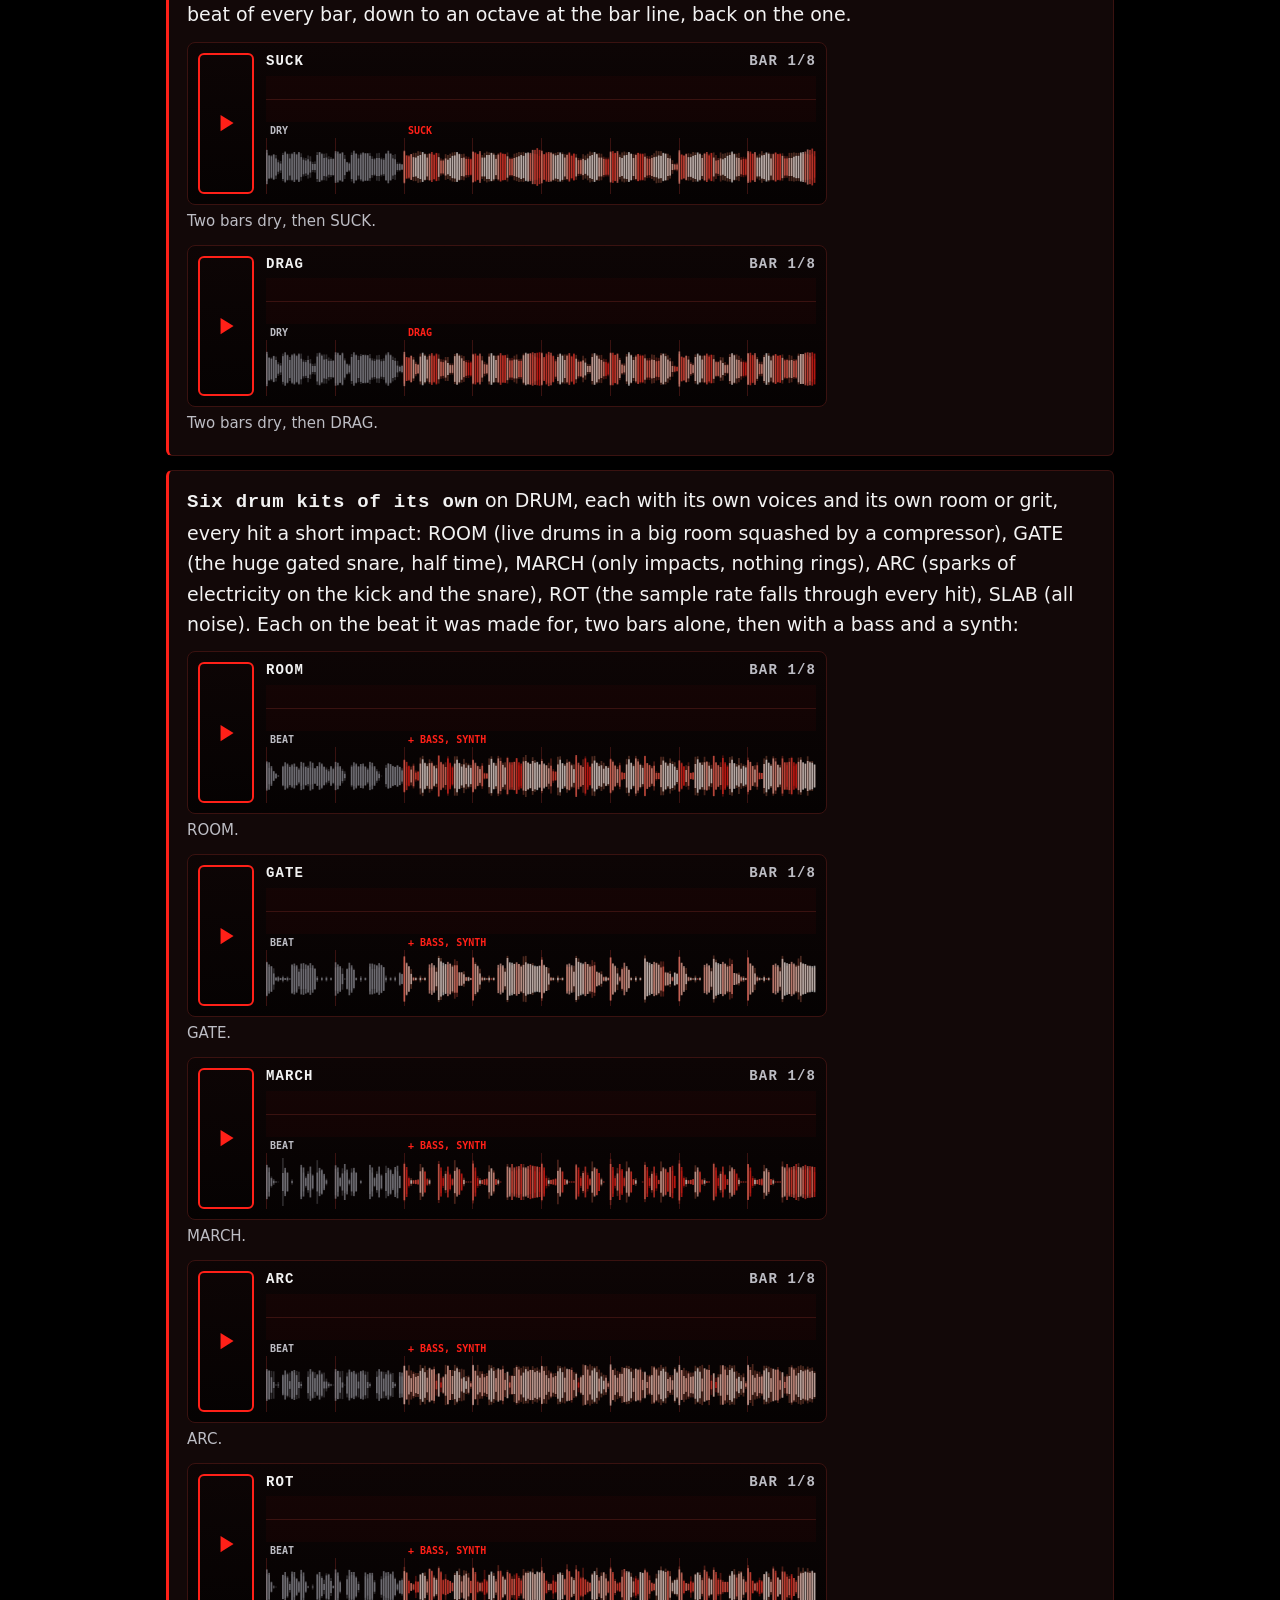
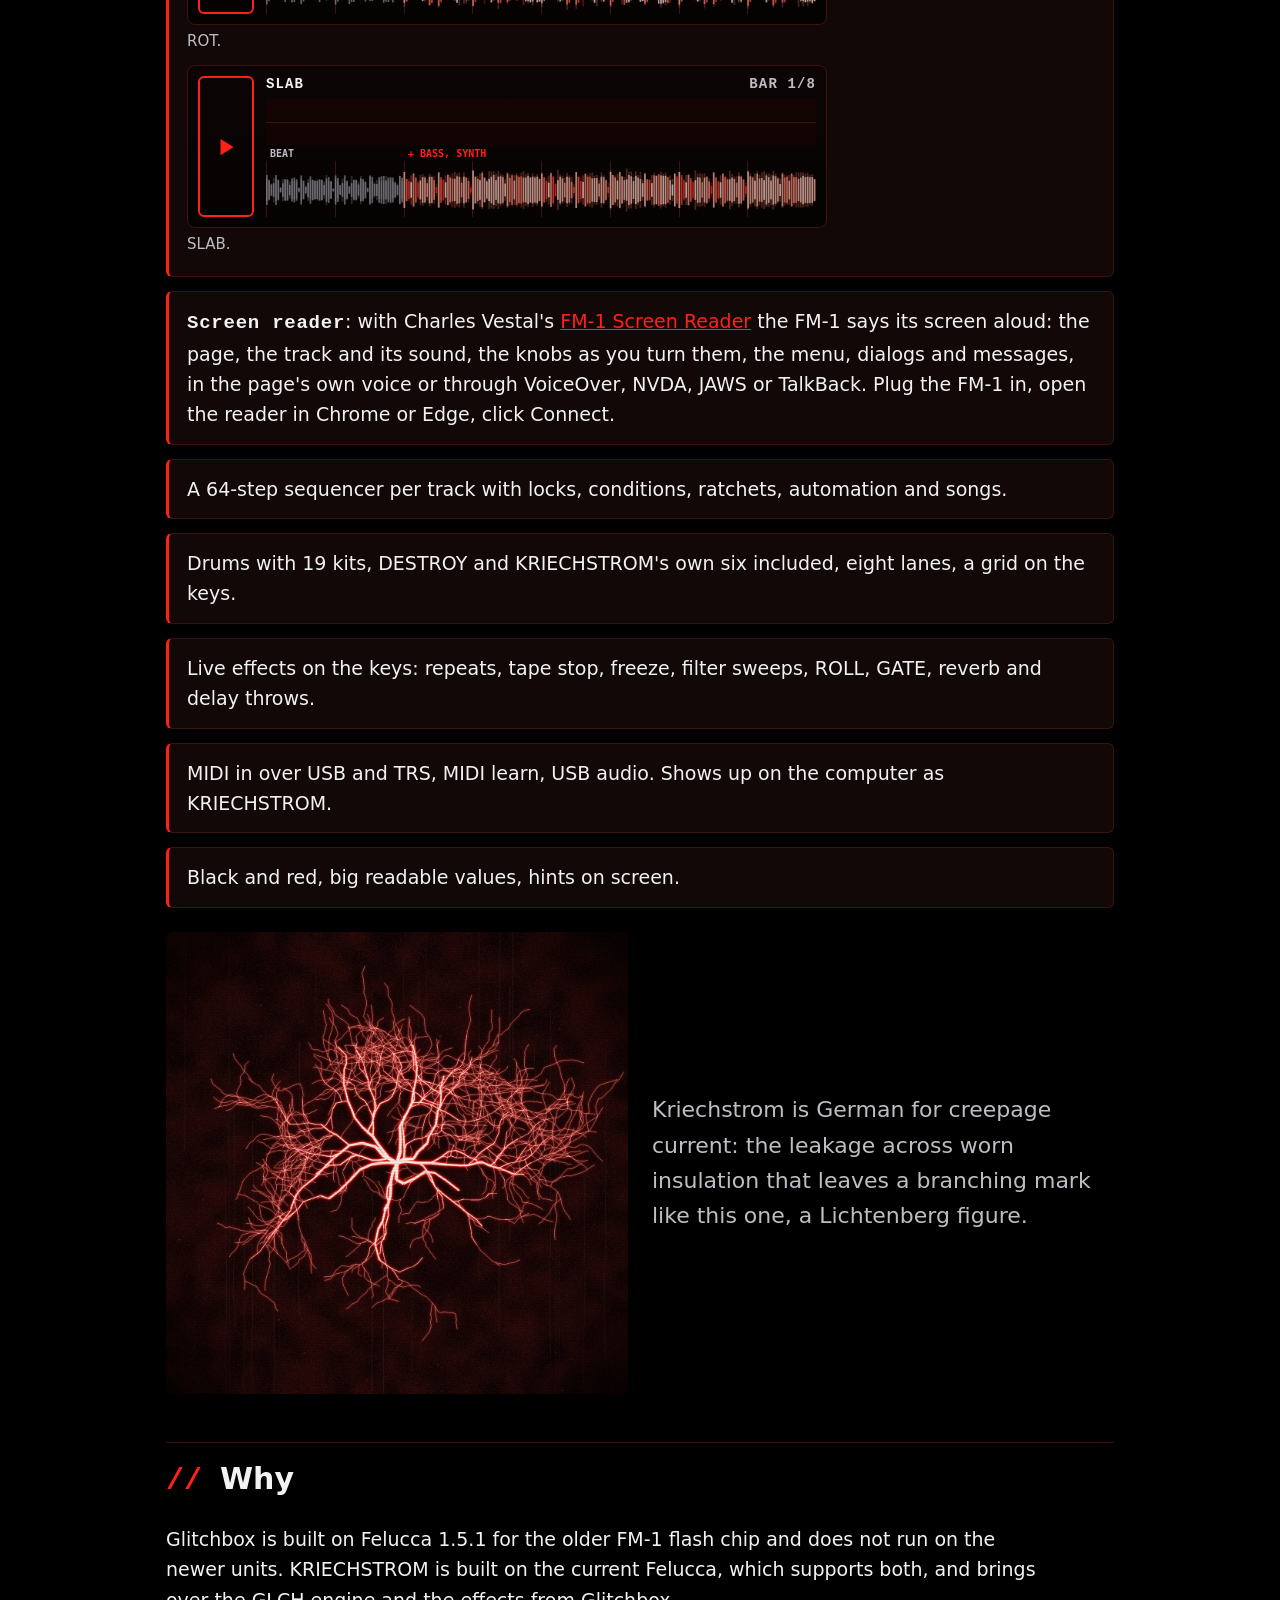
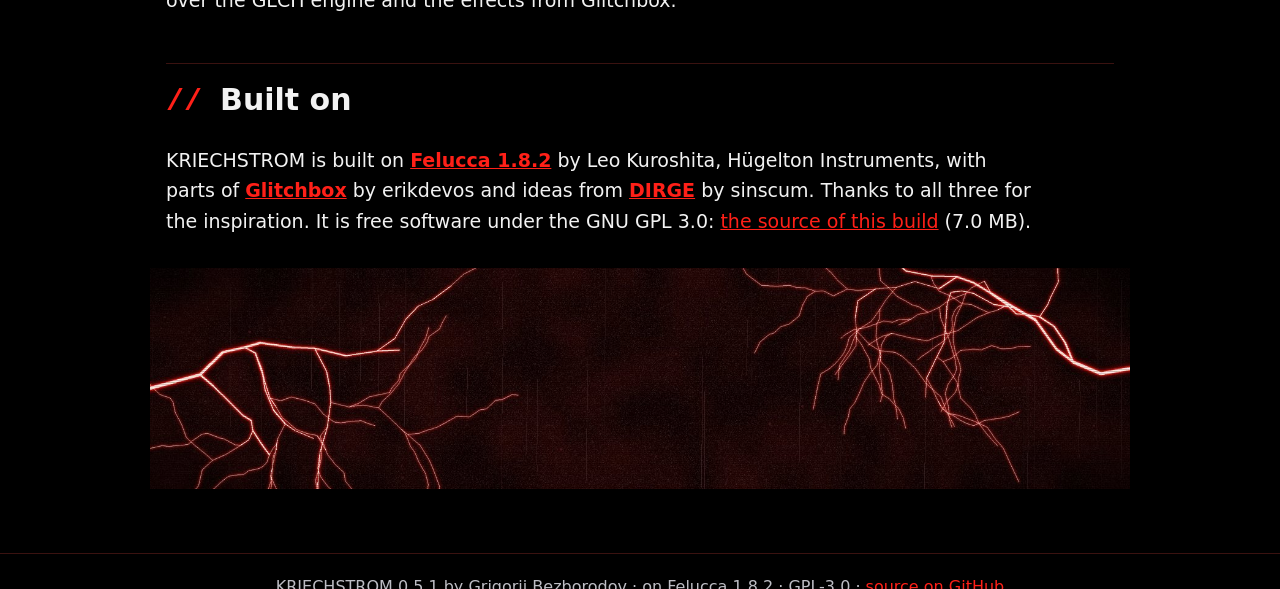
==== commit 93002e47: "site v0.5.1-2-g46c2780" ====
--- a/index.html
+++ b/index.html
@@ -14,7 +14,7 @@
 <body>
 <header class="top">
   <a class="logo" href="index.html">KRIECH<b>STROM</b></a>
-  <nav><a href="manual/en.html">Manual</a><a href="webapp/installer/">Install</a><a href="webapp/editor/">Editor</a><a href="ru.html">По-русски</a></nav>
+  <nav><a href="manual/en.html">Manual</a><a href="webapp/installer/">Install</a><a href="webapp/editor/">Editor</a><a href="https://github.com/Xforsa/kriechstrom">GitHub</a><a href="ru.html">По-русски</a></nav>
 </header>
 <main>
 <div class="hero"><img src="art/hero.jpg" alt="" width="1600" height="800"><h1>KRIECH<span class="red">STROM</span></h1></div>
@@ -111,6 +111,6 @@
 <a href="src/kriechstrom-0.5.1-src.tar.gz">the source of this build</a> (7.0 MB).</p>
 <img class="band" src="art/band.jpg" alt="" width="1600" height="360">
 </main>
-<footer>KRIECHSTROM 0.5.1 by Grigorii Bezborodov · on Felucca 1.8.2 · GPL-3.0</footer>
+<footer>KRIECHSTROM 0.5.1 by Grigorii Bezborodov · on Felucca 1.8.2 · GPL-3.0 · <a href="https://github.com/Xforsa/kriechstrom">source on GitHub</a></footer>
 </body>
 </html>
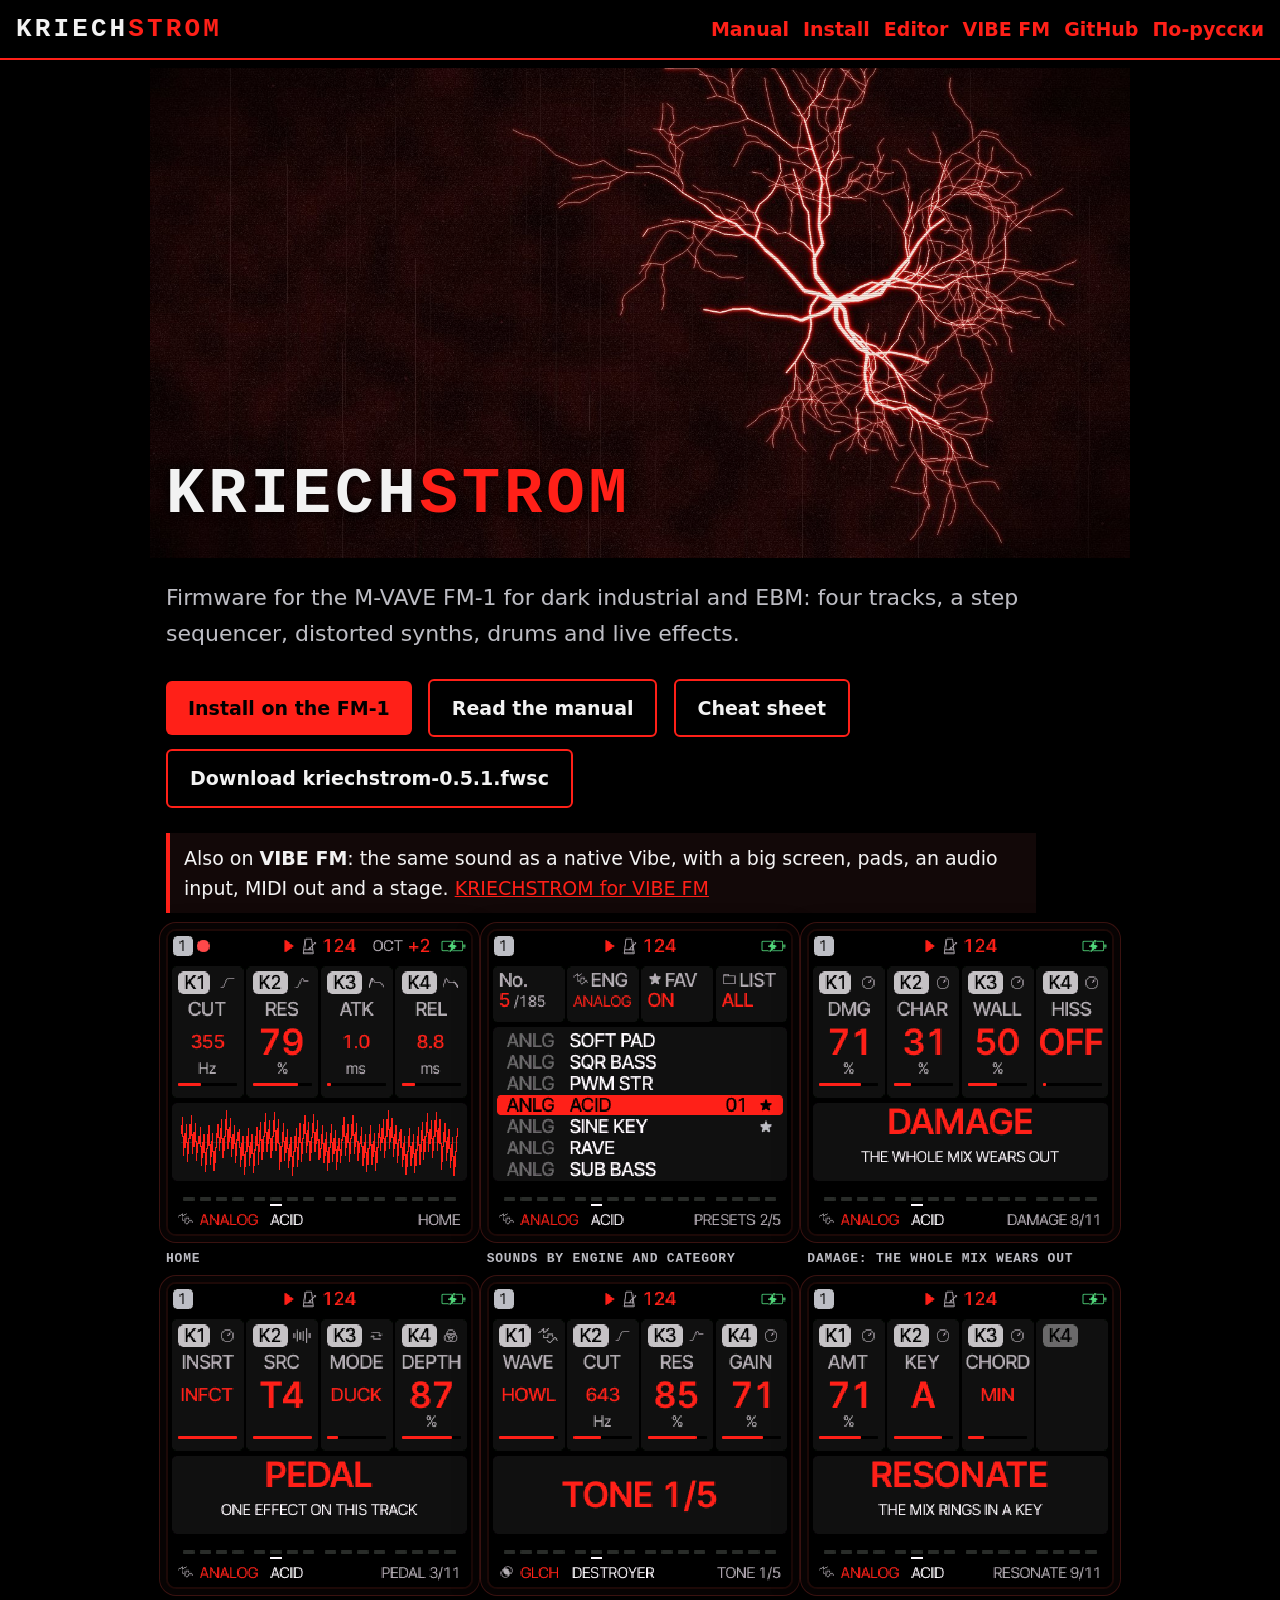
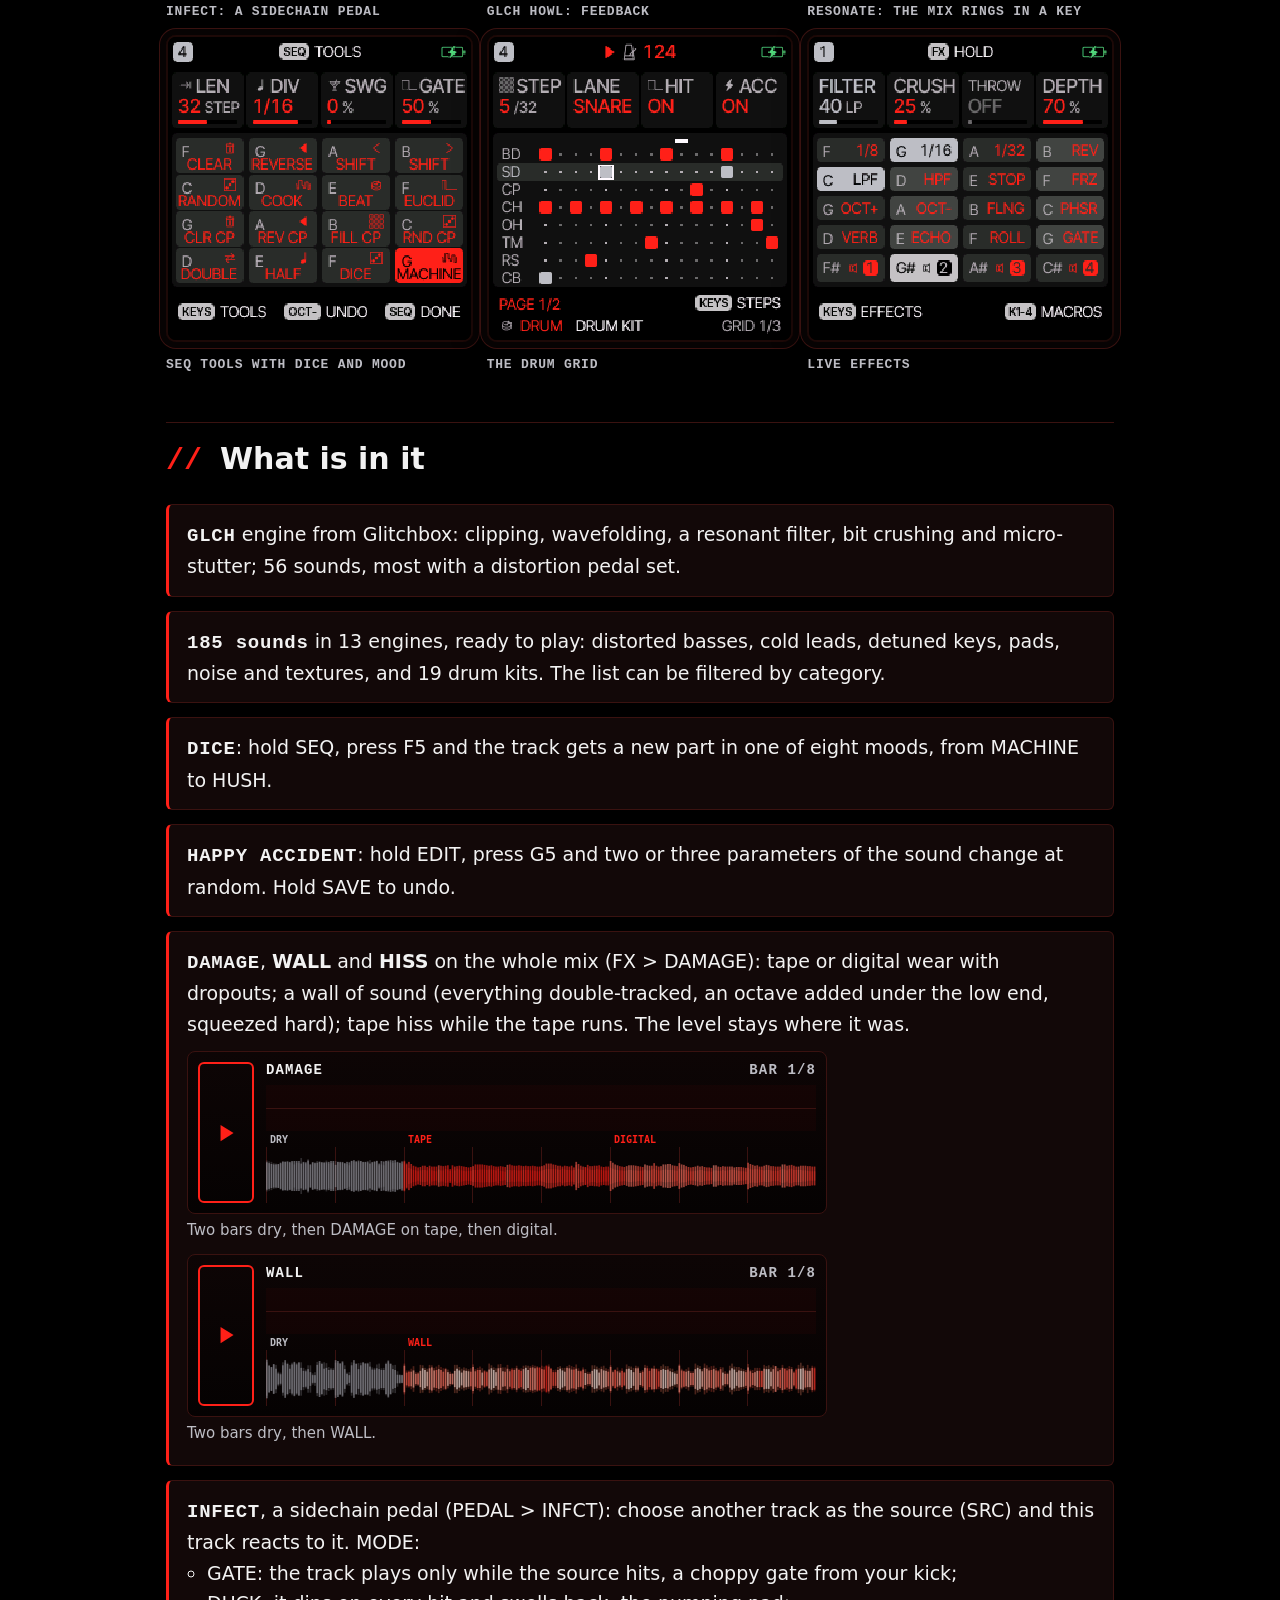
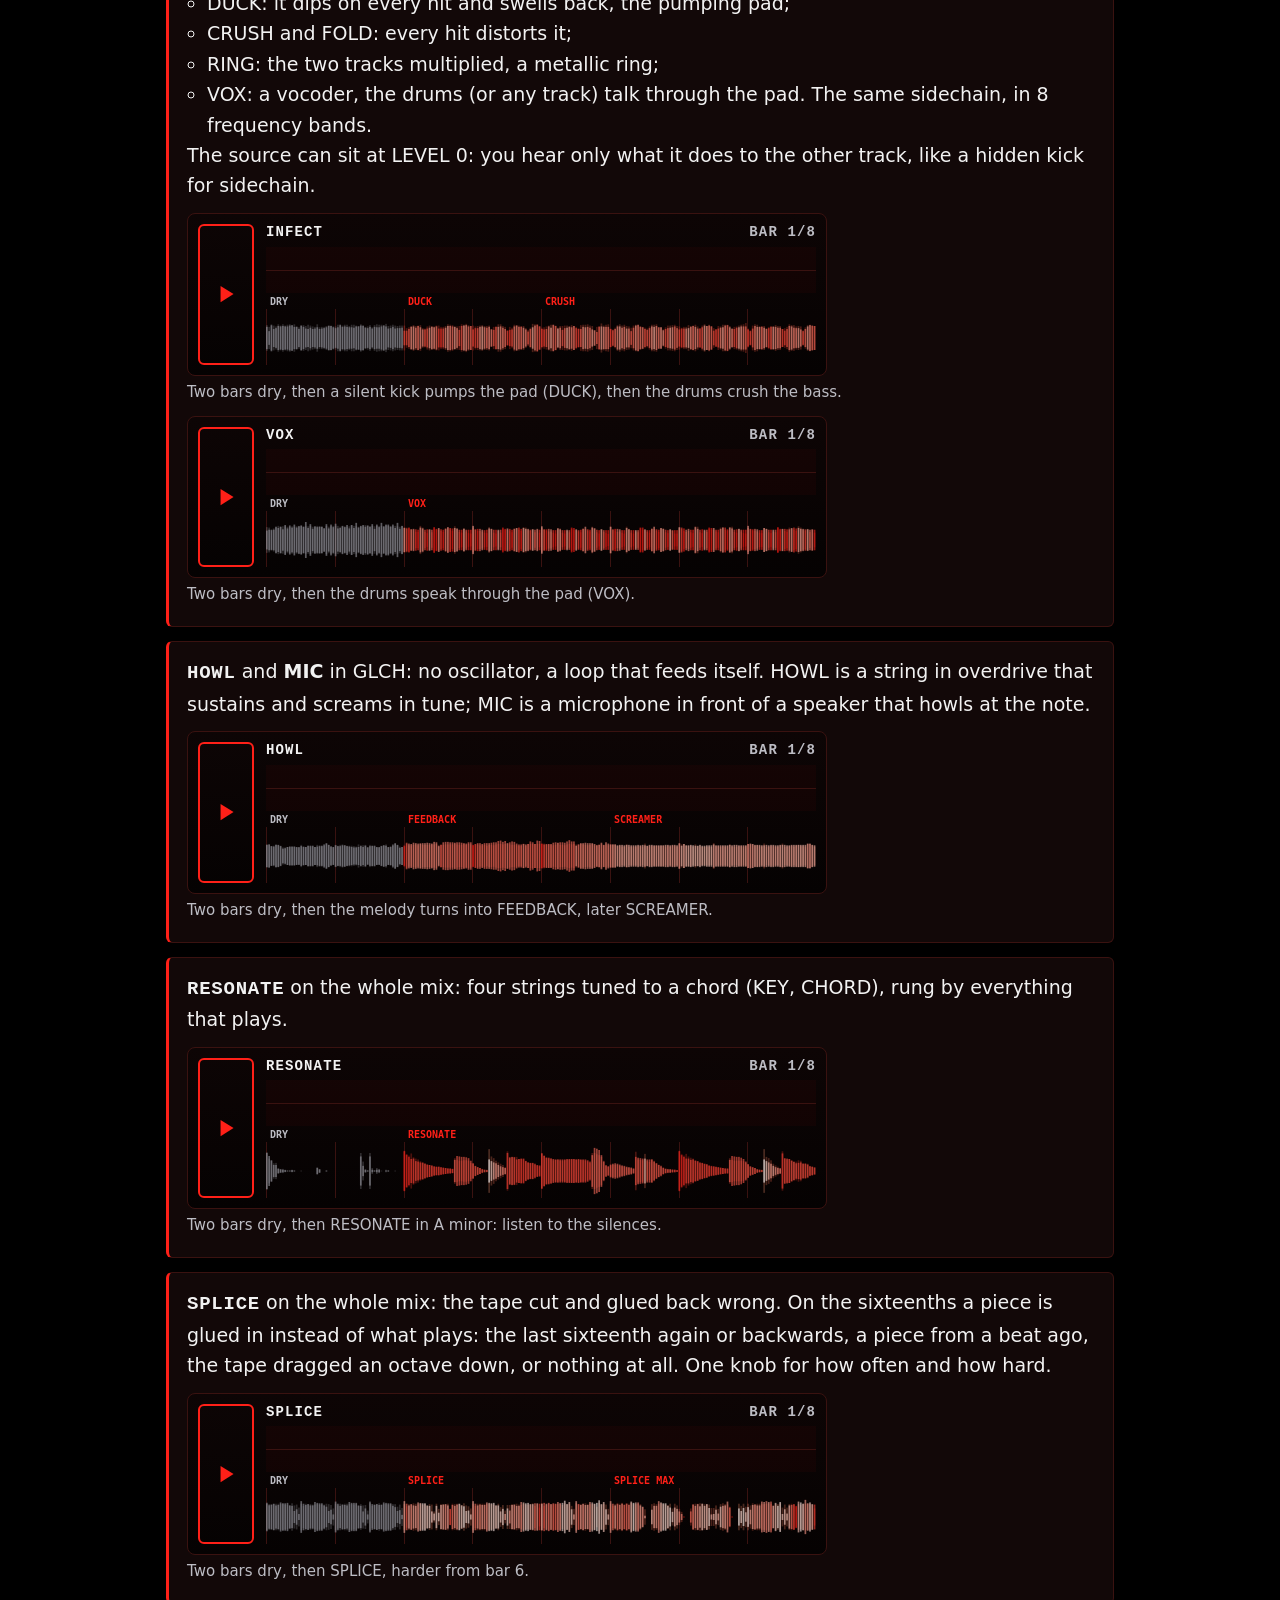
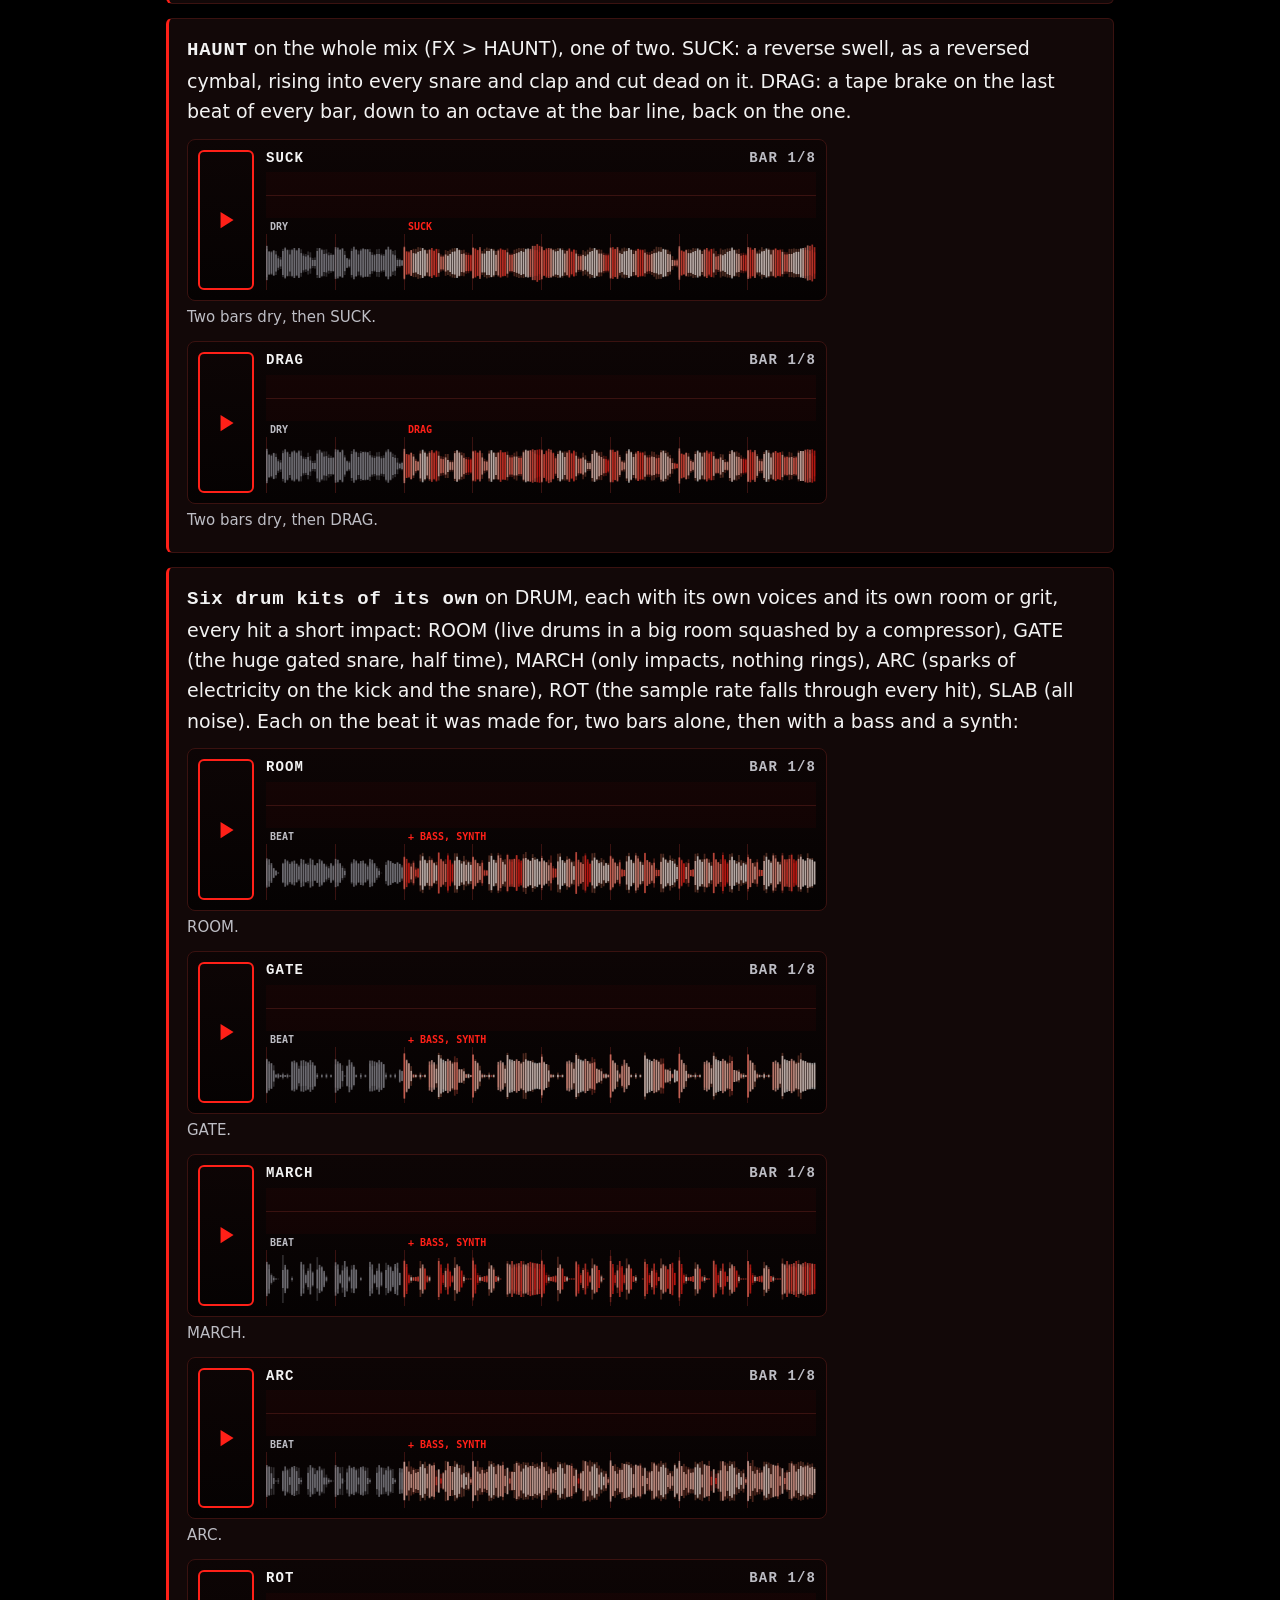
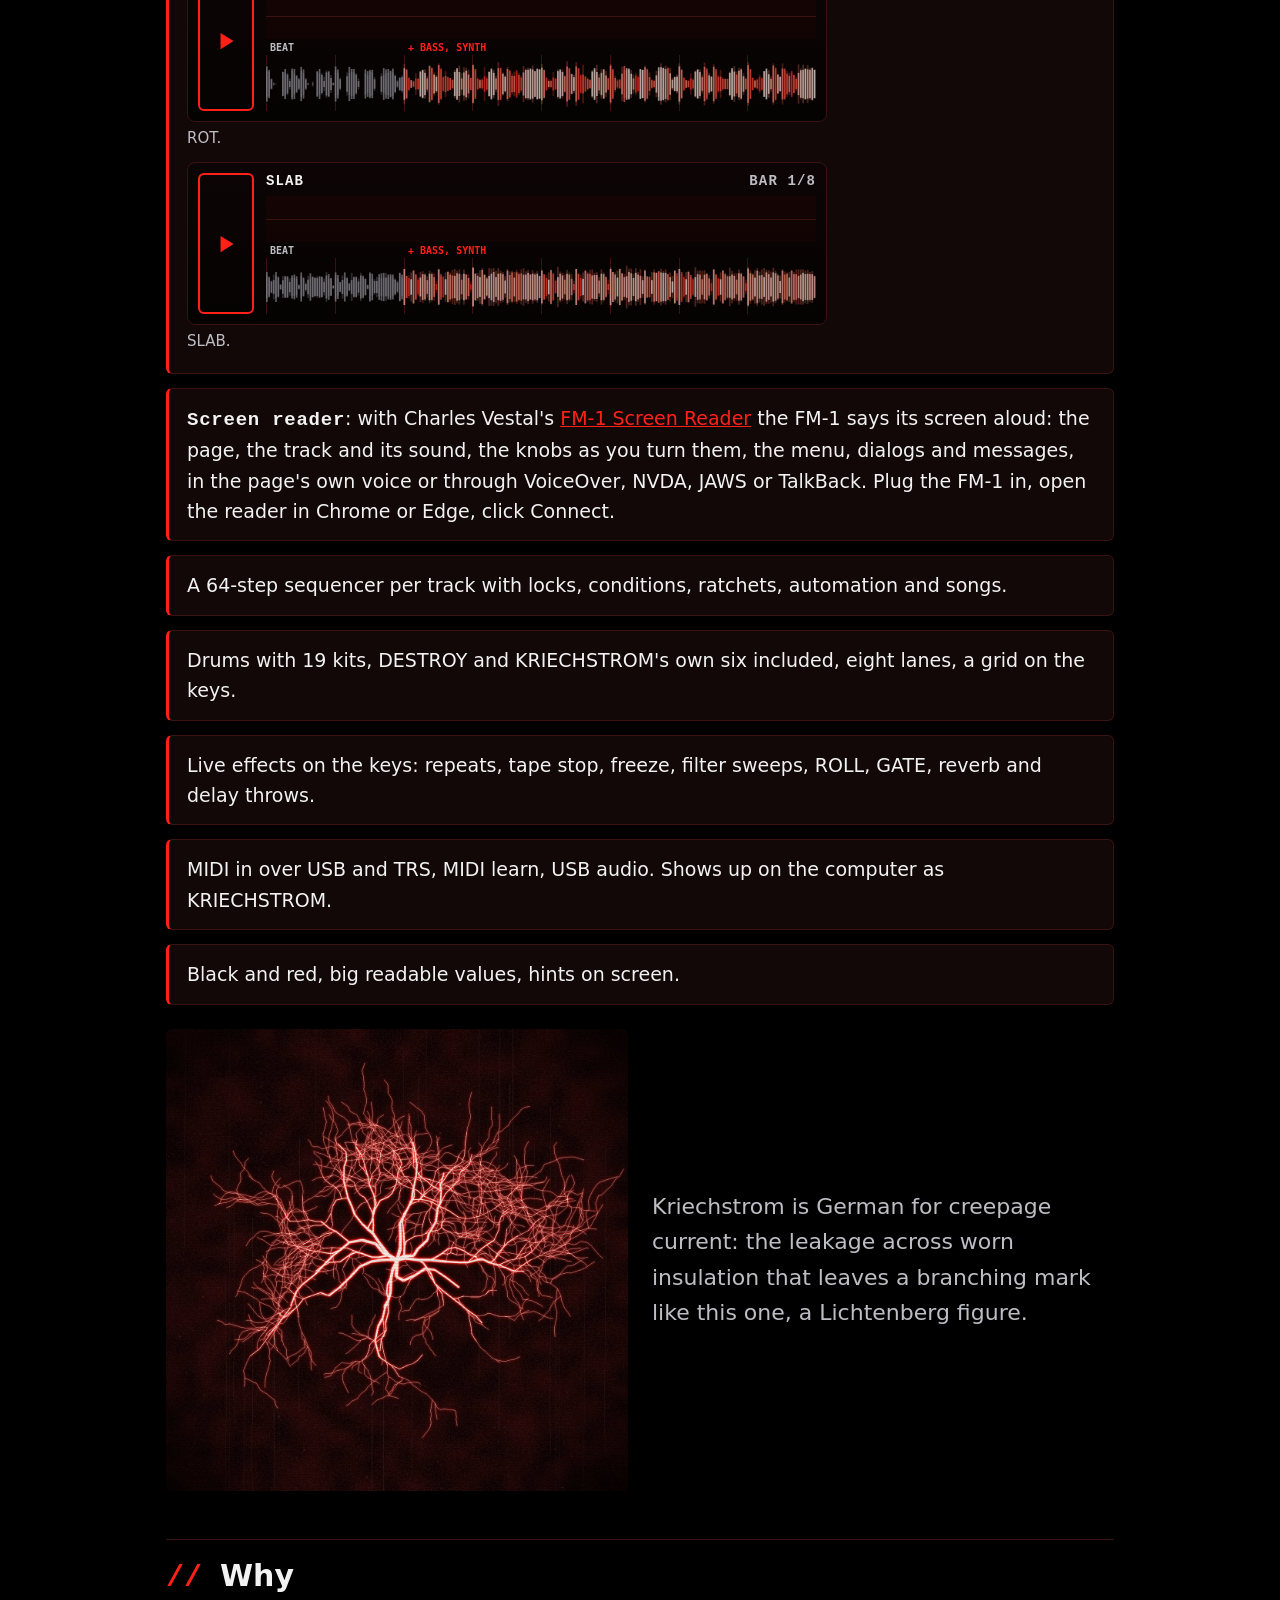
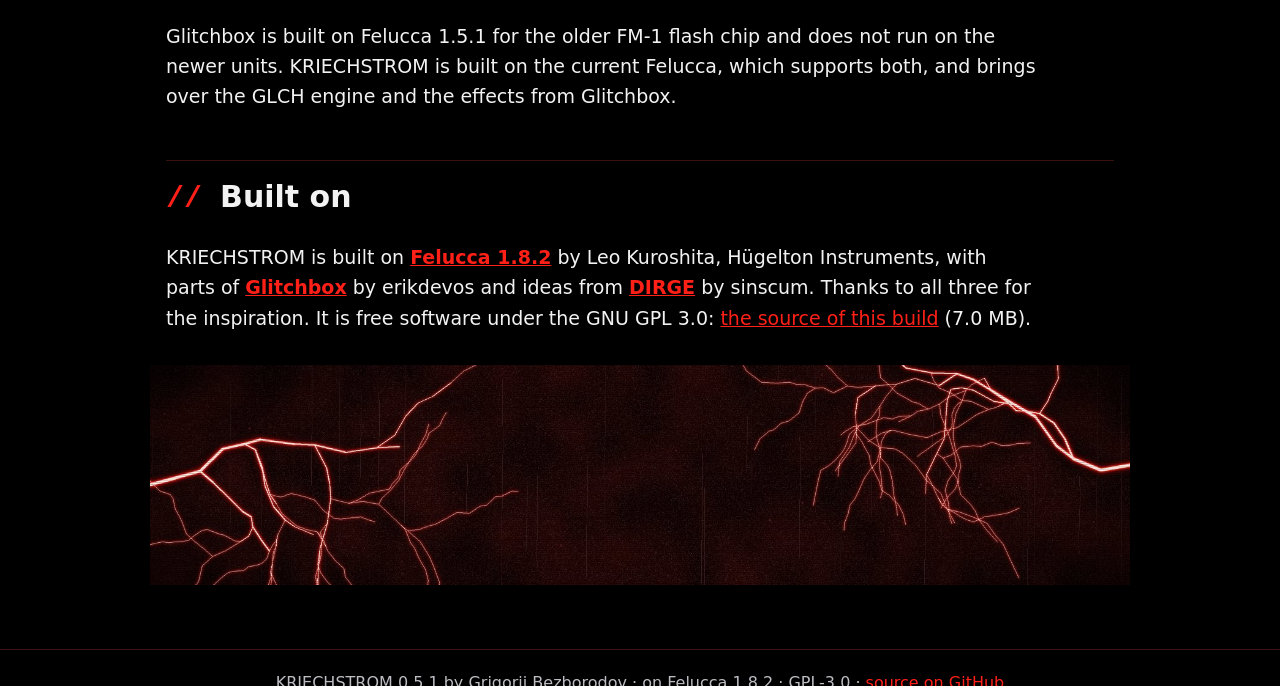
==== commit cc30ee7d: "site v0.5.1-5-g8bee859" ====
--- a/index.html
+++ b/index.html
@@ -14,7 +14,7 @@
 <body>
 <header class="top">
   <a class="logo" href="index.html">KRIECH<b>STROM</b></a>
-  <nav><a href="manual/en.html">Manual</a><a href="webapp/installer/">Install</a><a href="webapp/editor/">Editor</a><a href="https://github.com/Xforsa/kriechstrom">GitHub</a><a href="ru.html">По-русски</a></nav>
+  <nav><a href="manual/en.html">Manual</a><a href="webapp/installer/">Install</a><a href="webapp/editor/">Editor</a><a href="https://xforsa.github.io/kriechstrom-vibe/">VIBE FM</a><a href="https://github.com/Xforsa/kriechstrom">GitHub</a><a href="ru.html">По-русски</a></nav>
 </header>
 <main>
 <div class="hero"><img src="art/hero.jpg" alt="" width="1600" height="800"><h1>KRIECH<span class="red">STROM</span></h1></div>
@@ -26,6 +26,8 @@
   <a class="btn ghost" href="manual/en.html#cheat">Cheat sheet</a>
   <a class="btn ghost" href="firmware/kriechstrom-0.5.1.fwsc">Download kriechstrom-0.5.1.fwsc</a>
 </p>
+
+<p class="note">Also on <b>VIBE FM</b>: the same sound as a native Vibe, with a big screen, pads, an audio input, MIDI out and a stage. <a href="https://xforsa.github.io/kriechstrom-vibe/">KRIECHSTROM for VIBE FM</a></p>
 
 <div class="shots">
   <figure><img src="shots/home.png" alt="HOME"><figcaption>HOME</figcaption></figure>
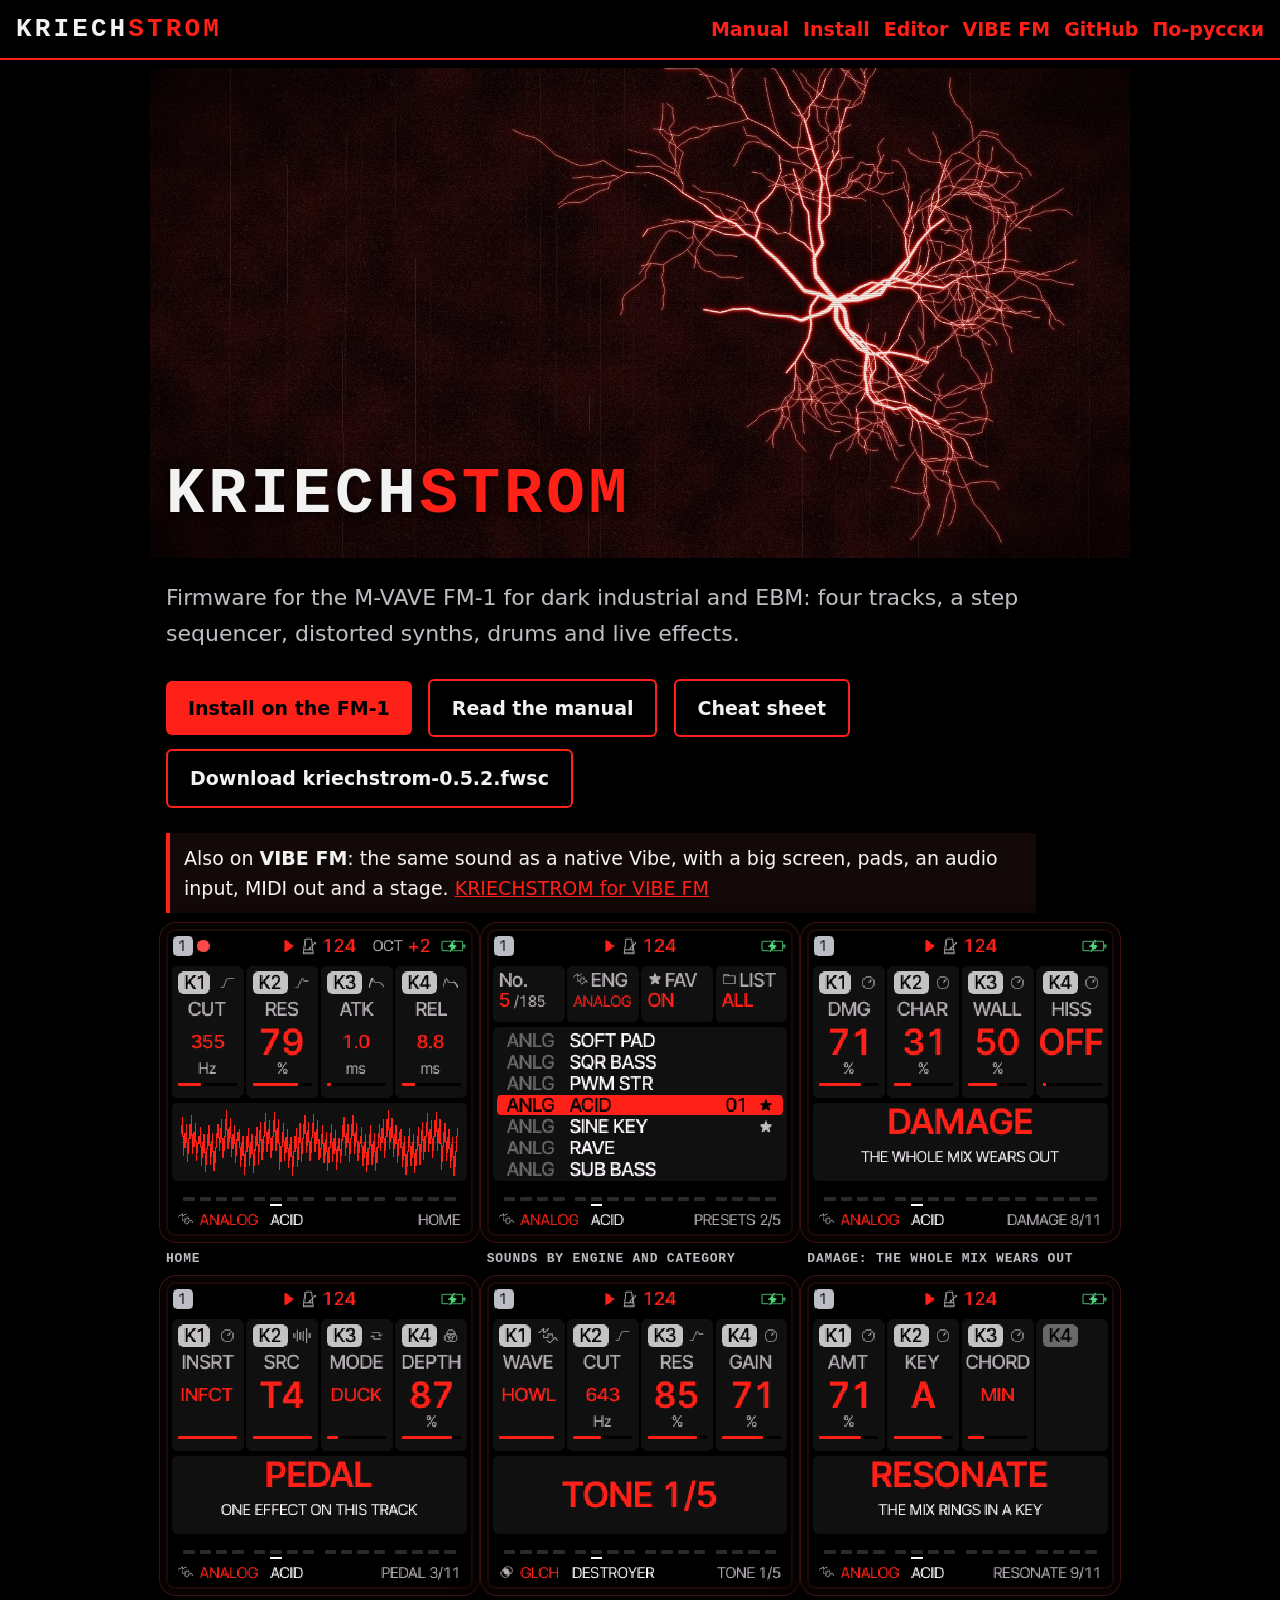
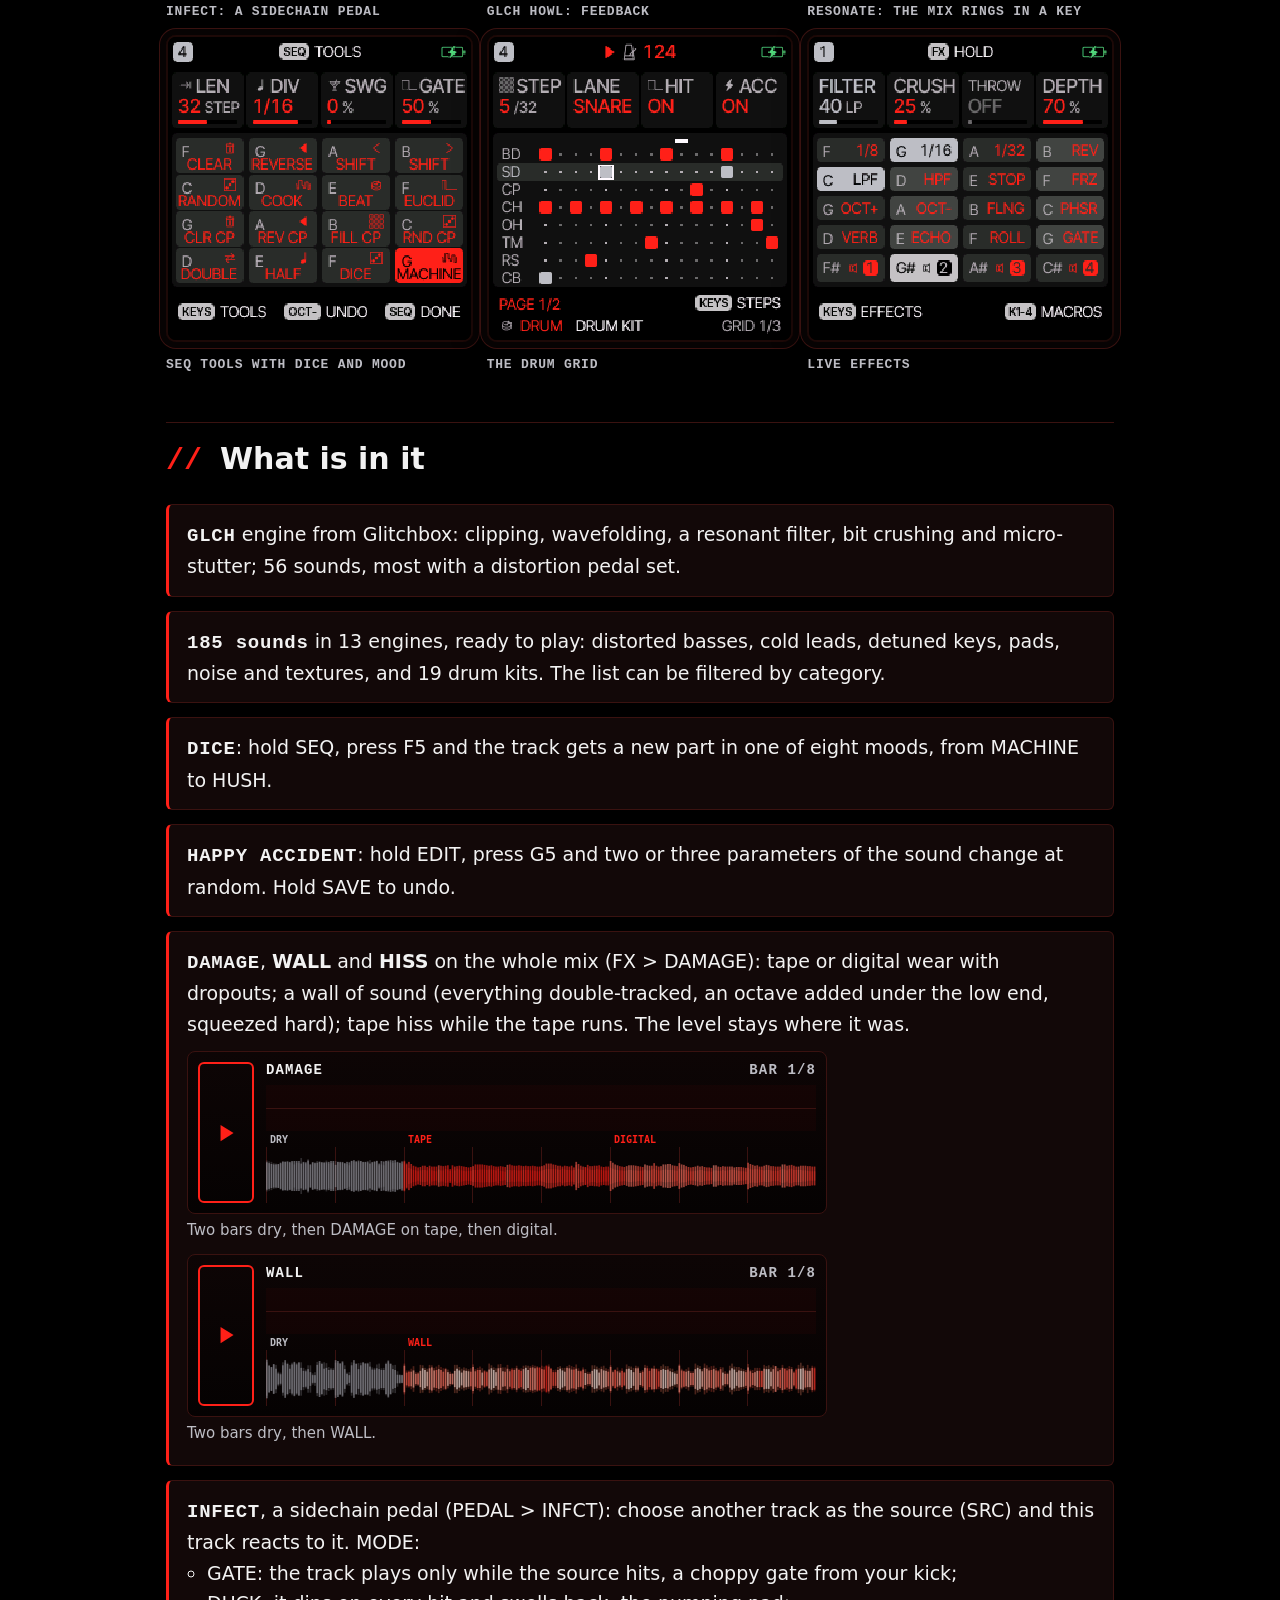
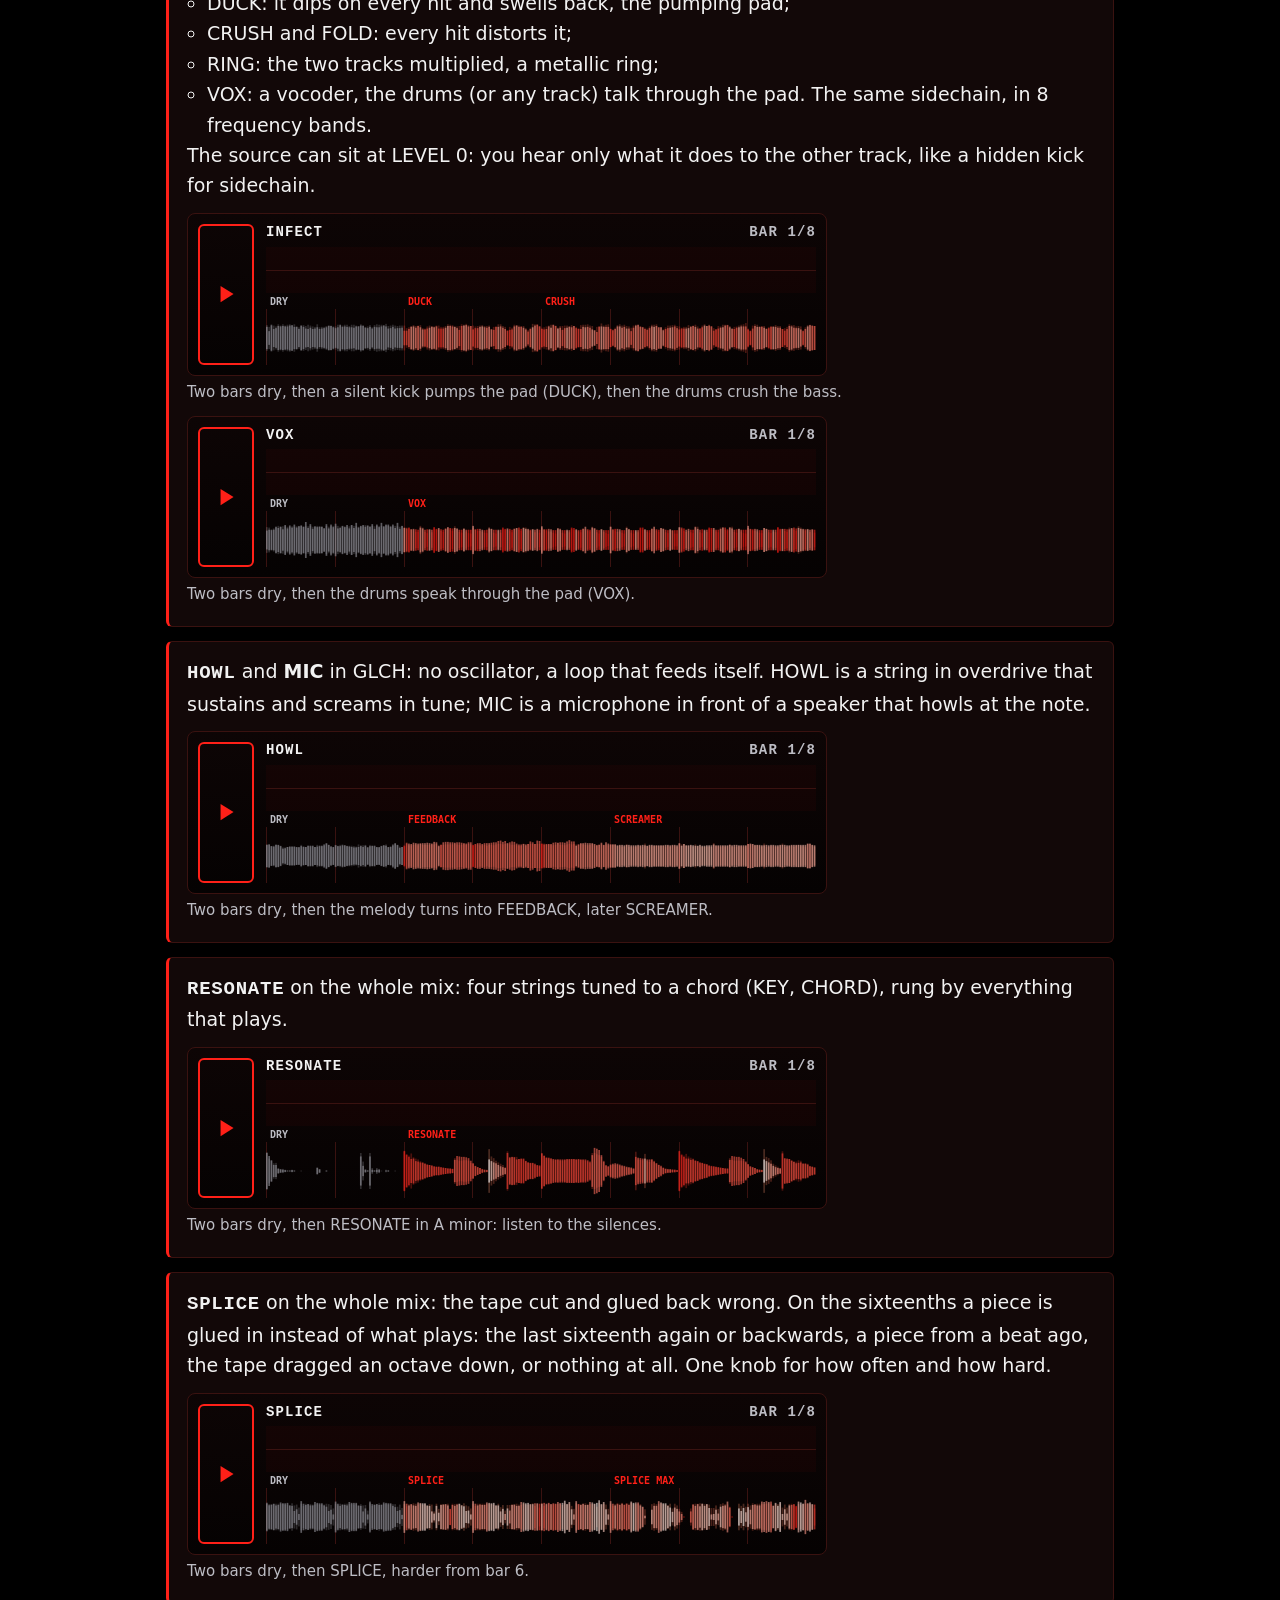
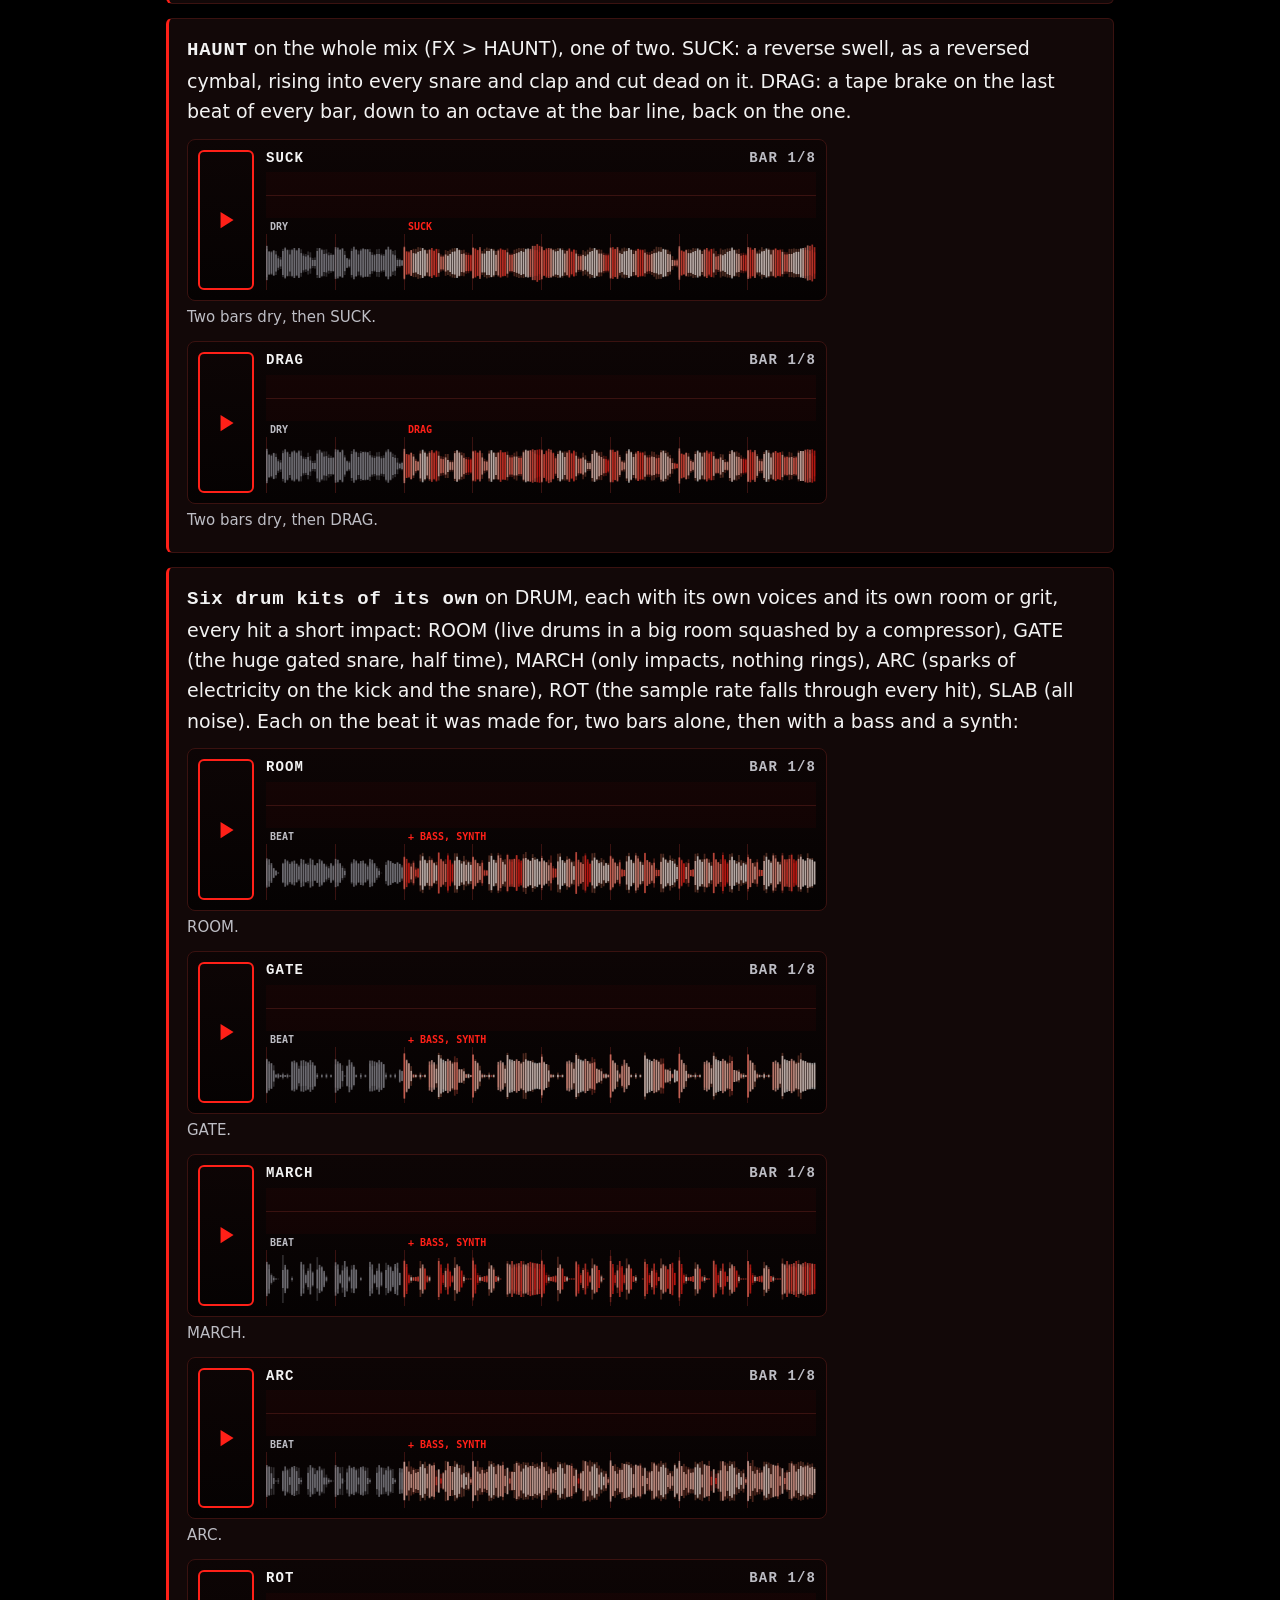
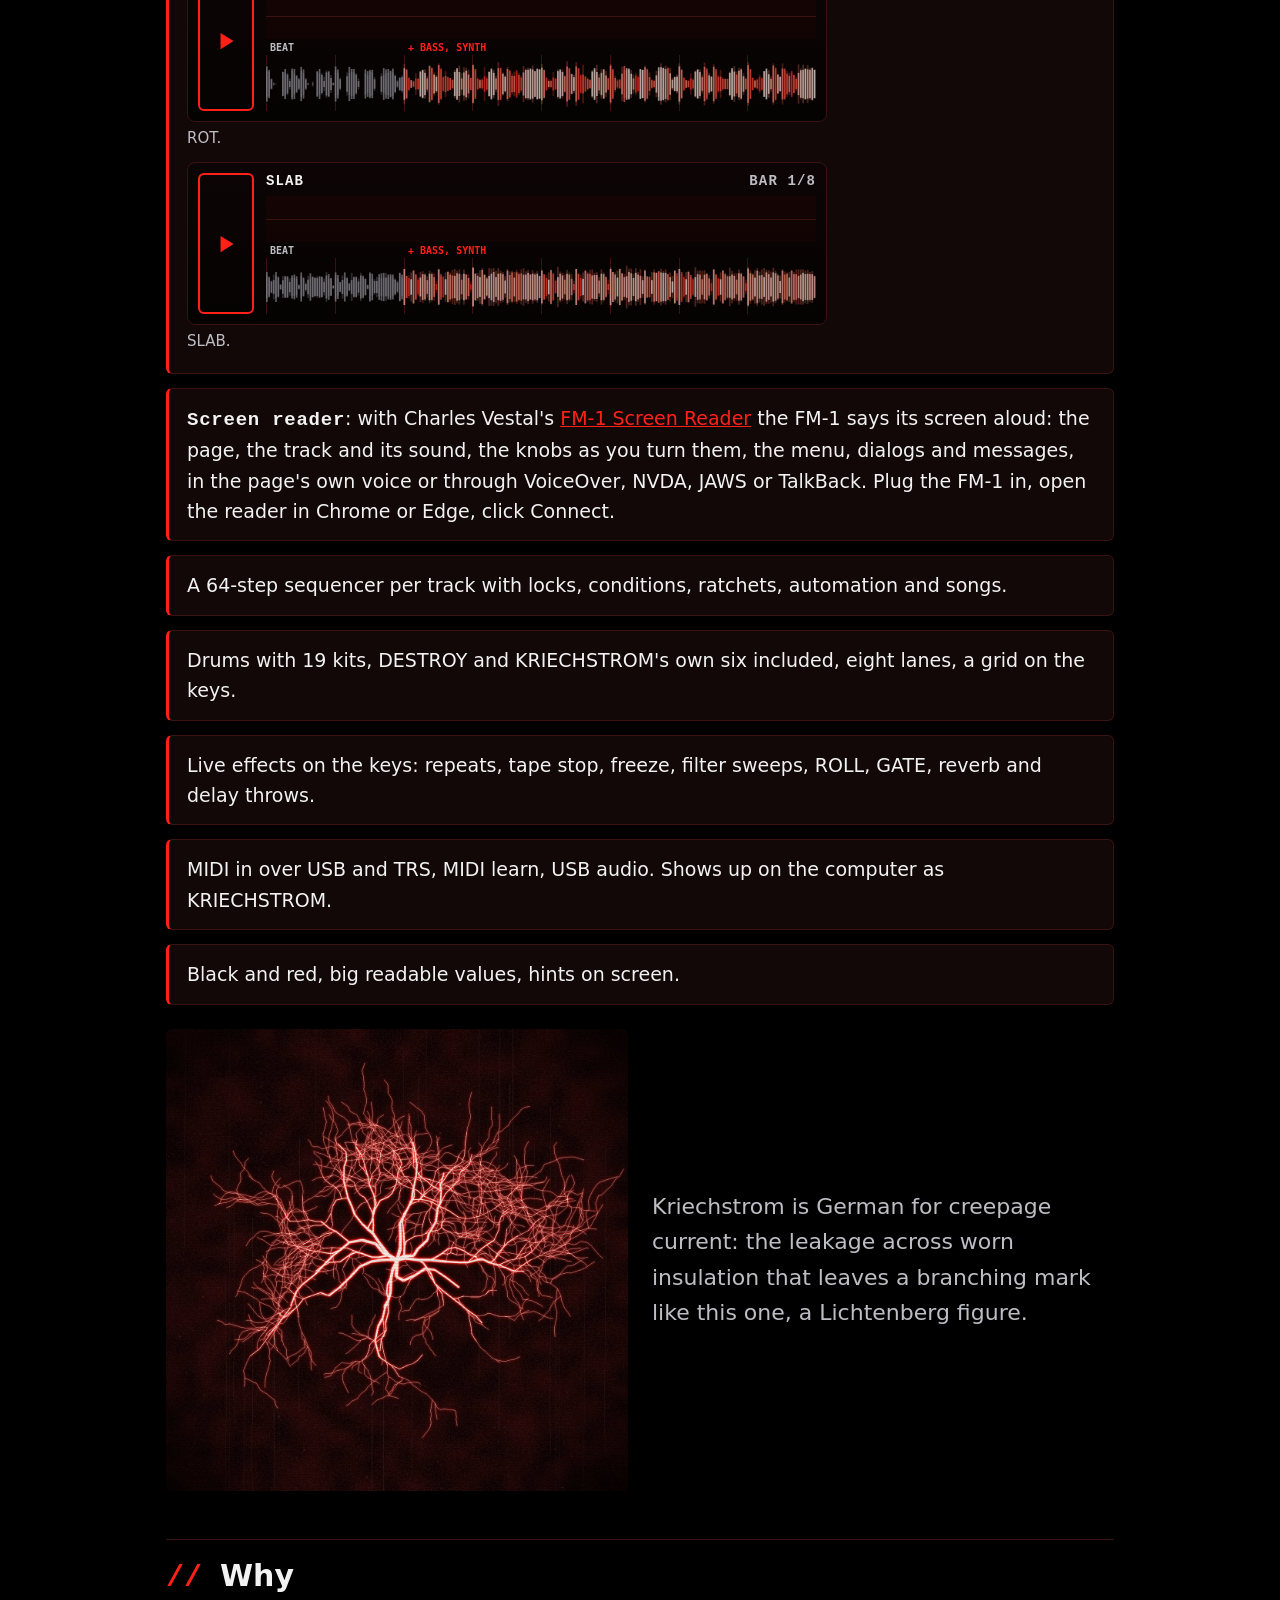
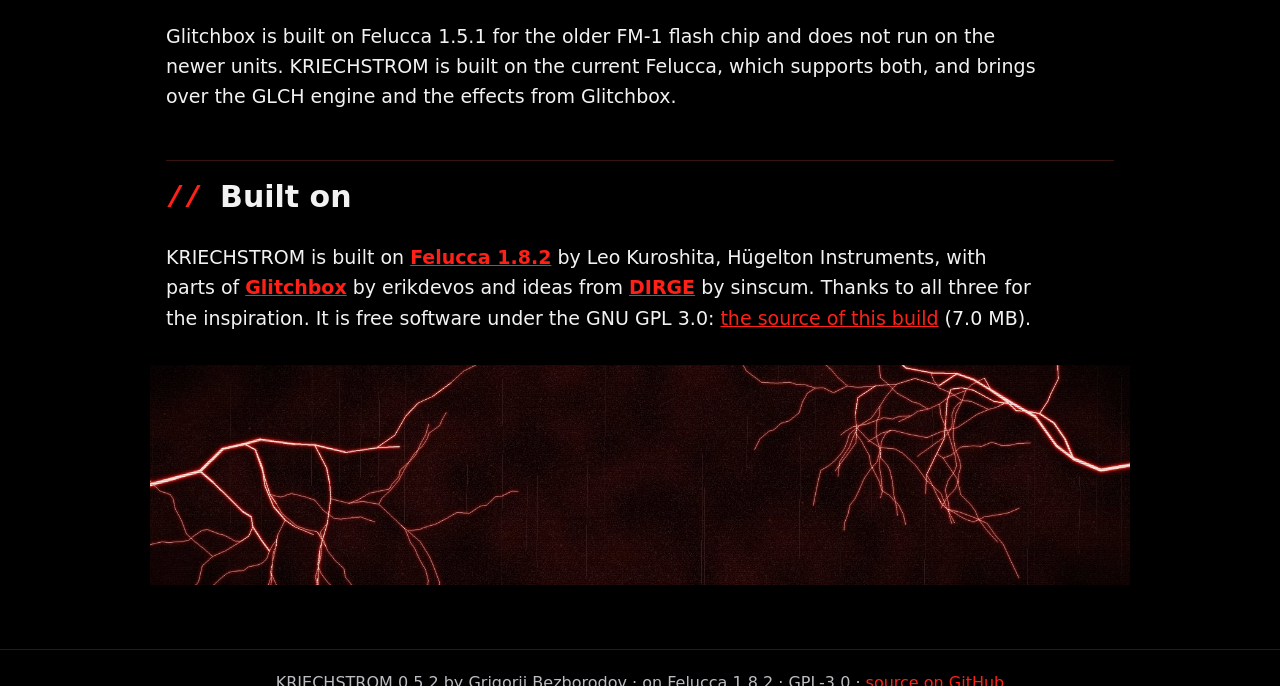
==== commit 258da14b: "site v0.5.2" ====
--- a/index.html
+++ b/index.html
@@ -24,7 +24,7 @@
   <a class="btn" href="webapp/installer/">Install on the FM-1</a>
   <a class="btn ghost" href="manual/en.html">Read the manual</a>
   <a class="btn ghost" href="manual/en.html#cheat">Cheat sheet</a>
-  <a class="btn ghost" href="firmware/kriechstrom-0.5.1.fwsc">Download kriechstrom-0.5.1.fwsc</a>
+  <a class="btn ghost" href="firmware/kriechstrom-0.5.2.fwsc">Download kriechstrom-0.5.2.fwsc</a>
 </p>
 
 <p class="note">Also on <b>VIBE FM</b>: the same sound as a native Vibe, with a big screen, pads, an audio input, MIDI out and a stage. <a href="https://xforsa.github.io/kriechstrom-vibe/">KRIECHSTROM for VIBE FM</a></p>
@@ -110,9 +110,9 @@
 <h2 id="source">Built on</h2>
 <p>KRIECHSTROM is built on <a href="https://github.com/hugelton/Felucca"><b>Felucca 1.8.2</b></a> by Leo Kuroshita, Hügelton Instruments, with parts of
 <a href="https://github.com/erikdevos/glitchbox"><b>Glitchbox</b></a> by erikdevos and ideas from <a href="https://github.com/sinscum/DIRGE"><b>DIRGE</b></a> by sinscum. Thanks to all three for the inspiration. It is free software under the GNU GPL 3.0:
-<a href="src/kriechstrom-0.5.1-src.tar.gz">the source of this build</a> (7.0 MB).</p>
+<a href="src/kriechstrom-0.5.2-src.tar.gz">the source of this build</a> (7.0 MB).</p>
 <img class="band" src="art/band.jpg" alt="" width="1600" height="360">
 </main>
-<footer>KRIECHSTROM 0.5.1 by Grigorii Bezborodov · on Felucca 1.8.2 · GPL-3.0 · <a href="https://github.com/Xforsa/kriechstrom">source on GitHub</a></footer>
+<footer>KRIECHSTROM 0.5.2 by Grigorii Bezborodov · on Felucca 1.8.2 · GPL-3.0 · <a href="https://github.com/Xforsa/kriechstrom">source on GitHub</a></footer>
 </body>
 </html>
